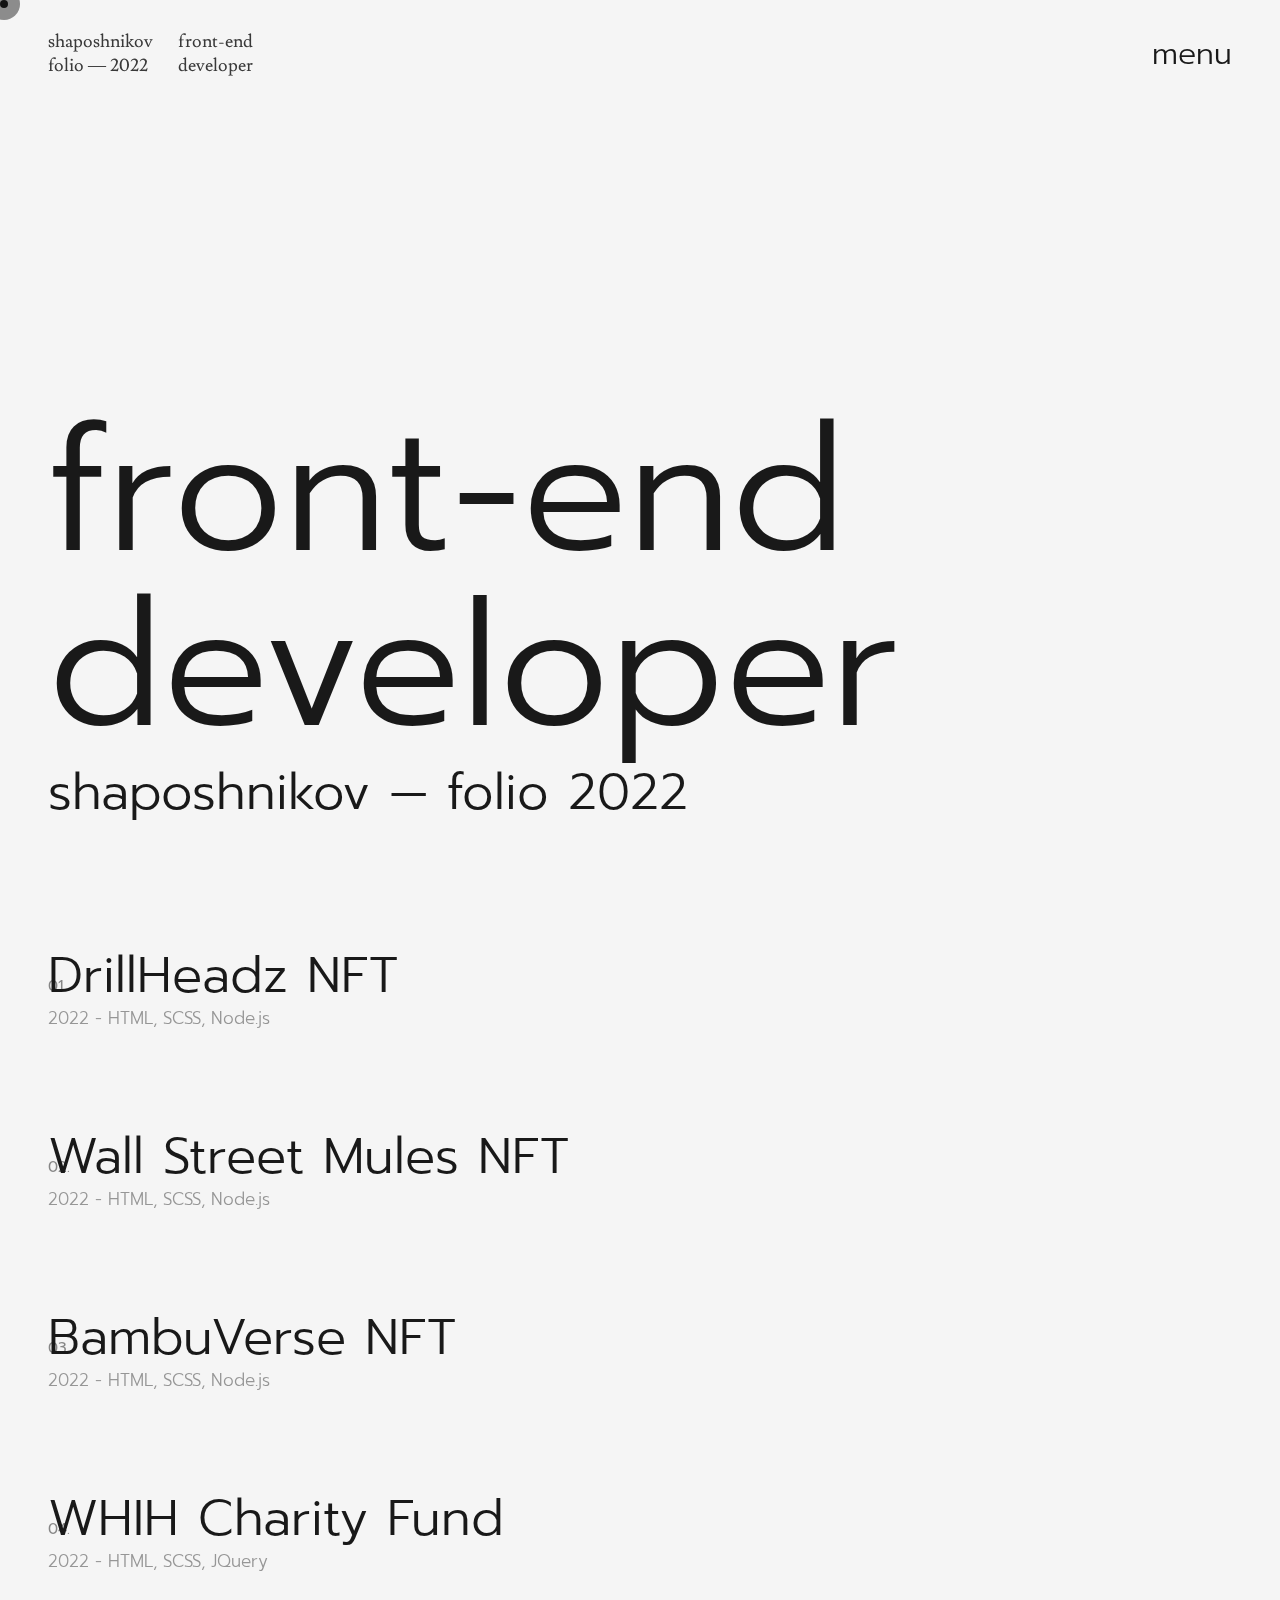
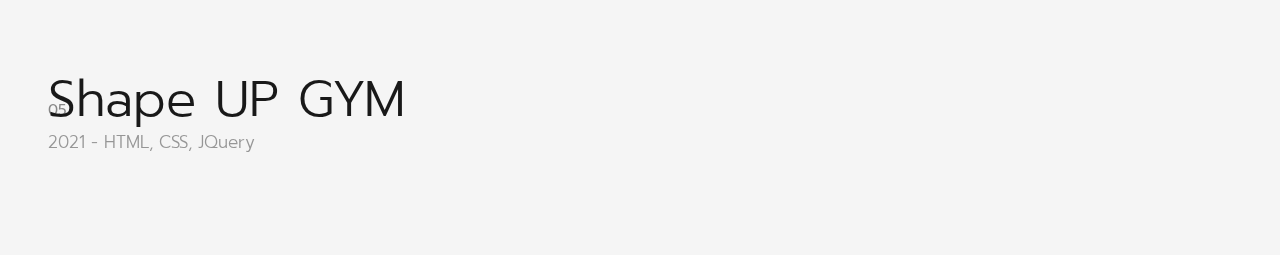
==== src/index.html @ c18197f6 "upd" ====
<!DOCTYPE html>
<html lang="uk">
<head>
    <meta charset="utf-8"/>
    <title>shaposhnikov — portfolio 2022</title>
    <meta http-equiv="X-UA-Compatible" content="IE=edge"/>
    <meta content="width=device-width, initial-scale=1" name="viewport"/>
    <meta name="description" content="Благодійний фонд, основною метою якого є допомога людям, що постраждали внаслідок війни.">
    <meta name="keywords"
          content="благодійність, фонд, україна, допомога, благодійний фонд, допомога українцям, допомога людям, що постраждали внаслідок війни, допомога людям">
    <meta name="author" content="https://shaposhnikov.in/">
    <meta property="og:type" content="website">
    <meta property="og:title" content="«Всеукраінський благодійний фонд «БЕЗ НАДІЇ СПОДІВАЮСЬ»">
    <meta property="og:description" content="Благодійний фонд, основною метою якого є допомога людям, що постраждали внаслідок війни.">
    <meta property="og:url" content="http://whih.com.ua/">
    <link rel="canonical" href="http://whih.com.ua/">
    <meta name="apple-mobile-web-app-title" content="«Всеукраінський благодійний фонд «БЕЗ НАДІЇ СПОДІВАЮСЬ»">
    <meta name="apple-mobile-web-app-capable" content="yes">
    <meta name="format-detection" content="telephone=no">
    <meta name="format-detection" content="address=no">
    <!-- Fonts -->
    <link rel="preconnect" href="https://fonts.googleapis.com">
    <link rel="preconnect" href="https://fonts.gstatic.com" crossorigin>
    <link href="https://fonts.googleapis.com/css2?family=Lusitana&family=Prompt:wght@200;300;400;500;700&display=swap" rel="stylesheet">
    <!-- THEME STYLES -->
    <link href="assets/styles/css/main.css" rel="stylesheet" type="text/css"/>
    <!-- Favicon -->
    <link rel="shortcut icon" href="assets/images/system/favicon-32.png"/>
</head>

<body id="body">
<div class="cursor"></div>
<div class="aura"></div>
<header id="included__header" class="header"></header>
<main class="main">
    <!--========== Page Content ==========-->
    <section class="section--general">
        <div class="general">
            <div>
                <h1 class="title">front-end<br>developer</h1>
                <p class="general__subtitle">shaposhnikov — folio 2022</p>
            </div>
        </div>
    </section>

    <section class="section--projects">
        <div class="projects">
            <ul class="projects__list">
                <li class="projects__item">
                    <a href="#" class="projects__link">
                        <h2 class="projects__title">DrillHeadz NFT</h2>
                        <p class="projects__subtitle">2022 - HTML, SCSS, Node.js</p>
                    </a>
                    <div class="projects__preview">
                        <img src="../src/assets/images/projects/project1.png" alt="Project preview">
                    </div>
                </li>
                <li class="projects__item">
                    <a href="#" class="projects__link">
                        <h2 class="projects__title">Wall Street Mules NFT</h2>
                        <p class="projects__subtitle">2022 - HTML, SCSS, Node.js</p>
                    </a>
                    <div class="projects__preview">
                        <img src="../src/assets/images/projects/project22.png" alt="Project preview">
                    </div>
                </li>
                <li class="projects__item">
                    <a href="#" class="projects__link">
                        <h2 class="projects__title">BambuVerse NFT</h2>
                        <p class="projects__subtitle">2022 - HTML, SCSS, Node.js</p>
                    </a>
                    <div class="projects__preview">
                        <img src="../src/assets/images/projects/project3.png" alt="Project preview">
                    </div>
                </li>
                <li class="projects__item">
                    <a href="#" class="projects__link">
                        <h2 class="projects__title">WHIH Charity Fund</h2>
                        <p class="projects__subtitle">2022 - HTML, SCSS, JQuery</p>
                    </a>
                    <div class="projects__preview">
                        <img src="../src/assets/images/projects/project44.png" alt="Project preview">
                    </div>
                </li>
                <li class="projects__item">
                    <a href="#" class="projects__link">
                        <h2 class="projects__title">Shape UP GYM</h2>
                        <p class="projects__subtitle">2021 - HTML, CSS, JQuery</p>
                    </a>
                    <div class="projects__preview">
                        <img src="../src/assets/images/projects/project5.png" alt="Project preview">
                    </div>
                </li>
            </ul>
        </div>
    </section>
    <!--========== \Page Content ==========-->
</main>

<script src="https://cdnjs.cloudflare.com/ajax/libs/gsap/3.10.4/gsap.min.js"></script>
<!-- ADD JQUERY HERE -->
<script
        src="https://code.jquery.com/jquery-3.6.0.min.js"
        integrity="sha256-/xUj+3OJU5yExlq6GSYGSHk7tPXikynS7ogEvDej/m4="
        crossorigin="anonymous"></script>
<!-- Main.js -->
<script src="js/main.js" type="text/javascript"></script>
</body>
</html>
---- src/assets/styles/css/main.css ----
/* Breakpoint mixins */
/* line 1, ../scss/layout/layout.scss */
*,
*::before,
*::after {
  padding: 0;
  margin: 0;
  -webkit-box-sizing: border-box;
          box-sizing: border-box; }

/* line 9, ../scss/layout/layout.scss */
html, body {
  width: 100%;
  margin: 0; }

/* line 14, ../scss/layout/layout.scss */
body {
  position: relative;
  font-family: 'Prompt', sans-serif;
  font-size: 15px;
  font-weight: 400;
  color: #191919;
  background-color: whitesmoke;
  min-height: 100vh;
  cursor: none;
  isolation: isolate; }

/* line 26, ../scss/layout/layout.scss */
a, button, input, select {
  outline: none;
  border: none;
  cursor: none; }

/* line 32, ../scss/layout/layout.scss */
a {
  text-decoration: none;
  color: #191919; }
  /* line 36, ../scss/layout/layout.scss */
  a:hover {
    color: #FF0000; }

/* line 41, ../scss/layout/layout.scss */
ul, li {
  list-style-type: none; }

/* line 45, ../scss/layout/layout.scss */
details, summary {
  outline: none;
  border: none; }

/* line 50, ../scss/layout/layout.scss */
::-webkit-scrollbar {
  width: 0;
  height: 0; }

/* line 55, ../scss/layout/layout.scss */
::-moz-selection {
  background-color: #FF0000;
  color: #fff; }

/* line 60, ../scss/layout/layout.scss */
::-moz-selection {
  background-color: #FF0000;
  color: #fff; }
::selection {
  background-color: #FF0000;
  color: #fff; }

/*========================
        Common Styles
==========================*/
/* line 69, ../scss/layout/layout.scss */
.main {
  width: 100%;
  margin-left: auto;
  margin-right: auto;
  padding-left: 48px;
  padding-right: 48px; }
  @media (max-width: 768px) {
    /* line 69, ../scss/layout/layout.scss */
    .main {
      padding-left: 23px;
      padding-right: 23px; } }

/* line 82, ../scss/layout/layout.scss */
.no-scroll {
  position: fixed;
  overflow: hidden; }

/* line 87, ../scss/layout/layout.scss */
.cursor, .aura {
  position: fixed;
  border-radius: 100%;
  -webkit-transition: 0.2s cubic-bezier(0.75, -1.27, 0.3, 2.33) opacity, 0.5s cubic-bezier(0.75, -1.27, 0.3, 2.33) -webkit-transform;
  transition: 0.2s cubic-bezier(0.75, -1.27, 0.3, 2.33) opacity, 0.5s cubic-bezier(0.75, -1.27, 0.3, 2.33) -webkit-transform;
  -webkit-user-select: none;
  -moz-user-select: none;
  -ms-user-select: none;
  user-select: none;
  pointer-events: none;
  z-index: 99; }
  @media (max-width: 1024px) {
    /* line 87, ../scss/layout/layout.scss */
    .cursor, .aura {
      opacity: 1;
      visibility: hidden; } }

/* line 105, ../scss/layout/layout.scss */
.cursor {
  width: 8px;
  height: 8px;
  background-color: #222222;
  -webkit-transition: .2s linear background-color;
  transition: .2s linear background-color; }

/* line 113, ../scss/layout/layout.scss */
.cursor.is-active {
  background-color: #FF0000; }

/* line 117, ../scss/layout/layout.scss */
.cursor.cursor-red {
  background-color: #FF0000; }

/* line 121, ../scss/layout/layout.scss */
.aura {
  width: 32px;
  height: 32px;
  background-color: #222222;
  opacity: 0.5;
  -webkit-transform: translate(-12px, -12px);
          transform: translate(-12px, -12px);
  mix-blend-mode: difference;
  -webkit-transition: all .3s linear;
  transition: all .3s linear; }

/* line 132, ../scss/layout/layout.scss */
.title {
  font-size: 175px;
  line-height: 175px;
  font-weight: 300; }
  @media (max-width: 1024px) {
    /* line 132, ../scss/layout/layout.scss */
    .title {
      font-size: 97px;
      line-height: 97px; } }
  @media (max-width: 768px) {
    /* line 132, ../scss/layout/layout.scss */
    .title {
      font-size: 71px;
      line-height: 78px; } }
  @media (max-width: 390px) {
    /* line 132, ../scss/layout/layout.scss */
    .title {
      font-size: 62px;
      line-height: 74px; } }

/* line 153, ../scss/layout/layout.scss */
.socials {
  display: -webkit-box;
  display: -ms-flexbox;
  display: flex;
  gap: 25px; }
  /* line 157, ../scss/layout/layout.scss */
  .socials__link {
    color: whitesmoke;
    font-size: 16px;
    font-weight: 300;
    position: relative;
    max-width: -webkit-fit-content;
    max-width: -moz-fit-content;
    max-width: fit-content; }
    @media (max-width: 768px) {
      /* line 157, ../scss/layout/layout.scss */
      .socials__link {
        font-size: 11px; } }
    @media (max-width: 390px) {
      /* line 157, ../scss/layout/layout.scss */
      .socials__link {
        font-size: 10px; } }
    /* line 172, ../scss/layout/layout.scss */
    .socials__link:after {
      content: '';
      position: absolute;
      height: 2px;
      bottom: 0;
      left: 0;
      background-color: whitesmoke;
      width: 100%; }
      @media (max-width: 768px) {
        /* line 172, ../scss/layout/layout.scss */
        .socials__link:after {
          height: 1px; } }
  /* line 187, ../scss/layout/layout.scss */
  .socials .socials__item:hover .socials__link:after {
    opacity: 0; }

/* line 1, ../scss/layout/header/header.scss */
.header {
  width: 100%;
  margin-left: auto;
  margin-right: auto;
  padding-left: 48px;
  padding-right: 48px;
  position: fixed;
  z-index: 11; }
  @media (max-width: 1024px) {
    /* line 1, ../scss/layout/header/header.scss */
    .header {
      position: absolute;
      top: 0;
      left: 0; } }
  @media (max-width: 768px) {
    /* line 1, ../scss/layout/header/header.scss */
    .header {
      padding-left: 23px;
      padding-right: 23px; } }
  /* line 21, ../scss/layout/header/header.scss */
  .header__inner {
    display: -webkit-box;
    display: -ms-flexbox;
    display: flex;
    -webkit-box-pack: justify;
        -ms-flex-pack: justify;
            justify-content: space-between;
    -webkit-box-align: center;
        -ms-flex-align: center;
            align-items: center;
    margin-top: 30px;
    margin-bottom: 30px;
    height: 48px;
    position: relative;
    z-index: 11; }
    /* line 29, ../scss/layout/header/header.scss */
    .header__inner .header__info {
      display: -webkit-box;
      display: -ms-flexbox;
      display: flex; }
      /* line 32, ../scss/layout/header/header.scss */
      .header__inner .header__info a, .header__inner .header__info p {
        max-width: 130px;
        font-family: 'Lusitana', serif;
        font-size: 18px;
        line-height: 24px;
        color: #393939; }
      @media (max-width: 768px) {
        /* line 40, ../scss/layout/header/header.scss */
        .header__inner .header__info p {
          display: none; } }
      /* line 46, ../scss/layout/header/header.scss */
      .header__inner .header__info a {
        margin-right: 45px; }
    /* line 51, ../scss/layout/header/header.scss */
    .header__inner .menu-btn {
      font-family: 'Prompt', sans-serif;
      font-size: 30px;
      line-height: 42px;
      border: none;
      background: none;
      font-weight: 300;
      overflow-x: hidden;
      color: #191919; }
      /* line 61, ../scss/layout/header/header.scss */
      .header__inner .menu-btn:hover {
        color: #FF0000; }
        @media (max-width: 1024px) {
          /* line 61, ../scss/layout/header/header.scss */
          .header__inner .menu-btn:hover {
            color: #191919; } }
    /* line 70, ../scss/layout/header/header.scss */
    .header__inner .menu-btn.is-active, .header__inner .header__info.is-active a, .header__inner .menu-btn.is-active, .header__inner .header__info.is-active p {
      color: whitesmoke; }
    /* line 74, ../scss/layout/header/header.scss */
    .header__inner .menu-btn.is-active:hover {
      color: #FF0000; }
      @media (max-width: 1024px) {
        /* line 74, ../scss/layout/header/header.scss */
        .header__inner .menu-btn.is-active:hover {
          color: #fff; } }
  /* line 83, ../scss/layout/header/header.scss */
  .header__inner.scrolled {
    -webkit-box-pack: end;
        -ms-flex-pack: end;
            justify-content: flex-end; }

/* line 88, ../scss/layout/header/header.scss */
.nav {
  display: -webkit-box;
  display: -ms-flexbox;
  display: flex;
  -webkit-box-align: center;
      -ms-flex-align: center;
          align-items: center;
  position: absolute;
  top: 0;
  left: 0;
  text-align: left;
  background-color: #191919;
  visibility: hidden;
  opacity: 0;
  z-index: 10;
  -webkit-transition: all .375s;
  transition: all .375s;
  width: 100vw; }
  /* line 102, ../scss/layout/header/header.scss */
  .nav__list {
    margin-top: auto; }
    /* line 105, ../scss/layout/header/header.scss */
    .nav__list .nav__item {
      font-size: 175px;
      line-height: 180px;
      font-weight: 300; }
      @media (max-width: 1024px) {
        /* line 105, ../scss/layout/header/header.scss */
        .nav__list .nav__item {
          font-size: 130px;
          line-height: 155px; } }
      @media (max-width: 768px) {
        /* line 105, ../scss/layout/header/header.scss */
        .nav__list .nav__item {
          font-size: 82px;
          line-height: 90px; } }
      @media (max-width: 390px) {
        /* line 105, ../scss/layout/header/header.scss */
        .nav__list .nav__item {
          font-size: 71px;
          line-height: 80px; } }
      /* line 125, ../scss/layout/header/header.scss */
      .nav__list .nav__item:first-child {
        margin-bottom: 10px; }
  /* line 131, ../scss/layout/header/header.scss */
  .nav__link {
    color: whitesmoke; }
    /* line 134, ../scss/layout/header/header.scss */
    .nav__link:hover {
      color: #FF0000; }

/* line 140, ../scss/layout/header/header.scss */
.nav.is-active--nav {
  visibility: visible;
  opacity: 1; }

/* line 145, ../scss/layout/header/header.scss */
.nav-wrapper {
  display: -webkit-box;
  display: -ms-flexbox;
  display: flex;
  -webkit-box-pack: center;
      -ms-flex-pack: center;
          justify-content: center;
  -webkit-box-orient: vertical;
  -webkit-box-direction: normal;
      -ms-flex-direction: column;
          flex-direction: column;
  height: 100vh;
  width: 100%; }

/* line 152, ../scss/layout/header/header.scss */
.socials-nav {
  margin-top: auto;
  margin-left: auto;
  padding-bottom: 48px; }
  @media (max-width: 768px) {
    /* line 152, ../scss/layout/header/header.scss */
    .socials-nav {
      padding-bottom: 23px;
      margin-left: unset; } }

/* line 3, ../scss/general/general.scss */
.section--general .general {
  display: -webkit-box;
  display: -ms-flexbox;
  display: flex;
  -webkit-box-align: end;
      -ms-flex-align: end;
          align-items: flex-end;
  min-height: 100vh;
  padding-bottom: 70px; }
  @media (max-width: 1024px) {
    /* line 3, ../scss/general/general.scss */
    .section--general .general {
      min-height: auto;
      padding-top: 250px; } }
  @media (max-width: 768px) {
    /* line 3, ../scss/general/general.scss */
    .section--general .general {
      padding-top: 170px; } }
  /* line 17, ../scss/general/general.scss */
  .section--general .general .general__subtitle {
    font-size: 50px;
    font-weight: 300; }
    @media (max-width: 1024px) {
      /* line 17, ../scss/general/general.scss */
      .section--general .general .general__subtitle {
        font-size: 28px;
        margin-top: 15px; } }
    @media (max-width: 768px) {
      /* line 17, ../scss/general/general.scss */
      .section--general .general .general__subtitle {
        font-size: 26px;
        margin-top: 10px; } }
    @media (max-width: 390px) {
      /* line 17, ../scss/general/general.scss */
      .section--general .general .general__subtitle {
        font-size: 23px; } }

/* line 40, ../scss/general/general.scss */
.section--projects .projects {
  padding-top: 50px; }
  /* line 43, ../scss/general/general.scss */
  .section--projects .projects__item {
    display: -webkit-box;
    display: -ms-flexbox;
    display: flex;
    -webkit-box-pack: justify;
        -ms-flex-pack: justify;
            justify-content: space-between;
    margin-bottom: 100px;
    position: relative;
    -webkit-transition: opacity 0.2s;
    transition: opacity 0.2s; }
    @media (max-width: 1024px) {
      /* line 43, ../scss/general/general.scss */
      .section--projects .projects__item {
        -webkit-box-orient: vertical;
        -webkit-box-direction: normal;
            -ms-flex-direction: column;
                flex-direction: column; } }
    @media (max-width: 768px) {
      /* line 43, ../scss/general/general.scss */
      .section--projects .projects__item {
        padding-left: 0; } }
    /* line 57, ../scss/general/general.scss */
    .section--projects .projects__item:after {
      content: '01.';
      position: absolute;
      left: 0;
      top: 25px;
      font-size: 15px;
      opacity: 0.5; }
      @media (max-width: 768px) {
        /* line 57, ../scss/general/general.scss */
        .section--projects .projects__item:after {
          font-size: 12px;
          top: 10px; } }
    /* line 71, ../scss/general/general.scss */
    .section--projects .projects__item:hover .projects__preview {
      display: block; }
    /* line 77, ../scss/general/general.scss */
    .section--projects .projects__item:nth-child(2):after {
      content: '02.'; }
    /* line 84, ../scss/general/general.scss */
    .section--projects .projects__item:nth-child(3):after {
      content: '03.'; }
    /* line 91, ../scss/general/general.scss */
    .section--projects .projects__item:nth-child(4):after {
      content: '04.'; }
    /* line 98, ../scss/general/general.scss */
    .section--projects .projects__item:nth-child(5):after {
      content: '05.'; }
    /* line 103, ../scss/general/general.scss */
    .section--projects .projects__item .projects__link:hover {
      color: #191919; }
  /* line 108, ../scss/general/general.scss */
  .section--projects .projects__title {
    font-size: 50px;
    font-weight: 300;
    line-height: 50px; }
    @media (max-width: 768px) {
      /* line 108, ../scss/general/general.scss */
      .section--projects .projects__title {
        font-size: 29px;
        line-height: 29px;
        padding-left: 24px; } }
  /* line 120, ../scss/general/general.scss */
  .section--projects .projects__subtitle {
    margin-top: 5px;
    color: #393939;
    opacity: 0.5;
    font-size: 17px;
    font-weight: 300; }
    @media (max-width: 768px) {
      /* line 120, ../scss/general/general.scss */
      .section--projects .projects__subtitle {
        font-size: 12px;
        margin-top: 0; } }
  /* line 133, ../scss/general/general.scss */
  .section--projects .projects .projects__preview {
    position: fixed;
    z-index: -1;
    right: -48px;
    top: 50%;
    display: none;
    max-width: 960px;
    height: 580px;
    -webkit-transform: translate(0%, -50%);
            transform: translate(0%, -50%); }
    @media (max-width: 1024px) {
      /* line 133, ../scss/general/general.scss */
      .section--projects .projects .projects__preview {
        position: unset;
        display: block;
        z-index: 1;
        -webkit-transform: none;
                transform: none;
        max-width: 700px;
        height: 400px;
        margin-top: 40px; } }
    @media (max-width: 768px) {
      /* line 133, ../scss/general/general.scss */
      .section--projects .projects .projects__preview {
        max-width: 400px;
        height: 200px;
        margin-top: 15px; } }
    /* line 159, ../scss/general/general.scss */
    .section--projects .projects .projects__preview img {
      width: 100%;
      height: 100%;
      -webkit-transition: opacity 0.5s linear 0.2s;
      transition: opacity 0.5s linear 0.2s; }

/* line 168, ../scss/general/general.scss */
.section--about {
  padding-top: 108px;
  position: relative;
  z-index: 1; }
  /* line 173, ../scss/general/general.scss */
  .section--about .about {
    position: relative; }
    /* line 176, ../scss/general/general.scss */
    .section--about .about__info {
      margin: 0 auto;
      padding-top: 75px;
      max-width: 700px;
      width: 100%; }
      @media (max-width: 1024px) {
        /* line 176, ../scss/general/general.scss */
        .section--about .about__info {
          max-width: 525px; } }
      @media (max-width: 768px) {
        /* line 176, ../scss/general/general.scss */
        .section--about .about__info {
          max-width: 285px; } }
      /* line 190, ../scss/general/general.scss */
      .section--about .about__info-text {
        font-size: 30px;
        line-height: 48px;
        font-weight: 300;
        margin-bottom: 15px; }
        @media (max-width: 1024px) {
          /* line 190, ../scss/general/general.scss */
          .section--about .about__info-text {
            font-size: 24px;
            line-height: 34px; } }
        @media (max-width: 768px) {
          /* line 190, ../scss/general/general.scss */
          .section--about .about__info-text {
            font-size: 19px;
            line-height: 29px; } }
        @media (max-width: 390px) {
          /* line 190, ../scss/general/general.scss */
          .section--about .about__info-text {
            font-size: 17px;
            line-height: 25px; } }
      /* line 212, ../scss/general/general.scss */
      .section--about .about__info-author {
        margin-top: 50px;
        font-size: 30px;
        font-weight: 300; }
        @media (max-width: 1024px) {
          /* line 212, ../scss/general/general.scss */
          .section--about .about__info-author {
            font-size: 24px; } }
        @media (max-width: 768px) {
          /* line 212, ../scss/general/general.scss */
          .section--about .about__info-author {
            font-size: 20px; } }
        @media (max-width: 390px) {
          /* line 212, ../scss/general/general.scss */
          .section--about .about__info-author {
            font-size: 17px; } }
        /* line 229, ../scss/general/general.scss */
        .section--about .about__info-author a {
          text-decoration: underline; }
    /* line 235, ../scss/general/general.scss */
    .section--about .about__contact {
      padding-top: 900px;
      max-width: 815px;
      width: 100%;
      margin-left: auto; }
      @media (max-width: 1024px) {
        /* line 235, ../scss/general/general.scss */
        .section--about .about__contact {
          padding-top: 350px;
          max-width: 475px; } }
      @media (max-width: 768px) {
        /* line 235, ../scss/general/general.scss */
        .section--about .about__contact {
          margin-left: unset;
          margin-bottom: 30px; } }
      @media (max-width: 390px) {
        /* line 235, ../scss/general/general.scss */
        .section--about .about__contact {
          padding-top: 300px; } }
      /* line 255, ../scss/general/general.scss */
      .section--about .about__contact p {
        font-size: 45px;
        line-height: 60px;
        font-weight: 300; }
        @media (max-width: 1024px) {
          /* line 255, ../scss/general/general.scss */
          .section--about .about__contact p {
            font-size: 27px;
            line-height: 34px;
            font-weight: 400; } }
        @media (max-width: 768px) {
          /* line 255, ../scss/general/general.scss */
          .section--about .about__contact p {
            font-size: 20px;
            line-height: 22px;
            font-weight: 300; } }
        @media (max-width: 390px) {
          /* line 255, ../scss/general/general.scss */
          .section--about .about__contact p {
            font-size: 17px;
            line-height: 19px; } }
      /* line 278, ../scss/general/general.scss */
      .section--about .about__contact a {
        -webkit-animation: blink 3s linear infinite;
        animation: blink 3s linear infinite; }
@-webkit-keyframes blink {
  0% {
    color: #191919; }
  25% {
    color: #949494; }
  50% {
    color: #fff; }
  75% {
    color: #949494; }
  100% {
    color: #191919; } }
@keyframes blink {
  0% {
    color: #191919; }
  25% {
    color: #949494; }
  50% {
    color: #fff; }
  75% {
    color: #949494; }
  100% {
    color: #191919; } }
  /* line 301, ../scss/general/general.scss */
  .section--about .socials-about {
    -webkit-box-orient: vertical;
    -webkit-box-direction: normal;
        -ms-flex-direction: column;
            flex-direction: column;
    margin-top: 50px; }
    /* line 305, ../scss/general/general.scss */
    .section--about .socials-about .socials__link {
      color: #191919;
      font-size: 25px; }
      @media (max-width: 1024px) {
        /* line 305, ../scss/general/general.scss */
        .section--about .socials-about .socials__link {
          font-size: 23px; } }
      @media (max-width: 768px) {
        /* line 305, ../scss/general/general.scss */
        .section--about .socials-about .socials__link {
          font-size: 20px; } }
      @media (max-width: 390px) {
        /* line 305, ../scss/general/general.scss */
        .section--about .socials-about .socials__link {
          font-size: 17px; } }
      /* line 321, ../scss/general/general.scss */
      .section--about .socials-about .socials__link:after {
        background-color: #191919; }

/* line 328, ../scss/general/general.scss */
.about__background-img {
  max-width: 383px;
  width: 100%;
  height: 383px;
  position: fixed;
  z-index: -1;
  -webkit-transform: translate(-50%, -50%);
          transform: translate(-50%, -50%);
  pointer-events: none;
  -webkit-transition: all .2s linear;
  transition: all .2s linear; }
  @media (max-width: 1024px) {
    /* line 328, ../scss/general/general.scss */
    .about__background-img {
      visibility: hidden; } }
  /* line 342, ../scss/general/general.scss */
  .about__background-img img {
    position: relative;
    overflow: hidden;
    -webkit-transform: scale(1.01);
            transform: scale(1.01); }

/* line 350, ../scss/general/general.scss */
.section--jungles {
  background-color: #393939;
  color: #fff; }
  /* line 354, ../scss/general/general.scss */
  .section--jungles .noise {
    height: 100%;
    left: 0;
    overflow: hidden;
    pointer-events: none;
    position: fixed;
    top: 0;
    width: 100%;
    z-index: 0; }
    /* line 364, ../scss/general/general.scss */
    .section--jungles .noise div {
      position: absolute;
      inset: -500px;
      background: url("../../images/common/noise.png") 0px 0px/320px 320px transparent;
      opacity: 0.2;
      -webkit-animation: noise 1s steps(8, end) infinite both;
              animation: noise 1s steps(8, end) infinite both; }
@-webkit-keyframes noise {
  0% {
    -webkit-transform: translateX(0px, 0px);
    transform: translateX(0px, 0px); }
  10% {
    -webkit-transform: translate(-100px, 100px);
    transform: translate(-100px, 100px); }
  20% {
    -webkit-transform: translate(150px, -100px);
    transform: translate(150px, -100px); }
  30% {
    -webkit-transform: translate(-100px, 100px);
    transform: translate(-100px, 100px); }
  40% {
    -webkit-transform: translate(100px, -150px);
    transform: translate(100px, -150px); }
  50% {
    -webkit-transform: translate(-100px, 200px);
    transform: translate(-100px, 200px); }
  60% {
    -webkit-transform: translate(-200px, -100px);
    transform: translate(-200px, -100px); }
  70% {
    -webkit-transform: translateY(50px, 100px);
    transform: translateY(50px, 100px); }
  80% {
    -webkit-transform: translate(100px, -150px);
    transform: translate(100px, -150px); }
  90% {
    -webkit-transform: translate(0px, 200px);
    transform: translate(0px, 200px); }
  100% {
    -webkit-transform: translate(-100px, 100px);
    transform: translate(-100px, 100px); } }
@keyframes noise {
  0% {
    -webkit-transform: translateX(0px, 0px);
    transform: translateX(0px, 0px); }
  10% {
    -webkit-transform: translate(-100px, 100px);
    transform: translate(-100px, 100px); }
  20% {
    -webkit-transform: translate(150px, -100px);
    transform: translate(150px, -100px); }
  30% {
    -webkit-transform: translate(-100px, 100px);
    transform: translate(-100px, 100px); }
  40% {
    -webkit-transform: translate(100px, -150px);
    transform: translate(100px, -150px); }
  50% {
    -webkit-transform: translate(-100px, 200px);
    transform: translate(-100px, 200px); }
  60% {
    -webkit-transform: translate(-200px, -100px);
    transform: translate(-200px, -100px); }
  70% {
    -webkit-transform: translateY(50px, 100px);
    transform: translateY(50px, 100px); }
  80% {
    -webkit-transform: translate(100px, -150px);
    transform: translate(100px, -150px); }
  90% {
    -webkit-transform: translate(0px, 200px);
    transform: translate(0px, 200px); }
  100% {
    -webkit-transform: translate(-100px, 100px);
    transform: translate(-100px, 100px); } }
  /* line 430, ../scss/general/general.scss */
  .section--jungles .jungles__title-wrap {
    position: fixed;
    z-index: 14;
    width: 100%; }
    /* line 435, ../scss/general/general.scss */
    .section--jungles .jungles__title-wrap div {
      display: block;
      width: 200%;
      height: 250px;
      position: absolute;
      overflow: hidden;
      -webkit-animation: moving 30s linear infinite;
      animation: moving 30s linear infinite; }
      @media (max-width: 768px) {
        /* line 435, ../scss/general/general.scss */
        .section--jungles .jungles__title-wrap div {
          height: 118px; } }
      /* line 448, ../scss/general/general.scss */
      .section--jungles .jungles__title-wrap div span {
        padding: 0 45px;
        width: 50%;
        font-size: 200px;
        font-weight: 700;
        line-height: 225px;
        color: transparent;
        -webkit-text-fill-color: transparent;
        -webkit-text-stroke: 1px rgba(255, 255, 255, 0.5); }
        @media (max-width: 768px) {
          /* line 448, ../scss/general/general.scss */
          .section--jungles .jungles__title-wrap div span {
            font-size: 110px;
            line-height: 110px;
            padding: 0 5px; } }
@-webkit-keyframes moving {
  0% {
    left: 0; }
  100% {
    left: -100%; } }
@keyframes moving {
  0% {
    left: 0; }
  100% {
    left: -100%; } }
  /* line 477, ../scss/general/general.scss */
  .section--jungles .jungles {
    padding-right: 48px;
    padding-left: 48px;
    padding-top: 300px;
    position: relative;
    z-index: 15; }
    @media (max-width: 768px) {
      /* line 477, ../scss/general/general.scss */
      .section--jungles .jungles {
        padding-left: 23px;
        padding-right: 23px;
        padding-top: 165px; } }
    /* line 490, ../scss/general/general.scss */
    .section--jungles .jungles__desc {
      max-width: 450px; }
      @media (max-width: 768px) {
        /* line 490, ../scss/general/general.scss */
        .section--jungles .jungles__desc {
          margin: 0 auto;
          text-align: center; } }
      /* line 498, ../scss/general/general.scss */
      .section--jungles .jungles__desc p {
        margin-bottom: 10px; }
      /* line 502, ../scss/general/general.scss */
      .section--jungles .jungles__desc a {
        color: #FF0000;
        text-decoration: underline;
        display: block;
        margin-top: 30px; }
        /* line 508, ../scss/general/general.scss */
        .section--jungles .jungles__desc a:hover {
          text-decoration: none; }
    /* line 514, ../scss/general/general.scss */
    .section--jungles .jungles__list {
      margin-top: 100px;
      display: -webkit-box;
      display: -ms-flexbox;
      display: flex;
      -webkit-box-pack: justify;
          -ms-flex-pack: justify;
              justify-content: space-between;
      -ms-flex-wrap: wrap;
          flex-wrap: wrap;
      width: 100%; }
      @media (max-width: 768px) {
        /* line 514, ../scss/general/general.scss */
        .section--jungles .jungles__list {
          margin-top: 60px; } }
      /* line 524, ../scss/general/general.scss */
      .section--jungles .jungles__list .jungles__item {
        width: 23%;
        margin-bottom: 150px;
        display: -webkit-box;
        display: -ms-flexbox;
        display: flex;
        -webkit-box-orient: vertical;
        -webkit-box-direction: normal;
            -ms-flex-direction: column;
                flex-direction: column; }
        @media (max-width: 1024px) {
          /* line 524, ../scss/general/general.scss */
          .section--jungles .jungles__list .jungles__item {
            width: 43%; } }
        @media (max-width: 768px) {
          /* line 524, ../scss/general/general.scss */
          .section--jungles .jungles__list .jungles__item {
            width: 100%;
            -webkit-box-align: center;
                -ms-flex-align: center;
                    align-items: center;
            margin-bottom: 50px; } }
        /* line 540, ../scss/general/general.scss */
        .section--jungles .jungles__list .jungles__item:nth-child(4n-2) {
          margin-top: 50px; }
          @media (max-width: 768px) {
            /* line 540, ../scss/general/general.scss */
            .section--jungles .jungles__list .jungles__item:nth-child(4n-2) {
              margin-top: 50px; } }
        /* line 548, ../scss/general/general.scss */
        .section--jungles .jungles__list .jungles__item:nth-child(4n-1) {
          margin-top: 100px; }
          @media (max-width: 768px) {
            /* line 548, ../scss/general/general.scss */
            .section--jungles .jungles__list .jungles__item:nth-child(4n-1) {
              margin-top: 50px; } }
        /* line 556, ../scss/general/general.scss */
        .section--jungles .jungles__list .jungles__item:nth-child(4n) {
          margin-top: 150px; }
          @media (max-width: 768px) {
            /* line 556, ../scss/general/general.scss */
            .section--jungles .jungles__list .jungles__item:nth-child(4n) {
              margin-top: 50px; } }
        /* line 564, ../scss/general/general.scss */
        .section--jungles .jungles__list .jungles__item img {
          max-width: 400px;
          width: 100%;
          -webkit-transition: -webkit-transform 2.5s ease-out 0s;
          transition: -webkit-transform 2.5s ease-out 0s;
          transition: transform 2.5s ease-out 0s;
          transition: transform 2.5s ease-out 0s, -webkit-transform 2.5s ease-out 0s; }
        /* line 570, ../scss/general/general.scss */
        .section--jungles .jungles__list .jungles__item-info {
          max-width: 400px;
          width: 100%; }
          /* line 574, ../scss/general/general.scss */
          .section--jungles .jungles__list .jungles__item-info .jungles__item-title {
            font-size: 18px;
            font-weight: 700;
            margin-bottom: 10px;
            margin-top: 10px; }
          /* line 581, ../scss/general/general.scss */
          .section--jungles .jungles__list .jungles__item-info .jungles__item-date {
            font-size: 14px;
            color: #d1d1d1; }
          /* line 586, ../scss/general/general.scss */
          .section--jungles .jungles__list .jungles__item-info .jungles__item-desc {
            max-width: 400px; }
          /* line 590, ../scss/general/general.scss */
          .section--jungles .jungles__list .jungles__item-info .jungles__item-link {
            max-width: -webkit-fit-content;
            max-width: -moz-fit-content;
            max-width: fit-content;
            display: block;
            margin-top: 25px;
            color: #FF0000;
            text-decoration: underline; }
            @media (max-width: 768px) {
              /* line 590, ../scss/general/general.scss */
              .section--jungles .jungles__list .jungles__item-info .jungles__item-link {
                margin-top: 15px; } }
            /* line 601, ../scss/general/general.scss */
            .section--jungles .jungles__list .jungles__item-info .jungles__item-link:hover {
              text-decoration: none; }

/*# sourceMappingURL=main.css.map */
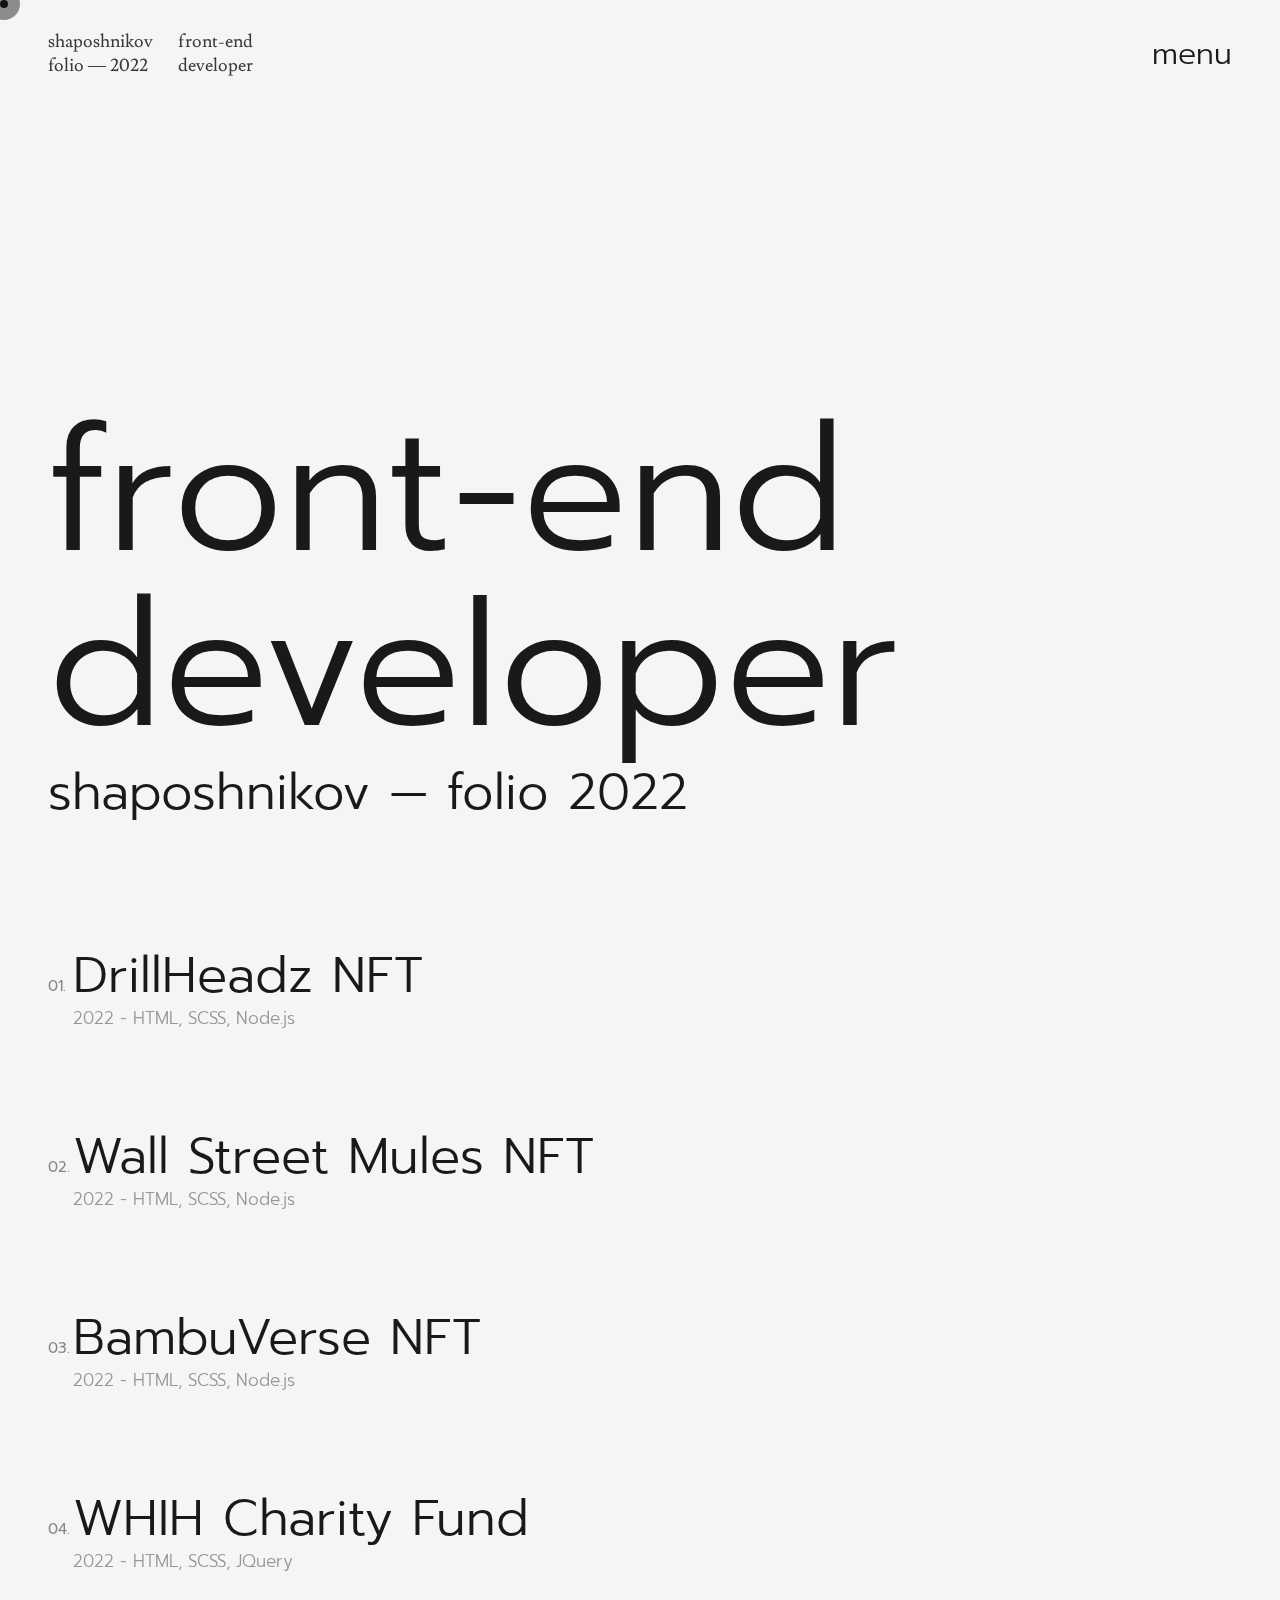
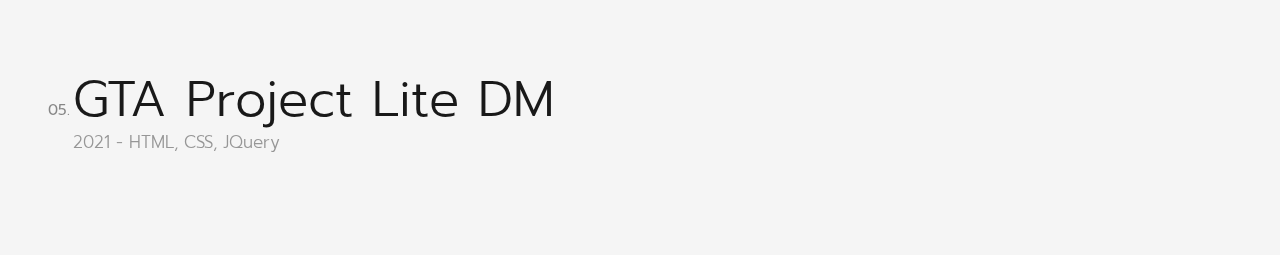
==== commit d71803ee: "preloader and main page fixes" ====
--- a/src/index.html
+++ b/src/index.html
@@ -32,6 +32,12 @@
 <div class="cursor"></div>
 <div class="aura"></div>
 <header id="included__header" class="header"></header>
+
+<div class="preloader noise">
+    <div></div>
+    <h2 class="title">shaposhnikov</h2>
+</div>
+
 <main class="main">
     <!--========== Page Content ==========-->
     <section class="section--general">
@@ -47,7 +53,7 @@
         <div class="projects">
             <ul class="projects__list">
                 <li class="projects__item">
-                    <a href="#" class="projects__link">
+                    <a href="https://pavelshaposhnikov.github.io/Drill" target="_blank" class="projects__link">
                         <h2 class="projects__title">DrillHeadz NFT</h2>
                         <p class="projects__subtitle">2022 - HTML, SCSS, Node.js</p>
                     </a>
@@ -56,16 +62,16 @@
                     </div>
                 </li>
                 <li class="projects__item">
-                    <a href="#" class="projects__link">
+                    <a href="https://pavelshaposhnikov.github.io/Mules/" target="_blank" class="projects__link">
                         <h2 class="projects__title">Wall Street Mules NFT</h2>
                         <p class="projects__subtitle">2022 - HTML, SCSS, Node.js</p>
                     </a>
                     <div class="projects__preview">
-                        <img src="../src/assets/images/projects/project22.png" alt="Project preview">
+                        <img src="../src/assets/images/projects/project2.png" alt="Project preview">
                     </div>
                 </li>
                 <li class="projects__item">
-                    <a href="#" class="projects__link">
+                    <a href="https://pavelshaposhnikov.github.io/Bambu" target="_blank" class="projects__link">
                         <h2 class="projects__title">BambuVerse NFT</h2>
                         <p class="projects__subtitle">2022 - HTML, SCSS, Node.js</p>
                     </a>
@@ -74,17 +80,17 @@
                     </div>
                 </li>
                 <li class="projects__item">
-                    <a href="#" class="projects__link">
+                    <a href="https://whih.com.ua/" target="_blank" class="projects__link">
                         <h2 class="projects__title">WHIH Charity Fund</h2>
                         <p class="projects__subtitle">2022 - HTML, SCSS, JQuery</p>
                     </a>
                     <div class="projects__preview">
-                        <img src="../src/assets/images/projects/project44.png" alt="Project preview">
+                        <img src="../src/assets/images/projects/project4.png" alt="Project preview">
                     </div>
                 </li>
                 <li class="projects__item">
-                    <a href="#" class="projects__link">
-                        <h2 class="projects__title">Shape UP GYM</h2>
+                    <a href="https://pavelshaposhnikov.github.io/Lite-DeathMatch/" target="_blank" class="projects__link">
+                        <h2 class="projects__title">GTA Project Lite DM</h2>
                         <p class="projects__subtitle">2021 - HTML, CSS, JQuery</p>
                     </a>
                     <div class="projects__preview">
--- a/src/assets/styles/css/main.css
+++ b/src/assets/styles/css/main.css
@@ -1,5 +1,4 @@
 /* Breakpoint mixins */
-/* line 1, ../scss/layout/layout.scss */
 *,
 *::before,
 *::after {
@@ -8,12 +7,10 @@
   -webkit-box-sizing: border-box;
           box-sizing: border-box; }
 
-/* line 9, ../scss/layout/layout.scss */
 html, body {
   width: 100%;
   margin: 0; }
 
-/* line 14, ../scss/layout/layout.scss */
 body {
   position: relative;
   font-family: 'Prompt', sans-serif;
@@ -25,43 +22,32 @@
   cursor: none;
   isolation: isolate; }
 
-/* line 26, ../scss/layout/layout.scss */
 a, button, input, select {
   outline: none;
   border: none;
   cursor: none; }
 
-/* line 32, ../scss/layout/layout.scss */
 a {
   text-decoration: none;
   color: #191919; }
-  /* line 36, ../scss/layout/layout.scss */
   a:hover {
     color: #FF0000; }
 
-/* line 41, ../scss/layout/layout.scss */
 ul, li {
   list-style-type: none; }
 
-/* line 45, ../scss/layout/layout.scss */
 details, summary {
   outline: none;
   border: none; }
 
-/* line 50, ../scss/layout/layout.scss */
 ::-webkit-scrollbar {
   width: 0;
   height: 0; }
 
-/* line 55, ../scss/layout/layout.scss */
 ::-moz-selection {
   background-color: #FF0000;
   color: #fff; }
 
-/* line 60, ../scss/layout/layout.scss */
-::-moz-selection {
-  background-color: #FF0000;
-  color: #fff; }
 ::selection {
   background-color: #FF0000;
   color: #fff; }
@@ -69,7 +55,6 @@
 /*========================
         Common Styles
 ==========================*/
-/* line 69, ../scss/layout/layout.scss */
 .main {
   width: 100%;
   margin-left: auto;
@@ -77,17 +62,14 @@
   padding-left: 48px;
   padding-right: 48px; }
   @media (max-width: 768px) {
-    /* line 69, ../scss/layout/layout.scss */
     .main {
       padding-left: 23px;
       padding-right: 23px; } }
 
-/* line 82, ../scss/layout/layout.scss */
 .no-scroll {
   position: fixed;
   overflow: hidden; }
 
-/* line 87, ../scss/layout/layout.scss */
 .cursor, .aura {
   position: fixed;
   border-radius: 100%;
@@ -100,12 +82,10 @@
   pointer-events: none;
   z-index: 99; }
   @media (max-width: 1024px) {
-    /* line 87, ../scss/layout/layout.scss */
     .cursor, .aura {
       opacity: 1;
       visibility: hidden; } }
 
-/* line 105, ../scss/layout/layout.scss */
 .cursor {
   width: 8px;
   height: 8px;
@@ -113,15 +93,12 @@
   -webkit-transition: .2s linear background-color;
   transition: .2s linear background-color; }
 
-/* line 113, ../scss/layout/layout.scss */
 .cursor.is-active {
   background-color: #FF0000; }
 
-/* line 117, ../scss/layout/layout.scss */
 .cursor.cursor-red {
   background-color: #FF0000; }
 
-/* line 121, ../scss/layout/layout.scss */
 .aura {
   width: 32px;
   height: 32px;
@@ -133,34 +110,28 @@
   -webkit-transition: all .3s linear;
   transition: all .3s linear; }
 
-/* line 132, ../scss/layout/layout.scss */
 .title {
   font-size: 175px;
   line-height: 175px;
   font-weight: 300; }
   @media (max-width: 1024px) {
-    /* line 132, ../scss/layout/layout.scss */
     .title {
       font-size: 97px;
       line-height: 97px; } }
   @media (max-width: 768px) {
-    /* line 132, ../scss/layout/layout.scss */
     .title {
       font-size: 71px;
       line-height: 78px; } }
   @media (max-width: 390px) {
-    /* line 132, ../scss/layout/layout.scss */
     .title {
       font-size: 62px;
       line-height: 74px; } }
 
-/* line 153, ../scss/layout/layout.scss */
 .socials {
   display: -webkit-box;
   display: -ms-flexbox;
   display: flex;
   gap: 25px; }
-  /* line 157, ../scss/layout/layout.scss */
   .socials__link {
     color: whitesmoke;
     font-size: 16px;
@@ -170,14 +141,11 @@
     max-width: -moz-fit-content;
     max-width: fit-content; }
     @media (max-width: 768px) {
-      /* line 157, ../scss/layout/layout.scss */
       .socials__link {
         font-size: 11px; } }
     @media (max-width: 390px) {
-      /* line 157, ../scss/layout/layout.scss */
       .socials__link {
         font-size: 10px; } }
-    /* line 172, ../scss/layout/layout.scss */
     .socials__link:after {
       content: '';
       position: absolute;
@@ -187,540 +155,36 @@
       background-color: whitesmoke;
       width: 100%; }
       @media (max-width: 768px) {
-        /* line 172, ../scss/layout/layout.scss */
         .socials__link:after {
           height: 1px; } }
-  /* line 187, ../scss/layout/layout.scss */
   .socials .socials__item:hover .socials__link:after {
     opacity: 0; }
 
-/* line 1, ../scss/layout/header/header.scss */
-.header {
-  width: 100%;
-  margin-left: auto;
-  margin-right: auto;
-  padding-left: 48px;
-  padding-right: 48px;
-  position: fixed;
-  z-index: 11; }
-  @media (max-width: 1024px) {
-    /* line 1, ../scss/layout/header/header.scss */
-    .header {
-      position: absolute;
-      top: 0;
-      left: 0; } }
-  @media (max-width: 768px) {
-    /* line 1, ../scss/layout/header/header.scss */
-    .header {
-      padding-left: 23px;
-      padding-right: 23px; } }
-  /* line 21, ../scss/layout/header/header.scss */
-  .header__inner {
-    display: -webkit-box;
-    display: -ms-flexbox;
-    display: flex;
-    -webkit-box-pack: justify;
-        -ms-flex-pack: justify;
-            justify-content: space-between;
-    -webkit-box-align: center;
-        -ms-flex-align: center;
-            align-items: center;
-    margin-top: 30px;
-    margin-bottom: 30px;
-    height: 48px;
-    position: relative;
-    z-index: 11; }
-    /* line 29, ../scss/layout/header/header.scss */
-    .header__inner .header__info {
-      display: -webkit-box;
-      display: -ms-flexbox;
-      display: flex; }
-      /* line 32, ../scss/layout/header/header.scss */
-      .header__inner .header__info a, .header__inner .header__info p {
-        max-width: 130px;
-        font-family: 'Lusitana', serif;
-        font-size: 18px;
-        line-height: 24px;
-        color: #393939; }
-      @media (max-width: 768px) {
-        /* line 40, ../scss/layout/header/header.scss */
-        .header__inner .header__info p {
-          display: none; } }
-      /* line 46, ../scss/layout/header/header.scss */
-      .header__inner .header__info a {
-        margin-right: 45px; }
-    /* line 51, ../scss/layout/header/header.scss */
-    .header__inner .menu-btn {
-      font-family: 'Prompt', sans-serif;
-      font-size: 30px;
-      line-height: 42px;
-      border: none;
-      background: none;
-      font-weight: 300;
-      overflow-x: hidden;
-      color: #191919; }
-      /* line 61, ../scss/layout/header/header.scss */
-      .header__inner .menu-btn:hover {
-        color: #FF0000; }
-        @media (max-width: 1024px) {
-          /* line 61, ../scss/layout/header/header.scss */
-          .header__inner .menu-btn:hover {
-            color: #191919; } }
-    /* line 70, ../scss/layout/header/header.scss */
-    .header__inner .menu-btn.is-active, .header__inner .header__info.is-active a, .header__inner .menu-btn.is-active, .header__inner .header__info.is-active p {
-      color: whitesmoke; }
-    /* line 74, ../scss/layout/header/header.scss */
-    .header__inner .menu-btn.is-active:hover {
-      color: #FF0000; }
-      @media (max-width: 1024px) {
-        /* line 74, ../scss/layout/header/header.scss */
-        .header__inner .menu-btn.is-active:hover {
-          color: #fff; } }
-  /* line 83, ../scss/layout/header/header.scss */
-  .header__inner.scrolled {
-    -webkit-box-pack: end;
-        -ms-flex-pack: end;
-            justify-content: flex-end; }
-
-/* line 88, ../scss/layout/header/header.scss */
-.nav {
-  display: -webkit-box;
-  display: -ms-flexbox;
-  display: flex;
-  -webkit-box-align: center;
-      -ms-flex-align: center;
-          align-items: center;
-  position: absolute;
-  top: 0;
-  left: 0;
-  text-align: left;
-  background-color: #191919;
-  visibility: hidden;
-  opacity: 0;
-  z-index: 10;
-  -webkit-transition: all .375s;
-  transition: all .375s;
-  width: 100vw; }
-  /* line 102, ../scss/layout/header/header.scss */
-  .nav__list {
-    margin-top: auto; }
-    /* line 105, ../scss/layout/header/header.scss */
-    .nav__list .nav__item {
-      font-size: 175px;
-      line-height: 180px;
-      font-weight: 300; }
-      @media (max-width: 1024px) {
-        /* line 105, ../scss/layout/header/header.scss */
-        .nav__list .nav__item {
-          font-size: 130px;
-          line-height: 155px; } }
-      @media (max-width: 768px) {
-        /* line 105, ../scss/layout/header/header.scss */
-        .nav__list .nav__item {
-          font-size: 82px;
-          line-height: 90px; } }
-      @media (max-width: 390px) {
-        /* line 105, ../scss/layout/header/header.scss */
-        .nav__list .nav__item {
-          font-size: 71px;
-          line-height: 80px; } }
-      /* line 125, ../scss/layout/header/header.scss */
-      .nav__list .nav__item:first-child {
-        margin-bottom: 10px; }
-  /* line 131, ../scss/layout/header/header.scss */
-  .nav__link {
-    color: whitesmoke; }
-    /* line 134, ../scss/layout/header/header.scss */
-    .nav__link:hover {
-      color: #FF0000; }
-
-/* line 140, ../scss/layout/header/header.scss */
-.nav.is-active--nav {
-  visibility: visible;
-  opacity: 1; }
-
-/* line 145, ../scss/layout/header/header.scss */
-.nav-wrapper {
+.noise {
   display: -webkit-box;
   display: -ms-flexbox;
   display: flex;
   -webkit-box-pack: center;
       -ms-flex-pack: center;
           justify-content: center;
-  -webkit-box-orient: vertical;
-  -webkit-box-direction: normal;
-      -ms-flex-direction: column;
-          flex-direction: column;
-  height: 100vh;
-  width: 100%; }
-
-/* line 152, ../scss/layout/header/header.scss */
-.socials-nav {
-  margin-top: auto;
-  margin-left: auto;
-  padding-bottom: 48px; }
-  @media (max-width: 768px) {
-    /* line 152, ../scss/layout/header/header.scss */
-    .socials-nav {
-      padding-bottom: 23px;
-      margin-left: unset; } }
-
-/* line 3, ../scss/general/general.scss */
-.section--general .general {
-  display: -webkit-box;
-  display: -ms-flexbox;
-  display: flex;
-  -webkit-box-align: end;
-      -ms-flex-align: end;
-          align-items: flex-end;
-  min-height: 100vh;
-  padding-bottom: 70px; }
-  @media (max-width: 1024px) {
-    /* line 3, ../scss/general/general.scss */
-    .section--general .general {
-      min-height: auto;
-      padding-top: 250px; } }
-  @media (max-width: 768px) {
-    /* line 3, ../scss/general/general.scss */
-    .section--general .general {
-      padding-top: 170px; } }
-  /* line 17, ../scss/general/general.scss */
-  .section--general .general .general__subtitle {
-    font-size: 50px;
-    font-weight: 300; }
-    @media (max-width: 1024px) {
-      /* line 17, ../scss/general/general.scss */
-      .section--general .general .general__subtitle {
-        font-size: 28px;
-        margin-top: 15px; } }
-    @media (max-width: 768px) {
-      /* line 17, ../scss/general/general.scss */
-      .section--general .general .general__subtitle {
-        font-size: 26px;
-        margin-top: 10px; } }
-    @media (max-width: 390px) {
-      /* line 17, ../scss/general/general.scss */
-      .section--general .general .general__subtitle {
-        font-size: 23px; } }
-
-/* line 40, ../scss/general/general.scss */
-.section--projects .projects {
-  padding-top: 50px; }
-  /* line 43, ../scss/general/general.scss */
-  .section--projects .projects__item {
-    display: -webkit-box;
-    display: -ms-flexbox;
-    display: flex;
-    -webkit-box-pack: justify;
-        -ms-flex-pack: justify;
-            justify-content: space-between;
-    margin-bottom: 100px;
-    position: relative;
-    -webkit-transition: opacity 0.2s;
-    transition: opacity 0.2s; }
-    @media (max-width: 1024px) {
-      /* line 43, ../scss/general/general.scss */
-      .section--projects .projects__item {
-        -webkit-box-orient: vertical;
-        -webkit-box-direction: normal;
-            -ms-flex-direction: column;
-                flex-direction: column; } }
-    @media (max-width: 768px) {
-      /* line 43, ../scss/general/general.scss */
-      .section--projects .projects__item {
-        padding-left: 0; } }
-    /* line 57, ../scss/general/general.scss */
-    .section--projects .projects__item:after {
-      content: '01.';
-      position: absolute;
-      left: 0;
-      top: 25px;
-      font-size: 15px;
-      opacity: 0.5; }
-      @media (max-width: 768px) {
-        /* line 57, ../scss/general/general.scss */
-        .section--projects .projects__item:after {
-          font-size: 12px;
-          top: 10px; } }
-    /* line 71, ../scss/general/general.scss */
-    .section--projects .projects__item:hover .projects__preview {
-      display: block; }
-    /* line 77, ../scss/general/general.scss */
-    .section--projects .projects__item:nth-child(2):after {
-      content: '02.'; }
-    /* line 84, ../scss/general/general.scss */
-    .section--projects .projects__item:nth-child(3):after {
-      content: '03.'; }
-    /* line 91, ../scss/general/general.scss */
-    .section--projects .projects__item:nth-child(4):after {
-      content: '04.'; }
-    /* line 98, ../scss/general/general.scss */
-    .section--projects .projects__item:nth-child(5):after {
-      content: '05.'; }
-    /* line 103, ../scss/general/general.scss */
-    .section--projects .projects__item .projects__link:hover {
-      color: #191919; }
-  /* line 108, ../scss/general/general.scss */
-  .section--projects .projects__title {
-    font-size: 50px;
-    font-weight: 300;
-    line-height: 50px; }
-    @media (max-width: 768px) {
-      /* line 108, ../scss/general/general.scss */
-      .section--projects .projects__title {
-        font-size: 29px;
-        line-height: 29px;
-        padding-left: 24px; } }
-  /* line 120, ../scss/general/general.scss */
-  .section--projects .projects__subtitle {
-    margin-top: 5px;
-    color: #393939;
-    opacity: 0.5;
-    font-size: 17px;
-    font-weight: 300; }
-    @media (max-width: 768px) {
-      /* line 120, ../scss/general/general.scss */
-      .section--projects .projects__subtitle {
-        font-size: 12px;
-        margin-top: 0; } }
-  /* line 133, ../scss/general/general.scss */
-  .section--projects .projects .projects__preview {
-    position: fixed;
-    z-index: -1;
-    right: -48px;
-    top: 50%;
-    display: none;
-    max-width: 960px;
-    height: 580px;
-    -webkit-transform: translate(0%, -50%);
-            transform: translate(0%, -50%); }
-    @media (max-width: 1024px) {
-      /* line 133, ../scss/general/general.scss */
-      .section--projects .projects .projects__preview {
-        position: unset;
-        display: block;
-        z-index: 1;
-        -webkit-transform: none;
-                transform: none;
-        max-width: 700px;
-        height: 400px;
-        margin-top: 40px; } }
-    @media (max-width: 768px) {
-      /* line 133, ../scss/general/general.scss */
-      .section--projects .projects .projects__preview {
-        max-width: 400px;
-        height: 200px;
-        margin-top: 15px; } }
-    /* line 159, ../scss/general/general.scss */
-    .section--projects .projects .projects__preview img {
-      width: 100%;
-      height: 100%;
-      -webkit-transition: opacity 0.5s linear 0.2s;
-      transition: opacity 0.5s linear 0.2s; }
-
-/* line 168, ../scss/general/general.scss */
-.section--about {
-  padding-top: 108px;
-  position: relative;
-  z-index: 1; }
-  /* line 173, ../scss/general/general.scss */
-  .section--about .about {
-    position: relative; }
-    /* line 176, ../scss/general/general.scss */
-    .section--about .about__info {
-      margin: 0 auto;
-      padding-top: 75px;
-      max-width: 700px;
-      width: 100%; }
-      @media (max-width: 1024px) {
-        /* line 176, ../scss/general/general.scss */
-        .section--about .about__info {
-          max-width: 525px; } }
-      @media (max-width: 768px) {
-        /* line 176, ../scss/general/general.scss */
-        .section--about .about__info {
-          max-width: 285px; } }
-      /* line 190, ../scss/general/general.scss */
-      .section--about .about__info-text {
-        font-size: 30px;
-        line-height: 48px;
-        font-weight: 300;
-        margin-bottom: 15px; }
-        @media (max-width: 1024px) {
-          /* line 190, ../scss/general/general.scss */
-          .section--about .about__info-text {
-            font-size: 24px;
-            line-height: 34px; } }
-        @media (max-width: 768px) {
-          /* line 190, ../scss/general/general.scss */
-          .section--about .about__info-text {
-            font-size: 19px;
-            line-height: 29px; } }
-        @media (max-width: 390px) {
-          /* line 190, ../scss/general/general.scss */
-          .section--about .about__info-text {
-            font-size: 17px;
-            line-height: 25px; } }
-      /* line 212, ../scss/general/general.scss */
-      .section--about .about__info-author {
-        margin-top: 50px;
-        font-size: 30px;
-        font-weight: 300; }
-        @media (max-width: 1024px) {
-          /* line 212, ../scss/general/general.scss */
-          .section--about .about__info-author {
-            font-size: 24px; } }
-        @media (max-width: 768px) {
-          /* line 212, ../scss/general/general.scss */
-          .section--about .about__info-author {
-            font-size: 20px; } }
-        @media (max-width: 390px) {
-          /* line 212, ../scss/general/general.scss */
-          .section--about .about__info-author {
-            font-size: 17px; } }
-        /* line 229, ../scss/general/general.scss */
-        .section--about .about__info-author a {
-          text-decoration: underline; }
-    /* line 235, ../scss/general/general.scss */
-    .section--about .about__contact {
-      padding-top: 900px;
-      max-width: 815px;
-      width: 100%;
-      margin-left: auto; }
-      @media (max-width: 1024px) {
-        /* line 235, ../scss/general/general.scss */
-        .section--about .about__contact {
-          padding-top: 350px;
-          max-width: 475px; } }
-      @media (max-width: 768px) {
-        /* line 235, ../scss/general/general.scss */
-        .section--about .about__contact {
-          margin-left: unset;
-          margin-bottom: 30px; } }
-      @media (max-width: 390px) {
-        /* line 235, ../scss/general/general.scss */
-        .section--about .about__contact {
-          padding-top: 300px; } }
-      /* line 255, ../scss/general/general.scss */
-      .section--about .about__contact p {
-        font-size: 45px;
-        line-height: 60px;
-        font-weight: 300; }
-        @media (max-width: 1024px) {
-          /* line 255, ../scss/general/general.scss */
-          .section--about .about__contact p {
-            font-size: 27px;
-            line-height: 34px;
-            font-weight: 400; } }
-        @media (max-width: 768px) {
-          /* line 255, ../scss/general/general.scss */
-          .section--about .about__contact p {
-            font-size: 20px;
-            line-height: 22px;
-            font-weight: 300; } }
-        @media (max-width: 390px) {
-          /* line 255, ../scss/general/general.scss */
-          .section--about .about__contact p {
-            font-size: 17px;
-            line-height: 19px; } }
-      /* line 278, ../scss/general/general.scss */
-      .section--about .about__contact a {
-        -webkit-animation: blink 3s linear infinite;
-        animation: blink 3s linear infinite; }
-@-webkit-keyframes blink {
-  0% {
-    color: #191919; }
-  25% {
-    color: #949494; }
-  50% {
-    color: #fff; }
-  75% {
-    color: #949494; }
-  100% {
-    color: #191919; } }
-@keyframes blink {
-  0% {
-    color: #191919; }
-  25% {
-    color: #949494; }
-  50% {
-    color: #fff; }
-  75% {
-    color: #949494; }
-  100% {
-    color: #191919; } }
-  /* line 301, ../scss/general/general.scss */
-  .section--about .socials-about {
-    -webkit-box-orient: vertical;
-    -webkit-box-direction: normal;
-        -ms-flex-direction: column;
-            flex-direction: column;
-    margin-top: 50px; }
-    /* line 305, ../scss/general/general.scss */
-    .section--about .socials-about .socials__link {
-      color: #191919;
-      font-size: 25px; }
-      @media (max-width: 1024px) {
-        /* line 305, ../scss/general/general.scss */
-        .section--about .socials-about .socials__link {
-          font-size: 23px; } }
-      @media (max-width: 768px) {
-        /* line 305, ../scss/general/general.scss */
-        .section--about .socials-about .socials__link {
-          font-size: 20px; } }
-      @media (max-width: 390px) {
-        /* line 305, ../scss/general/general.scss */
-        .section--about .socials-about .socials__link {
-          font-size: 17px; } }
-      /* line 321, ../scss/general/general.scss */
-      .section--about .socials-about .socials__link:after {
-        background-color: #191919; }
-
-/* line 328, ../scss/general/general.scss */
-.about__background-img {
-  max-width: 383px;
+  -webkit-box-align: center;
+      -ms-flex-align: center;
+          align-items: center;
+  height: 100%;
+  left: 0;
+  overflow: hidden;
+  pointer-events: none;
+  position: fixed;
+  top: 0;
   width: 100%;
-  height: 383px;
-  position: fixed;
-  z-index: -1;
-  -webkit-transform: translate(-50%, -50%);
-          transform: translate(-50%, -50%);
-  pointer-events: none;
-  -webkit-transition: all .2s linear;
-  transition: all .2s linear; }
-  @media (max-width: 1024px) {
-    /* line 328, ../scss/general/general.scss */
-    .about__background-img {
-      visibility: hidden; } }
-  /* line 342, ../scss/general/general.scss */
-  .about__background-img img {
-    position: relative;
-    overflow: hidden;
-    -webkit-transform: scale(1.01);
-            transform: scale(1.01); }
-
-/* line 350, ../scss/general/general.scss */
-.section--jungles {
-  background-color: #393939;
-  color: #fff; }
-  /* line 354, ../scss/general/general.scss */
-  .section--jungles .noise {
-    height: 100%;
-    left: 0;
-    overflow: hidden;
-    pointer-events: none;
-    position: fixed;
-    top: 0;
-    width: 100%;
-    z-index: 0; }
-    /* line 364, ../scss/general/general.scss */
-    .section--jungles .noise div {
-      position: absolute;
-      inset: -500px;
-      background: url("../../images/common/noise.png") 0px 0px/320px 320px transparent;
-      opacity: 0.2;
-      -webkit-animation: noise 1s steps(8, end) infinite both;
-              animation: noise 1s steps(8, end) infinite both; }
+  z-index: 20; }
+  .noise div {
+    position: absolute;
+    inset: -500px;
+    background: url("../../images/common/noise.png") 0px 0px/320px 320px transparent;
+    opacity: 0.2;
+    -webkit-animation: noise 1s steps(8, end) infinite both;
+            animation: noise 1s steps(8, end) infinite both; }
 @-webkit-keyframes noise {
   0% {
     -webkit-transform: translateX(0px, 0px);
@@ -789,12 +253,494 @@
   100% {
     -webkit-transform: translate(-100px, 100px);
     transform: translate(-100px, 100px); } }
-  /* line 430, ../scss/general/general.scss */
+  .noise .title {
+    color: #fff;
+    font-size: 120px;
+    line-height: 120px; }
+    @media (max-width: 1024px) {
+      .noise .title {
+        font-size: 80px;
+        line-height: 80px; } }
+    @media (max-width: 768px) {
+      .noise .title {
+        font-size: 51px;
+        line-height: 51px; } }
+  .noise.preloader {
+    background-color: #000; }
+
+.loaded-active .preloader {
+  -webkit-transition: opacity 1s linear 0s;
+  transition: opacity 1s linear 0s;
+  -webkit-transition-delay: 10s;
+          transition-delay: 10s;
+  opacity: 0; }
+
+.loaded .preloader {
+  -webkit-animation: fadeOut 1s;
+          animation: fadeOut 1s;
+  -webkit-animation-fill-mode: forwards;
+          animation-fill-mode: forwards; }
+@-webkit-keyframes fadeOut {
+  100% {
+    opacity: 0;
+    visibility: hidden; } }
+@keyframes fadeOut {
+  100% {
+    opacity: 0;
+    visibility: hidden; } }
+.header {
+  width: 100%;
+  margin-left: auto;
+  margin-right: auto;
+  padding-left: 48px;
+  padding-right: 48px;
+  position: fixed;
+  z-index: 11; }
+  @media (max-width: 1024px) {
+    .header {
+      position: absolute;
+      top: 0;
+      left: 0; } }
+  @media (max-width: 768px) {
+    .header {
+      padding-left: 23px;
+      padding-right: 23px; } }
+  .header__inner {
+    display: -webkit-box;
+    display: -ms-flexbox;
+    display: flex;
+    -webkit-box-pack: justify;
+        -ms-flex-pack: justify;
+            justify-content: space-between;
+    -webkit-box-align: center;
+        -ms-flex-align: center;
+            align-items: center;
+    margin-top: 30px;
+    margin-bottom: 30px;
+    height: 48px;
+    position: relative;
+    z-index: 11; }
+    .header__inner .header__info {
+      display: -webkit-box;
+      display: -ms-flexbox;
+      display: flex; }
+      .header__inner .header__info a, .header__inner .header__info p {
+        max-width: 130px;
+        font-family: 'Lusitana', serif;
+        font-size: 18px;
+        line-height: 24px;
+        color: #393939; }
+      @media (max-width: 768px) {
+        .header__inner .header__info p {
+          display: none; } }
+      .header__inner .header__info a {
+        margin-right: 45px; }
+    .header__inner .menu-btn {
+      font-family: 'Prompt', sans-serif;
+      font-size: 30px;
+      line-height: 42px;
+      border: none;
+      background: none;
+      font-weight: 300;
+      overflow-x: hidden;
+      color: #191919; }
+      .header__inner .menu-btn:hover {
+        color: #FF0000; }
+        @media (max-width: 1024px) {
+          .header__inner .menu-btn:hover {
+            color: #191919; } }
+    .header__inner .menu-btn.is-active, .header__inner .header__info.is-active a, .header__inner .menu-btn.is-active, .header__inner .header__info.is-active p {
+      color: whitesmoke; }
+    .header__inner .menu-btn.is-active:hover {
+      color: #FF0000; }
+      @media (max-width: 1024px) {
+        .header__inner .menu-btn.is-active:hover {
+          color: #fff; } }
+  .header__inner.scrolled {
+    -webkit-box-pack: end;
+        -ms-flex-pack: end;
+            justify-content: flex-end; }
+
+.nav {
+  display: -webkit-box;
+  display: -ms-flexbox;
+  display: flex;
+  -webkit-box-align: center;
+      -ms-flex-align: center;
+          align-items: center;
+  position: absolute;
+  top: 0;
+  left: 0;
+  text-align: left;
+  background-color: #191919;
+  visibility: hidden;
+  opacity: 0;
+  z-index: 10;
+  -webkit-transition: all .375s;
+  transition: all .375s;
+  width: 100vw; }
+  .nav__list {
+    margin-top: auto;
+    padding-top: 108px; }
+    @media (max-width: 1024px) {
+      .nav__list {
+        padding-top: 0; } }
+    .nav__list .nav__item {
+      font-size: 175px;
+      line-height: 180px;
+      font-weight: 300; }
+      @media (max-width: 1024px) {
+        .nav__list .nav__item {
+          font-size: 130px;
+          line-height: 155px; } }
+      @media (max-width: 768px) {
+        .nav__list .nav__item {
+          font-size: 82px;
+          line-height: 90px; } }
+      @media (max-width: 390px) {
+        .nav__list .nav__item {
+          font-size: 71px;
+          line-height: 80px; } }
+      .nav__list .nav__item:first-child {
+        margin-bottom: 10px; }
+  .nav__link {
+    color: whitesmoke; }
+    .nav__link:hover {
+      color: #FF0000; }
+
+.nav.is-active--nav {
+  visibility: visible;
+  opacity: 1; }
+
+.nav-wrapper {
+  display: -webkit-box;
+  display: -ms-flexbox;
+  display: flex;
+  -webkit-box-pack: center;
+      -ms-flex-pack: center;
+          justify-content: center;
+  -webkit-box-orient: vertical;
+  -webkit-box-direction: normal;
+      -ms-flex-direction: column;
+          flex-direction: column;
+  width: 100%;
+  height: 100vh; }
+  @media (max-width: 768px) {
+    .nav-wrapper {
+      padding-bottom: 48px; } }
+
+.socials-nav {
+  margin-top: auto;
+  margin-left: auto;
+  padding-bottom: 48px; }
+  @media (max-width: 768px) {
+    .socials-nav {
+      margin-left: unset; } }
+
+.section--general .general {
+  display: -webkit-box;
+  display: -ms-flexbox;
+  display: flex;
+  -webkit-box-align: end;
+      -ms-flex-align: end;
+          align-items: flex-end;
+  min-height: 100vh;
+  padding-bottom: 70px; }
+  @media (max-width: 1024px) {
+    .section--general .general {
+      min-height: auto;
+      padding-top: 250px; } }
+  @media (max-width: 768px) {
+    .section--general .general {
+      padding-top: 0;
+      padding-bottom: 0;
+      -webkit-box-align: center;
+          -ms-flex-align: center;
+              align-items: center;
+      height: 100vh; } }
+  .section--general .general .general__subtitle {
+    font-size: 50px;
+    font-weight: 300; }
+    @media (max-width: 1024px) {
+      .section--general .general .general__subtitle {
+        font-size: 28px;
+        margin-top: 15px; } }
+    @media (max-width: 768px) {
+      .section--general .general .general__subtitle {
+        font-size: 26px;
+        margin-top: 10px; } }
+    @media (max-width: 390px) {
+      .section--general .general .general__subtitle {
+        font-size: 23px; } }
+
+.section--projects .projects {
+  padding-top: 50px; }
+  @media (max-width: 768px) {
+    .section--projects .projects {
+      padding-top: 0; } }
+  .section--projects .projects__item {
+    display: -webkit-box;
+    display: -ms-flexbox;
+    display: flex;
+    -webkit-box-pack: justify;
+        -ms-flex-pack: justify;
+            justify-content: space-between;
+    margin-bottom: 100px;
+    position: relative;
+    -webkit-transition: opacity 0.2s;
+    transition: opacity 0.2s;
+    max-width: -webkit-max-content;
+    max-width: -moz-max-content;
+    max-width: max-content; }
+    @media (max-width: 1024px) {
+      .section--projects .projects__item {
+        -webkit-box-orient: vertical;
+        -webkit-box-direction: normal;
+            -ms-flex-direction: column;
+                flex-direction: column;
+        max-width: inherit; } }
+    @media (max-width: 768px) {
+      .section--projects .projects__item {
+        padding-left: 0; } }
+    .section--projects .projects__item:after {
+      content: '01.';
+      position: absolute;
+      left: 0;
+      top: 25px;
+      font-size: 15px;
+      opacity: 0.5; }
+      @media (max-width: 768px) {
+        .section--projects .projects__item:after {
+          font-size: 12px;
+          top: 10px; } }
+    .section--projects .projects__item:hover .projects__preview {
+      display: block; }
+    .section--projects .projects__item:nth-child(2):after {
+      content: '02.'; }
+    .section--projects .projects__item:nth-child(3):after {
+      content: '03.'; }
+    .section--projects .projects__item:nth-child(4):after {
+      content: '04.'; }
+    .section--projects .projects__item:nth-child(5):after {
+      content: '05.'; }
+    .section--projects .projects__item .projects__link {
+      padding-left: 25px; }
+      .section--projects .projects__item .projects__link:hover {
+        color: #191919; }
+  .section--projects .projects__title {
+    font-size: 50px;
+    font-weight: 300;
+    line-height: 50px;
+    -webkit-transition: all 0.1s linear;
+    transition: all 0.1s linear; }
+    @media (max-width: 768px) {
+      .section--projects .projects__title {
+        font-size: 29px;
+        line-height: 29px; } }
+    .section--projects .projects__title:hover {
+      opacity: 0.7;
+      -webkit-transition: all 0.1s linear;
+      transition: all 0.1s linear; }
+  .section--projects .projects__subtitle {
+    margin-top: 5px;
+    color: #393939;
+    opacity: 0.5;
+    font-size: 17px;
+    font-weight: 300; }
+    @media (max-width: 768px) {
+      .section--projects .projects__subtitle {
+        font-size: 12px;
+        margin-top: 0; } }
+  .section--projects .projects .projects__preview {
+    position: fixed;
+    z-index: -1;
+    right: -48px;
+    top: 50%;
+    display: none;
+    max-width: 960px;
+    height: 580px;
+    -webkit-transform: translate(0%, -50%);
+            transform: translate(0%, -50%);
+    box-shadow: 1px 1px 9px 0px rgba(0, 0, 0, 0.51);
+    -webkit-box-shadow: 1px 1px 9px 0px rgba(0, 0, 0, 0.51);
+    -moz-box-shadow: 1px 1px 9px 0px rgba(0, 0, 0, 0.51); }
+    @media (max-width: 1024px) {
+      .section--projects .projects .projects__preview {
+        position: unset;
+        display: block;
+        z-index: 1;
+        -webkit-transform: none;
+                transform: none;
+        max-width: 700px;
+        height: 400px;
+        margin-top: 40px; } }
+    @media (max-width: 768px) {
+      .section--projects .projects .projects__preview {
+        max-width: 400px;
+        height: 200px;
+        margin-top: 15px; } }
+    .section--projects .projects .projects__preview img {
+      width: 100%;
+      height: 100%;
+      -webkit-transition: opacity 0.5s linear 0.2s;
+      transition: opacity 0.5s linear 0.2s; }
+
+.section--about {
+  padding-top: 108px;
+  position: relative;
+  z-index: 1; }
+  .section--about .about {
+    position: relative; }
+    .section--about .about__info {
+      margin: 0 auto;
+      padding-top: 75px;
+      max-width: 700px;
+      width: 100%; }
+      @media (max-width: 1024px) {
+        .section--about .about__info {
+          max-width: 525px; } }
+      @media (max-width: 768px) {
+        .section--about .about__info {
+          max-width: 285px; } }
+      .section--about .about__info-text {
+        font-size: 30px;
+        line-height: 48px;
+        font-weight: 300;
+        margin-bottom: 15px; }
+        @media (max-width: 1024px) {
+          .section--about .about__info-text {
+            font-size: 24px;
+            line-height: 34px; } }
+        @media (max-width: 768px) {
+          .section--about .about__info-text {
+            font-size: 19px;
+            line-height: 29px; } }
+        @media (max-width: 390px) {
+          .section--about .about__info-text {
+            font-size: 17px;
+            line-height: 25px; } }
+      .section--about .about__info-author {
+        margin-top: 50px;
+        font-size: 30px;
+        font-weight: 300; }
+        @media (max-width: 1024px) {
+          .section--about .about__info-author {
+            font-size: 24px; } }
+        @media (max-width: 768px) {
+          .section--about .about__info-author {
+            font-size: 20px; } }
+        @media (max-width: 390px) {
+          .section--about .about__info-author {
+            font-size: 17px; } }
+        .section--about .about__info-author a {
+          text-decoration: underline; }
+    .section--about .about__contact {
+      padding-top: 900px;
+      max-width: 815px;
+      width: 100%;
+      margin-left: auto; }
+      @media (max-width: 1024px) {
+        .section--about .about__contact {
+          padding-top: 350px;
+          max-width: 475px; } }
+      @media (max-width: 768px) {
+        .section--about .about__contact {
+          margin-left: unset;
+          margin-bottom: 30px; } }
+      @media (max-width: 390px) {
+        .section--about .about__contact {
+          padding-top: 300px; } }
+      .section--about .about__contact p {
+        font-size: 45px;
+        line-height: 60px;
+        font-weight: 300; }
+        @media (max-width: 1024px) {
+          .section--about .about__contact p {
+            font-size: 27px;
+            line-height: 34px;
+            font-weight: 400; } }
+        @media (max-width: 768px) {
+          .section--about .about__contact p {
+            font-size: 20px;
+            line-height: 22px;
+            font-weight: 300; } }
+        @media (max-width: 390px) {
+          .section--about .about__contact p {
+            font-size: 17px;
+            line-height: 19px; } }
+      .section--about .about__contact a {
+        -webkit-animation: blink 3s linear infinite;
+        animation: blink 3s linear infinite; }
+@-webkit-keyframes blink {
+  0% {
+    color: #191919; }
+  25% {
+    color: #949494; }
+  50% {
+    color: #fff; }
+  75% {
+    color: #949494; }
+  100% {
+    color: #191919; } }
+@keyframes blink {
+  0% {
+    color: #191919; }
+  25% {
+    color: #949494; }
+  50% {
+    color: #fff; }
+  75% {
+    color: #949494; }
+  100% {
+    color: #191919; } }
+  .section--about .socials-about {
+    -webkit-box-orient: vertical;
+    -webkit-box-direction: normal;
+        -ms-flex-direction: column;
+            flex-direction: column;
+    margin-top: 50px; }
+    .section--about .socials-about .socials__link {
+      color: #191919;
+      font-size: 25px; }
+      @media (max-width: 1024px) {
+        .section--about .socials-about .socials__link {
+          font-size: 23px; } }
+      @media (max-width: 768px) {
+        .section--about .socials-about .socials__link {
+          font-size: 20px; } }
+      @media (max-width: 390px) {
+        .section--about .socials-about .socials__link {
+          font-size: 17px; } }
+      .section--about .socials-about .socials__link:after {
+        background-color: #191919; }
+
+.about__background-img {
+  max-width: 383px;
+  width: 100%;
+  height: 383px;
+  position: fixed;
+  z-index: -1;
+  -webkit-transform: translate(-50%, -50%);
+          transform: translate(-50%, -50%);
+  pointer-events: none;
+  -webkit-transition: all .2s linear;
+  transition: all .2s linear; }
+  @media (max-width: 1024px) {
+    .about__background-img {
+      visibility: hidden; } }
+  .about__background-img img {
+    position: relative;
+    overflow: hidden;
+    -webkit-transform: scale(1.01);
+            transform: scale(1.01); }
+
+.section--jungles {
+  background-color: #393939;
+  color: #fff; }
   .section--jungles .jungles__title-wrap {
     position: fixed;
     z-index: 14;
     width: 100%; }
-    /* line 435, ../scss/general/general.scss */
     .section--jungles .jungles__title-wrap div {
       display: block;
       width: 200%;
@@ -804,10 +750,8 @@
       -webkit-animation: moving 30s linear infinite;
       animation: moving 30s linear infinite; }
       @media (max-width: 768px) {
-        /* line 435, ../scss/general/general.scss */
         .section--jungles .jungles__title-wrap div {
           height: 118px; } }
-      /* line 448, ../scss/general/general.scss */
       .section--jungles .jungles__title-wrap div span {
         padding: 0 45px;
         width: 50%;
@@ -818,7 +762,6 @@
         -webkit-text-fill-color: transparent;
         -webkit-text-stroke: 1px rgba(255, 255, 255, 0.5); }
         @media (max-width: 768px) {
-          /* line 448, ../scss/general/general.scss */
           .section--jungles .jungles__title-wrap div span {
             font-size: 110px;
             line-height: 110px;
@@ -833,7 +776,6 @@
     left: 0; }
   100% {
     left: -100%; } }
-  /* line 477, ../scss/general/general.scss */
   .section--jungles .jungles {
     padding-right: 48px;
     padding-left: 48px;
@@ -841,32 +783,25 @@
     position: relative;
     z-index: 15; }
     @media (max-width: 768px) {
-      /* line 477, ../scss/general/general.scss */
       .section--jungles .jungles {
         padding-left: 23px;
         padding-right: 23px;
         padding-top: 165px; } }
-    /* line 490, ../scss/general/general.scss */
     .section--jungles .jungles__desc {
       max-width: 450px; }
       @media (max-width: 768px) {
-        /* line 490, ../scss/general/general.scss */
         .section--jungles .jungles__desc {
           margin: 0 auto;
           text-align: center; } }
-      /* line 498, ../scss/general/general.scss */
       .section--jungles .jungles__desc p {
         margin-bottom: 10px; }
-      /* line 502, ../scss/general/general.scss */
       .section--jungles .jungles__desc a {
         color: #FF0000;
         text-decoration: underline;
         display: block;
         margin-top: 30px; }
-        /* line 508, ../scss/general/general.scss */
         .section--jungles .jungles__desc a:hover {
           text-decoration: none; }
-    /* line 514, ../scss/general/general.scss */
     .section--jungles .jungles__list {
       margin-top: 100px;
       display: -webkit-box;
@@ -879,10 +814,8 @@
           flex-wrap: wrap;
       width: 100%; }
       @media (max-width: 768px) {
-        /* line 514, ../scss/general/general.scss */
         .section--jungles .jungles__list {
           margin-top: 60px; } }
-      /* line 524, ../scss/general/general.scss */
       .section--jungles .jungles__list .jungles__item {
         width: 23%;
         margin-bottom: 150px;
@@ -894,39 +827,30 @@
             -ms-flex-direction: column;
                 flex-direction: column; }
         @media (max-width: 1024px) {
-          /* line 524, ../scss/general/general.scss */
           .section--jungles .jungles__list .jungles__item {
             width: 43%; } }
         @media (max-width: 768px) {
-          /* line 524, ../scss/general/general.scss */
           .section--jungles .jungles__list .jungles__item {
             width: 100%;
             -webkit-box-align: center;
                 -ms-flex-align: center;
                     align-items: center;
             margin-bottom: 50px; } }
-        /* line 540, ../scss/general/general.scss */
         .section--jungles .jungles__list .jungles__item:nth-child(4n-2) {
           margin-top: 50px; }
           @media (max-width: 768px) {
-            /* line 540, ../scss/general/general.scss */
             .section--jungles .jungles__list .jungles__item:nth-child(4n-2) {
               margin-top: 50px; } }
-        /* line 548, ../scss/general/general.scss */
         .section--jungles .jungles__list .jungles__item:nth-child(4n-1) {
           margin-top: 100px; }
           @media (max-width: 768px) {
-            /* line 548, ../scss/general/general.scss */
             .section--jungles .jungles__list .jungles__item:nth-child(4n-1) {
               margin-top: 50px; } }
-        /* line 556, ../scss/general/general.scss */
         .section--jungles .jungles__list .jungles__item:nth-child(4n) {
           margin-top: 150px; }
           @media (max-width: 768px) {
-            /* line 556, ../scss/general/general.scss */
             .section--jungles .jungles__list .jungles__item:nth-child(4n) {
               margin-top: 50px; } }
-        /* line 564, ../scss/general/general.scss */
         .section--jungles .jungles__list .jungles__item img {
           max-width: 400px;
           width: 100%;
@@ -934,24 +858,19 @@
           transition: -webkit-transform 2.5s ease-out 0s;
           transition: transform 2.5s ease-out 0s;
           transition: transform 2.5s ease-out 0s, -webkit-transform 2.5s ease-out 0s; }
-        /* line 570, ../scss/general/general.scss */
         .section--jungles .jungles__list .jungles__item-info {
           max-width: 400px;
           width: 100%; }
-          /* line 574, ../scss/general/general.scss */
           .section--jungles .jungles__list .jungles__item-info .jungles__item-title {
             font-size: 18px;
             font-weight: 700;
             margin-bottom: 10px;
             margin-top: 10px; }
-          /* line 581, ../scss/general/general.scss */
           .section--jungles .jungles__list .jungles__item-info .jungles__item-date {
             font-size: 14px;
             color: #d1d1d1; }
-          /* line 586, ../scss/general/general.scss */
           .section--jungles .jungles__list .jungles__item-info .jungles__item-desc {
             max-width: 400px; }
-          /* line 590, ../scss/general/general.scss */
           .section--jungles .jungles__list .jungles__item-info .jungles__item-link {
             max-width: -webkit-fit-content;
             max-width: -moz-fit-content;
@@ -961,10 +880,8 @@
             color: #FF0000;
             text-decoration: underline; }
             @media (max-width: 768px) {
-              /* line 590, ../scss/general/general.scss */
               .section--jungles .jungles__list .jungles__item-info .jungles__item-link {
                 margin-top: 15px; } }
-            /* line 601, ../scss/general/general.scss */
             .section--jungles .jungles__list .jungles__item-info .jungles__item-link:hover {
               text-decoration: none; }
 
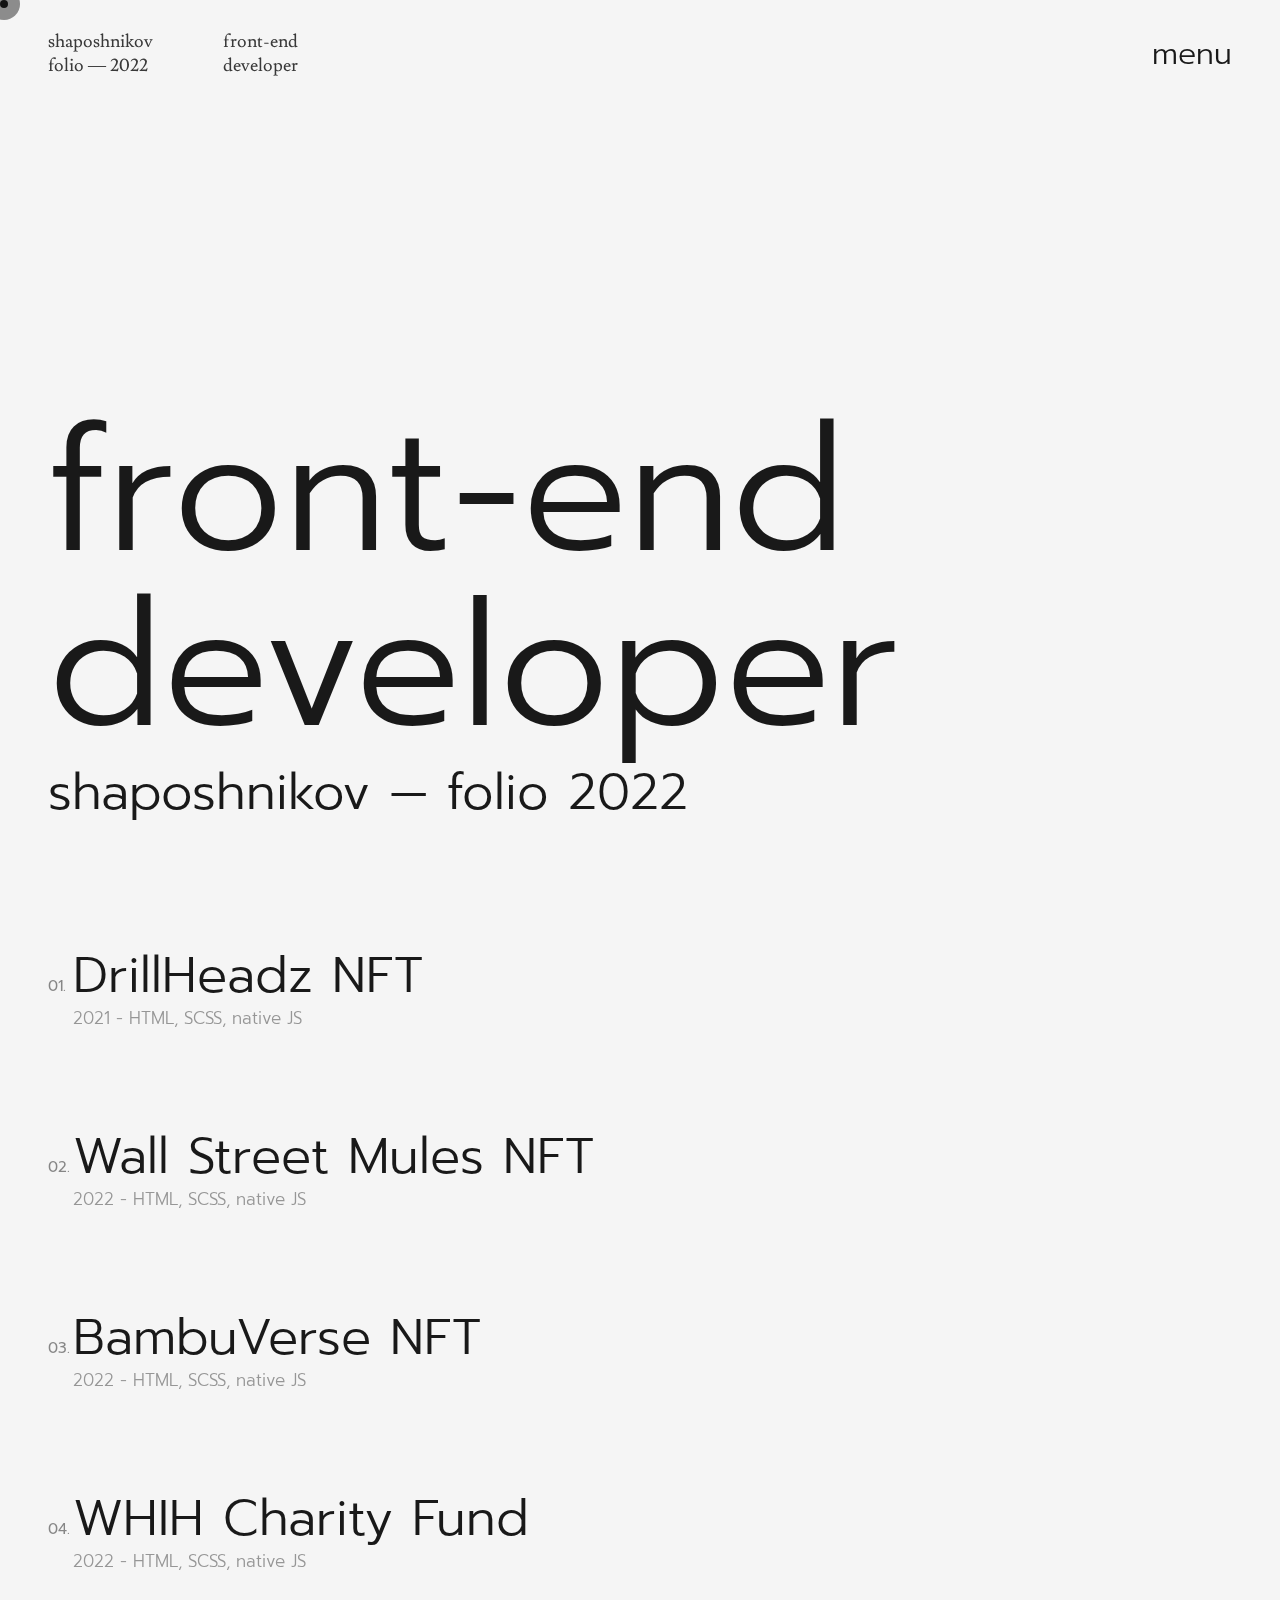
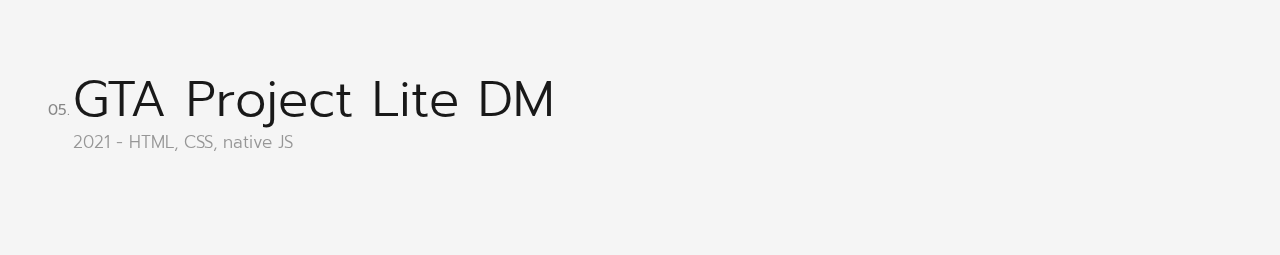
==== commit 95e5d14e: "links update" ====
--- a/src/index.html
+++ b/src/index.html
@@ -5,16 +5,10 @@
     <title>shaposhnikov — portfolio 2022</title>
     <meta http-equiv="X-UA-Compatible" content="IE=edge"/>
     <meta content="width=device-width, initial-scale=1" name="viewport"/>
-    <meta name="description" content="Благодійний фонд, основною метою якого є допомога людям, що постраждали внаслідок війни.">
-    <meta name="keywords"
-          content="благодійність, фонд, україна, допомога, благодійний фонд, допомога українцям, допомога людям, що постраждали внаслідок війни, допомога людям">
     <meta name="author" content="https://shaposhnikov.in/">
     <meta property="og:type" content="website">
-    <meta property="og:title" content="«Всеукраінський благодійний фонд «БЕЗ НАДІЇ СПОДІВАЮСЬ»">
-    <meta property="og:description" content="Благодійний фонд, основною метою якого є допомога людям, що постраждали внаслідок війни.">
-    <meta property="og:url" content="http://whih.com.ua/">
-    <link rel="canonical" href="http://whih.com.ua/">
-    <meta name="apple-mobile-web-app-title" content="«Всеукраінський благодійний фонд «БЕЗ НАДІЇ СПОДІВАЮСЬ»">
+    <meta property="og:title" content="«Shaposhnikov folio»">
+    <meta name="apple-mobile-web-app-title" content="Shaposhnikov folio 2022">
     <meta name="apple-mobile-web-app-capable" content="yes">
     <meta name="format-detection" content="telephone=no">
     <meta name="format-detection" content="address=no">
@@ -53,27 +47,27 @@
         <div class="projects">
             <ul class="projects__list">
                 <li class="projects__item">
-                    <a href="https://pavelshaposhnikov.github.io/Drill" target="_blank" class="projects__link">
+                    <a href="https://pavloshaposhnikov.github.io/Drill" target="_blank" class="projects__link">
                         <h2 class="projects__title">DrillHeadz NFT</h2>
-                        <p class="projects__subtitle">2022 - HTML, SCSS, Node.js</p>
+                        <p class="projects__subtitle">2021 - HTML, SCSS, native JS</p>
                     </a>
                     <div class="projects__preview">
                         <img src="../src/assets/images/projects/project1.png" alt="Project preview">
                     </div>
                 </li>
                 <li class="projects__item">
-                    <a href="https://pavelshaposhnikov.github.io/Mules/" target="_blank" class="projects__link">
+                    <a href="https://pavloshaposhnikov.github.io/Mules/" target="_blank" class="projects__link">
                         <h2 class="projects__title">Wall Street Mules NFT</h2>
-                        <p class="projects__subtitle">2022 - HTML, SCSS, Node.js</p>
+                        <p class="projects__subtitle">2022 - HTML, SCSS, native JS</p>
                     </a>
                     <div class="projects__preview">
                         <img src="../src/assets/images/projects/project2.png" alt="Project preview">
                     </div>
                 </li>
                 <li class="projects__item">
-                    <a href="https://pavelshaposhnikov.github.io/Bambu" target="_blank" class="projects__link">
+                    <a href="https://pavloshaposhnikov.github.io/Bambu" target="_blank" class="projects__link">
                         <h2 class="projects__title">BambuVerse NFT</h2>
-                        <p class="projects__subtitle">2022 - HTML, SCSS, Node.js</p>
+                        <p class="projects__subtitle">2022 - HTML, SCSS, native JS</p>
                     </a>
                     <div class="projects__preview">
                         <img src="../src/assets/images/projects/project3.png" alt="Project preview">
@@ -82,16 +76,16 @@
                 <li class="projects__item">
                     <a href="https://whih.com.ua/" target="_blank" class="projects__link">
                         <h2 class="projects__title">WHIH Charity Fund</h2>
-                        <p class="projects__subtitle">2022 - HTML, SCSS, JQuery</p>
+                        <p class="projects__subtitle">2022 - HTML, SCSS, native JS</p>
                     </a>
                     <div class="projects__preview">
                         <img src="../src/assets/images/projects/project4.png" alt="Project preview">
                     </div>
                 </li>
                 <li class="projects__item">
-                    <a href="https://pavelshaposhnikov.github.io/Lite-DeathMatch/" target="_blank" class="projects__link">
+                    <a href="https://pavloshaposhnikov.github.io/Lite-DeathMatch/" target="_blank" class="projects__link">
                         <h2 class="projects__title">GTA Project Lite DM</h2>
-                        <p class="projects__subtitle">2021 - HTML, CSS, JQuery</p>
+                        <p class="projects__subtitle">2021 - HTML, CSS, native JS</p>
                     </a>
                     <div class="projects__preview">
                         <img src="../src/assets/images/projects/project5.png" alt="Project preview">
--- a/src/assets/styles/css/main.css
+++ b/src/assets/styles/css/main.css
@@ -4,53 +4,63 @@
 *::after {
   padding: 0;
   margin: 0;
-  -webkit-box-sizing: border-box;
-          box-sizing: border-box; }
+  box-sizing: border-box;
+}
 
 html, body {
   width: 100%;
-  margin: 0; }
+  margin: 0;
+}
 
 body {
   position: relative;
-  font-family: 'Prompt', sans-serif;
+  font-family: "Prompt", sans-serif;
   font-size: 15px;
   font-weight: 400;
   color: #191919;
-  background-color: whitesmoke;
+  background-color: rgb(245, 245, 245);
   min-height: 100vh;
   cursor: none;
-  isolation: isolate; }
+  isolation: isolate;
+}
 
 a, button, input, select {
   outline: none;
   border: none;
-  cursor: none; }
+  cursor: none;
+}
 
 a {
   text-decoration: none;
-  color: #191919; }
-  a:hover {
-    color: #FF0000; }
+  color: #191919;
+}
+a:hover {
+  color: #FF0000;
+}
 
 ul, li {
-  list-style-type: none; }
+  list-style-type: none;
+}
 
 details, summary {
   outline: none;
-  border: none; }
+  border: none;
+}
 
 ::-webkit-scrollbar {
   width: 0;
-  height: 0; }
+  height: 0;
+}
 
 ::-moz-selection {
   background-color: #FF0000;
-  color: #fff; }
+  color: #fff;
+}
 
 ::selection {
   background-color: #FF0000;
-  color: #fff; }
+  color: #fff;
+}
 
 /*========================
         Common Styles
@@ -60,15 +70,19 @@
   margin-left: auto;
   margin-right: auto;
   padding-left: 48px;
-  padding-right: 48px; }
-  @media (max-width: 768px) {
-    .main {
-      padding-left: 23px;
-      padding-right: 23px; } }
+  padding-right: 48px;
+}
+@media (max-width: 768px) {
+  .main {
+    padding-left: 23px;
+    padding-right: 23px;
+  }
+}
 
 .no-scroll {
   position: fixed;
-  overflow: hidden; }
+  overflow: hidden;
+}
 
 .cursor, .aura {
   position: fixed;
@@ -80,96 +94,109 @@
   -ms-user-select: none;
   user-select: none;
   pointer-events: none;
-  z-index: 99; }
-  @media (max-width: 1024px) {
-    .cursor, .aura {
-      opacity: 1;
-      visibility: hidden; } }
+  z-index: 99;
+}
+@media (max-width: 1024px) {
+  .cursor, .aura {
+    opacity: 1;
+    visibility: hidden;
+  }
+}
 
 .cursor {
   width: 8px;
   height: 8px;
   background-color: #222222;
-  -webkit-transition: .2s linear background-color;
-  transition: .2s linear background-color; }
+  -webkit-transition: 0.2s linear background-color;
+  transition: 0.2s linear background-color;
+}
 
 .cursor.is-active {
-  background-color: #FF0000; }
+  background-color: #FF0000;
+}
 
 .cursor.cursor-red {
-  background-color: #FF0000; }
+  background-color: #FF0000;
+}
 
 .aura {
   width: 32px;
   height: 32px;
   background-color: #222222;
   opacity: 0.5;
-  -webkit-transform: translate(-12px, -12px);
-          transform: translate(-12px, -12px);
+  transform: translate(-12px, -12px);
   mix-blend-mode: difference;
-  -webkit-transition: all .3s linear;
-  transition: all .3s linear; }
+  -webkit-transition: all 0.3s linear;
+  transition: all 0.3s linear;
+}
 
 .title {
   font-size: 175px;
   line-height: 175px;
-  font-weight: 300; }
-  @media (max-width: 1024px) {
-    .title {
-      font-size: 97px;
-      line-height: 97px; } }
-  @media (max-width: 768px) {
-    .title {
-      font-size: 71px;
-      line-height: 78px; } }
-  @media (max-width: 390px) {
-    .title {
-      font-size: 62px;
-      line-height: 74px; } }
+  font-weight: 300;
+}
+@media (max-width: 1024px) {
+  .title {
+    font-size: 97px;
+    line-height: 97px;
+  }
+}
+@media (max-width: 768px) {
+  .title {
+    font-size: 71px;
+    line-height: 78px;
+  }
+}
+@media (max-width: 390px) {
+  .title {
+    font-size: 62px;
+    line-height: 74px;
+  }
+}
 
 .socials {
-  display: -webkit-box;
-  display: -ms-flexbox;
   display: flex;
-  gap: 25px; }
+  gap: 25px;
+}
+.socials__link {
+  color: rgb(245, 245, 245);
+  font-size: 16px;
+  font-weight: 300;
+  position: relative;
+  max-width: fit-content;
+}
+@media (max-width: 768px) {
   .socials__link {
-    color: whitesmoke;
-    font-size: 16px;
-    font-weight: 300;
-    position: relative;
-    max-width: -webkit-fit-content;
-    max-width: -moz-fit-content;
-    max-width: fit-content; }
-    @media (max-width: 768px) {
-      .socials__link {
-        font-size: 11px; } }
-    @media (max-width: 390px) {
-      .socials__link {
-        font-size: 10px; } }
-    .socials__link:after {
-      content: '';
-      position: absolute;
-      height: 2px;
-      bottom: 0;
-      left: 0;
-      background-color: whitesmoke;
-      width: 100%; }
-      @media (max-width: 768px) {
-        .socials__link:after {
-          height: 1px; } }
-  .socials .socials__item:hover .socials__link:after {
-    opacity: 0; }
+    font-size: 11px;
+  }
+}
+@media (max-width: 390px) {
+  .socials__link {
+    font-size: 10px;
+  }
+}
+.socials__link:after {
+  content: "";
+  position: absolute;
+  height: 2px;
+  bottom: 0;
+  left: 0;
+  background-color: rgb(245, 245, 245);
+  width: 100%;
+}
+@media (max-width: 768px) {
+  .socials__link:after {
+    height: 1px;
+  }
+}
+.socials .socials__item:hover .socials__link:after {
+  opacity: 0;
+}
 
 .noise {
-  display: -webkit-box;
-  display: -ms-flexbox;
   display: flex;
-  -webkit-box-pack: center;
-      -ms-flex-pack: center;
-          justify-content: center;
-  -webkit-box-align: center;
-      -ms-flex-align: center;
-          align-items: center;
+  justify-content: center;
+  align-items: center;
   height: 100%;
   left: 0;
   overflow: hidden;
@@ -177,117 +204,100 @@
   position: fixed;
   top: 0;
   width: 100%;
-  z-index: 20; }
-  .noise div {
-    position: absolute;
-    inset: -500px;
-    background: url("../../images/common/noise.png") 0px 0px/320px 320px transparent;
-    opacity: 0.2;
-    -webkit-animation: noise 1s steps(8, end) infinite both;
-            animation: noise 1s steps(8, end) infinite both; }
-@-webkit-keyframes noise {
-  0% {
-    -webkit-transform: translateX(0px, 0px);
-    transform: translateX(0px, 0px); }
-  10% {
-    -webkit-transform: translate(-100px, 100px);
-    transform: translate(-100px, 100px); }
-  20% {
-    -webkit-transform: translate(150px, -100px);
-    transform: translate(150px, -100px); }
-  30% {
-    -webkit-transform: translate(-100px, 100px);
-    transform: translate(-100px, 100px); }
-  40% {
-    -webkit-transform: translate(100px, -150px);
-    transform: translate(100px, -150px); }
-  50% {
-    -webkit-transform: translate(-100px, 200px);
-    transform: translate(-100px, 200px); }
-  60% {
-    -webkit-transform: translate(-200px, -100px);
-    transform: translate(-200px, -100px); }
-  70% {
-    -webkit-transform: translateY(50px, 100px);
-    transform: translateY(50px, 100px); }
-  80% {
-    -webkit-transform: translate(100px, -150px);
-    transform: translate(100px, -150px); }
-  90% {
-    -webkit-transform: translate(0px, 200px);
-    transform: translate(0px, 200px); }
-  100% {
-    -webkit-transform: translate(-100px, 100px);
-    transform: translate(-100px, 100px); } }
+  z-index: 20;
+}
+.noise div {
+  position: absolute;
+  inset: -500px;
+  background: url("../../images/common/noise.png") 0px 0px/320px 320px transparent;
+  opacity: 0.2;
+  animation: noise 1s steps(8, end) infinite both;
+}
 @keyframes noise {
   0% {
     -webkit-transform: translateX(0px, 0px);
-    transform: translateX(0px, 0px); }
+    transform: translateX(0px, 0px);
+  }
   10% {
     -webkit-transform: translate(-100px, 100px);
-    transform: translate(-100px, 100px); }
+    transform: translate(-100px, 100px);
+  }
   20% {
     -webkit-transform: translate(150px, -100px);
-    transform: translate(150px, -100px); }
+    transform: translate(150px, -100px);
+  }
   30% {
     -webkit-transform: translate(-100px, 100px);
-    transform: translate(-100px, 100px); }
+    transform: translate(-100px, 100px);
+  }
   40% {
     -webkit-transform: translate(100px, -150px);
-    transform: translate(100px, -150px); }
+    transform: translate(100px, -150px);
+  }
   50% {
     -webkit-transform: translate(-100px, 200px);
-    transform: translate(-100px, 200px); }
+    transform: translate(-100px, 200px);
+  }
   60% {
     -webkit-transform: translate(-200px, -100px);
-    transform: translate(-200px, -100px); }
+    transform: translate(-200px, -100px);
+  }
   70% {
     -webkit-transform: translateY(50px, 100px);
-    transform: translateY(50px, 100px); }
+    transform: translateY(50px, 100px);
+  }
   80% {
     -webkit-transform: translate(100px, -150px);
-    transform: translate(100px, -150px); }
+    transform: translate(100px, -150px);
+  }
   90% {
     -webkit-transform: translate(0px, 200px);
-    transform: translate(0px, 200px); }
+    transform: translate(0px, 200px);
+  }
   100% {
     -webkit-transform: translate(-100px, 100px);
-    transform: translate(-100px, 100px); } }
+    transform: translate(-100px, 100px);
+  }
+}
+.noise .title {
+  color: #fff;
+  font-size: 120px;
+  line-height: 120px;
+}
+@media (max-width: 1024px) {
   .noise .title {
-    color: #fff;
-    font-size: 120px;
-    line-height: 120px; }
-    @media (max-width: 1024px) {
-      .noise .title {
-        font-size: 80px;
-        line-height: 80px; } }
-    @media (max-width: 768px) {
-      .noise .title {
-        font-size: 51px;
-        line-height: 51px; } }
-  .noise.preloader {
-    background-color: #000; }
+    font-size: 80px;
+    line-height: 80px;
+  }
+}
+@media (max-width: 768px) {
+  .noise .title {
+    font-size: 51px;
+    line-height: 51px;
+  }
+}
+.noise.preloader {
+  background-color: #000;
+}
 
 .loaded-active .preloader {
   -webkit-transition: opacity 1s linear 0s;
   transition: opacity 1s linear 0s;
-  -webkit-transition-delay: 10s;
-          transition-delay: 10s;
-  opacity: 0; }
+  transition-delay: 10s;
+  opacity: 0;
+}
 
 .loaded .preloader {
-  -webkit-animation: fadeOut 1s;
-          animation: fadeOut 1s;
-  -webkit-animation-fill-mode: forwards;
-          animation-fill-mode: forwards; }
-@-webkit-keyframes fadeOut {
-  100% {
-    opacity: 0;
-    visibility: hidden; } }
+  animation: fadeOut 1s;
+  animation-fill-mode: forwards;
+}
 @keyframes fadeOut {
   100% {
     opacity: 0;
-    visibility: hidden; } }
+    visibility: hidden;
+  }
+}
+
 .header {
   width: 100%;
   margin-left: auto;
@@ -295,79 +305,85 @@
   padding-left: 48px;
   padding-right: 48px;
   position: fixed;
-  z-index: 11; }
-  @media (max-width: 1024px) {
-    .header {
-      position: absolute;
-      top: 0;
-      left: 0; } }
-  @media (max-width: 768px) {
-    .header {
-      padding-left: 23px;
-      padding-right: 23px; } }
-  .header__inner {
-    display: -webkit-box;
-    display: -ms-flexbox;
-    display: flex;
-    -webkit-box-pack: justify;
-        -ms-flex-pack: justify;
-            justify-content: space-between;
-    -webkit-box-align: center;
-        -ms-flex-align: center;
-            align-items: center;
-    margin-top: 30px;
-    margin-bottom: 30px;
-    height: 48px;
-    position: relative;
-    z-index: 11; }
-    .header__inner .header__info {
-      display: -webkit-box;
-      display: -ms-flexbox;
-      display: flex; }
-      .header__inner .header__info a, .header__inner .header__info p {
-        max-width: 130px;
-        font-family: 'Lusitana', serif;
-        font-size: 18px;
-        line-height: 24px;
-        color: #393939; }
-      @media (max-width: 768px) {
-        .header__inner .header__info p {
-          display: none; } }
-      .header__inner .header__info a {
-        margin-right: 45px; }
-    .header__inner .menu-btn {
-      font-family: 'Prompt', sans-serif;
-      font-size: 30px;
-      line-height: 42px;
-      border: none;
-      background: none;
-      font-weight: 300;
-      overflow-x: hidden;
-      color: #191919; }
-      .header__inner .menu-btn:hover {
-        color: #FF0000; }
-        @media (max-width: 1024px) {
-          .header__inner .menu-btn:hover {
-            color: #191919; } }
-    .header__inner .menu-btn.is-active, .header__inner .header__info.is-active a, .header__inner .menu-btn.is-active, .header__inner .header__info.is-active p {
-      color: whitesmoke; }
-    .header__inner .menu-btn.is-active:hover {
-      color: #FF0000; }
-      @media (max-width: 1024px) {
-        .header__inner .menu-btn.is-active:hover {
-          color: #fff; } }
-  .header__inner.scrolled {
-    -webkit-box-pack: end;
-        -ms-flex-pack: end;
-            justify-content: flex-end; }
+  z-index: 11;
+}
+@media (max-width: 1024px) {
+  .header {
+    position: absolute;
+    top: 0;
+    left: 0;
+  }
+}
+@media (max-width: 768px) {
+  .header {
+    padding-left: 23px;
+    padding-right: 23px;
+  }
+}
+.header__inner {
+  display: flex;
+  justify-content: space-between;
+  align-items: center;
+  margin-top: 30px;
+  margin-bottom: 30px;
+  height: 48px;
+  position: relative;
+  z-index: 11;
+}
+.header__inner .header__info {
+  display: flex;
+}
+.header__inner .header__info a, .header__inner .header__info p {
+  max-width: 130px;
+  font-family: "Lusitana", serif;
+  font-size: 18px;
+  line-height: 24px;
+  color: #393939;
+}
+@media (max-width: 768px) {
+  .header__inner .header__info p {
+    display: none;
+  }
+}
+.header__inner .header__info a {
+  margin-right: 45px;
+}
+.header__inner .menu-btn {
+  font-family: "Prompt", sans-serif;
+  font-size: 30px;
+  line-height: 42px;
+  border: none;
+  background: none;
+  font-weight: 300;
+  overflow-x: hidden;
+  color: #191919;
+}
+.header__inner .menu-btn:hover {
+  color: #FF0000;
+}
+@media (max-width: 1024px) {
+  .header__inner .menu-btn:hover {
+    color: #191919;
+  }
+}
+.header__inner .menu-btn.is-active, .header__inner .header__info.is-active a, .header__inner .menu-btn.is-active, .header__inner .header__info.is-active p {
+  color: rgb(245, 245, 245);
+}
+.header__inner .menu-btn.is-active:hover {
+  color: #FF0000;
+}
+@media (max-width: 1024px) {
+  .header__inner .menu-btn.is-active:hover {
+    color: #fff;
+  }
+}
+.header__inner.scrolled {
+  justify-content: flex-end;
+}
 
 .nav {
-  display: -webkit-box;
-  display: -ms-flexbox;
   display: flex;
-  -webkit-box-align: center;
-      -ms-flex-align: center;
-          align-items: center;
+  align-items: center;
   position: absolute;
   top: 0;
   left: 0;
@@ -376,343 +392,433 @@
   visibility: hidden;
   opacity: 0;
   z-index: 10;
-  -webkit-transition: all .375s;
-  transition: all .375s;
-  width: 100vw; }
+  transition: all 0.375s;
+  width: 100vw;
+}
+.nav__list {
+  margin-top: auto;
+  padding-top: 108px;
+}
+@media (max-width: 1024px) {
   .nav__list {
-    margin-top: auto;
-    padding-top: 108px; }
-    @media (max-width: 1024px) {
-      .nav__list {
-        padding-top: 0; } }
-    .nav__list .nav__item {
-      font-size: 175px;
-      line-height: 180px;
-      font-weight: 300; }
-      @media (max-width: 1024px) {
-        .nav__list .nav__item {
-          font-size: 130px;
-          line-height: 155px; } }
-      @media (max-width: 768px) {
-        .nav__list .nav__item {
-          font-size: 82px;
-          line-height: 90px; } }
-      @media (max-width: 390px) {
-        .nav__list .nav__item {
-          font-size: 71px;
-          line-height: 80px; } }
-      .nav__list .nav__item:first-child {
-        margin-bottom: 10px; }
-  .nav__link {
-    color: whitesmoke; }
-    .nav__link:hover {
-      color: #FF0000; }
+    padding-top: 0;
+  }
+}
+.nav__list .nav__item {
+  font-size: 175px;
+  line-height: 180px;
+  font-weight: 300;
+}
+@media (max-width: 1024px) {
+  .nav__list .nav__item {
+    font-size: 130px;
+    line-height: 155px;
+  }
+}
+@media (max-width: 768px) {
+  .nav__list .nav__item {
+    font-size: 82px;
+    line-height: 90px;
+  }
+}
+@media (max-width: 390px) {
+  .nav__list .nav__item {
+    font-size: 71px;
+    line-height: 80px;
+  }
+}
+.nav__list .nav__item:first-child {
+  margin-bottom: 10px;
+}
+.nav__link {
+  color: rgb(245, 245, 245);
+}
+.nav__link:hover {
+  color: #FF0000;
+}
 
 .nav.is-active--nav {
   visibility: visible;
-  opacity: 1; }
+  opacity: 1;
+}
 
 .nav-wrapper {
-  display: -webkit-box;
-  display: -ms-flexbox;
   display: flex;
-  -webkit-box-pack: center;
-      -ms-flex-pack: center;
-          justify-content: center;
-  -webkit-box-orient: vertical;
-  -webkit-box-direction: normal;
-      -ms-flex-direction: column;
-          flex-direction: column;
-  width: 100%;
-  height: 100vh; }
-  @media (max-width: 768px) {
-    .nav-wrapper {
-      padding-bottom: 48px; } }
+  justify-content: center;
+  flex-direction: column;
+  width: 100%;
+  height: 100vh;
+}
+@media (max-width: 768px) {
+  .nav-wrapper {
+    padding-bottom: 48px;
+  }
+}
 
 .socials-nav {
   margin-top: auto;
   margin-left: auto;
-  padding-bottom: 48px; }
-  @media (max-width: 768px) {
-    .socials-nav {
-      margin-left: unset; } }
+  padding-bottom: 48px;
+}
+@media (max-width: 768px) {
+  .socials-nav {
+    margin-left: unset;
+  }
+}
 
 .section--general .general {
-  display: -webkit-box;
-  display: -ms-flexbox;
   display: flex;
-  -webkit-box-align: end;
-      -ms-flex-align: end;
-          align-items: flex-end;
+  align-items: flex-end;
   min-height: 100vh;
-  padding-bottom: 70px; }
-  @media (max-width: 1024px) {
-    .section--general .general {
-      min-height: auto;
-      padding-top: 250px; } }
-  @media (max-width: 768px) {
-    .section--general .general {
-      padding-top: 0;
-      padding-bottom: 0;
-      -webkit-box-align: center;
-          -ms-flex-align: center;
-              align-items: center;
-      height: 100vh; } }
+  padding-bottom: 70px;
+}
+@media (max-width: 1024px) {
+  .section--general .general {
+    min-height: auto;
+    padding-top: 250px;
+  }
+}
+@media (max-width: 768px) {
+  .section--general .general {
+    padding-top: 0;
+    padding-bottom: 0;
+    align-items: center;
+    height: 100vh;
+  }
+}
+.section--general .general .general__subtitle {
+  font-size: 50px;
+  font-weight: 300;
+}
+@media (max-width: 1024px) {
   .section--general .general .general__subtitle {
-    font-size: 50px;
-    font-weight: 300; }
-    @media (max-width: 1024px) {
-      .section--general .general .general__subtitle {
-        font-size: 28px;
-        margin-top: 15px; } }
-    @media (max-width: 768px) {
-      .section--general .general .general__subtitle {
-        font-size: 26px;
-        margin-top: 10px; } }
-    @media (max-width: 390px) {
-      .section--general .general .general__subtitle {
-        font-size: 23px; } }
+    font-size: 28px;
+    margin-top: 15px;
+  }
+}
+@media (max-width: 768px) {
+  .section--general .general .general__subtitle {
+    font-size: 26px;
+    margin-top: 10px;
+  }
+}
+@media (max-width: 390px) {
+  .section--general .general .general__subtitle {
+    font-size: 23px;
+  }
+}
 
 .section--projects .projects {
-  padding-top: 50px; }
-  @media (max-width: 768px) {
-    .section--projects .projects {
-      padding-top: 0; } }
+  padding-top: 50px;
+}
+@media (max-width: 768px) {
+  .section--projects .projects {
+    padding-top: 0;
+  }
+}
+.section--projects .projects__item {
+  display: flex;
+  justify-content: space-between;
+  margin-bottom: 100px;
+  position: relative;
+  transition: opacity 0.2s;
+  max-width: max-content;
+}
+@media (max-width: 1024px) {
   .section--projects .projects__item {
-    display: -webkit-box;
-    display: -ms-flexbox;
-    display: flex;
-    -webkit-box-pack: justify;
-        -ms-flex-pack: justify;
-            justify-content: space-between;
-    margin-bottom: 100px;
-    position: relative;
-    -webkit-transition: opacity 0.2s;
-    transition: opacity 0.2s;
-    max-width: -webkit-max-content;
-    max-width: -moz-max-content;
-    max-width: max-content; }
-    @media (max-width: 1024px) {
-      .section--projects .projects__item {
-        -webkit-box-orient: vertical;
-        -webkit-box-direction: normal;
-            -ms-flex-direction: column;
-                flex-direction: column;
-        max-width: inherit; } }
-    @media (max-width: 768px) {
-      .section--projects .projects__item {
-        padding-left: 0; } }
-    .section--projects .projects__item:after {
-      content: '01.';
-      position: absolute;
-      left: 0;
-      top: 25px;
-      font-size: 15px;
-      opacity: 0.5; }
-      @media (max-width: 768px) {
-        .section--projects .projects__item:after {
-          font-size: 12px;
-          top: 10px; } }
-    .section--projects .projects__item:hover .projects__preview {
-      display: block; }
-    .section--projects .projects__item:nth-child(2):after {
-      content: '02.'; }
-    .section--projects .projects__item:nth-child(3):after {
-      content: '03.'; }
-    .section--projects .projects__item:nth-child(4):after {
-      content: '04.'; }
-    .section--projects .projects__item:nth-child(5):after {
-      content: '05.'; }
-    .section--projects .projects__item .projects__link {
-      padding-left: 25px; }
-      .section--projects .projects__item .projects__link:hover {
-        color: #191919; }
+    flex-direction: column;
+    max-width: inherit;
+  }
+}
+@media (max-width: 768px) {
+  .section--projects .projects__item {
+    padding-left: 0;
+  }
+}
+.section--projects .projects__item:after {
+  content: "01.";
+  position: absolute;
+  left: 0;
+  top: 25px;
+  font-size: 15px;
+  opacity: 0.5;
+}
+@media (max-width: 768px) {
+  .section--projects .projects__item:after {
+    font-size: 12px;
+    top: 10px;
+  }
+}
+.section--projects .projects__item:hover .projects__preview {
+  display: block;
+}
+.section--projects .projects__item:nth-child(2):after {
+  content: "02.";
+}
+.section--projects .projects__item:nth-child(3):after {
+  content: "03.";
+}
+.section--projects .projects__item:nth-child(4):after {
+  content: "04.";
+}
+.section--projects .projects__item:nth-child(5):after {
+  content: "05.";
+}
+.section--projects .projects__item .projects__link {
+  padding-left: 25px;
+}
+.section--projects .projects__item .projects__link:hover {
+  color: #191919;
+}
+.section--projects .projects__title {
+  font-size: 50px;
+  font-weight: 300;
+  line-height: 50px;
+  transition: all 0.1s linear;
+}
+@media (max-width: 768px) {
   .section--projects .projects__title {
-    font-size: 50px;
-    font-weight: 300;
-    line-height: 50px;
-    -webkit-transition: all 0.1s linear;
-    transition: all 0.1s linear; }
-    @media (max-width: 768px) {
-      .section--projects .projects__title {
-        font-size: 29px;
-        line-height: 29px; } }
-    .section--projects .projects__title:hover {
-      opacity: 0.7;
-      -webkit-transition: all 0.1s linear;
-      transition: all 0.1s linear; }
+    font-size: 29px;
+    line-height: 29px;
+  }
+}
+.section--projects .projects__title:hover {
+  opacity: 0.7;
+  transition: all 0.1s linear;
+}
+.section--projects .projects__subtitle {
+  margin-top: 5px;
+  color: #393939;
+  opacity: 0.5;
+  font-size: 17px;
+  font-weight: 300;
+}
+@media (max-width: 768px) {
   .section--projects .projects__subtitle {
-    margin-top: 5px;
-    color: #393939;
-    opacity: 0.5;
-    font-size: 17px;
-    font-weight: 300; }
-    @media (max-width: 768px) {
-      .section--projects .projects__subtitle {
-        font-size: 12px;
-        margin-top: 0; } }
+    font-size: 12px;
+    margin-top: 0;
+  }
+}
+.section--projects .projects .projects__preview {
+  position: fixed;
+  z-index: -1;
+  right: -48px;
+  top: 50%;
+  display: none;
+  max-width: 960px;
+  height: 580px;
+  transform: translate(0%, -50%);
+  box-shadow: 1px 1px 9px 0px rgba(0, 0, 0, 0.51);
+  -webkit-box-shadow: 1px 1px 9px 0px rgba(0, 0, 0, 0.51);
+  -moz-box-shadow: 1px 1px 9px 0px rgba(0, 0, 0, 0.51);
+}
+@media (max-width: 1024px) {
   .section--projects .projects .projects__preview {
-    position: fixed;
-    z-index: -1;
-    right: -48px;
-    top: 50%;
-    display: none;
-    max-width: 960px;
-    height: 580px;
-    -webkit-transform: translate(0%, -50%);
-            transform: translate(0%, -50%);
-    box-shadow: 1px 1px 9px 0px rgba(0, 0, 0, 0.51);
-    -webkit-box-shadow: 1px 1px 9px 0px rgba(0, 0, 0, 0.51);
-    -moz-box-shadow: 1px 1px 9px 0px rgba(0, 0, 0, 0.51); }
-    @media (max-width: 1024px) {
-      .section--projects .projects .projects__preview {
-        position: unset;
-        display: block;
-        z-index: 1;
-        -webkit-transform: none;
-                transform: none;
-        max-width: 700px;
-        height: 400px;
-        margin-top: 40px; } }
-    @media (max-width: 768px) {
-      .section--projects .projects .projects__preview {
-        max-width: 400px;
-        height: 200px;
-        margin-top: 15px; } }
-    .section--projects .projects .projects__preview img {
-      width: 100%;
-      height: 100%;
-      -webkit-transition: opacity 0.5s linear 0.2s;
-      transition: opacity 0.5s linear 0.2s; }
+    position: unset;
+    display: block;
+    z-index: 1;
+    transform: none;
+    max-width: 700px;
+    height: 400px;
+    margin-top: 40px;
+  }
+}
+@media (max-width: 768px) {
+  .section--projects .projects .projects__preview {
+    max-width: 400px;
+    height: 200px;
+    margin-top: 15px;
+  }
+}
+.section--projects .projects .projects__preview img {
+  width: 100%;
+  height: 100%;
+  transition: opacity 0.5s linear 0.2s;
+}
 
 .section--about {
   padding-top: 108px;
   position: relative;
-  z-index: 1; }
-  .section--about .about {
-    position: relative; }
-    .section--about .about__info {
-      margin: 0 auto;
-      padding-top: 75px;
-      max-width: 700px;
-      width: 100%; }
-      @media (max-width: 1024px) {
-        .section--about .about__info {
-          max-width: 525px; } }
-      @media (max-width: 768px) {
-        .section--about .about__info {
-          max-width: 285px; } }
-      .section--about .about__info-text {
-        font-size: 30px;
-        line-height: 48px;
-        font-weight: 300;
-        margin-bottom: 15px; }
-        @media (max-width: 1024px) {
-          .section--about .about__info-text {
-            font-size: 24px;
-            line-height: 34px; } }
-        @media (max-width: 768px) {
-          .section--about .about__info-text {
-            font-size: 19px;
-            line-height: 29px; } }
-        @media (max-width: 390px) {
-          .section--about .about__info-text {
-            font-size: 17px;
-            line-height: 25px; } }
-      .section--about .about__info-author {
-        margin-top: 50px;
-        font-size: 30px;
-        font-weight: 300; }
-        @media (max-width: 1024px) {
-          .section--about .about__info-author {
-            font-size: 24px; } }
-        @media (max-width: 768px) {
-          .section--about .about__info-author {
-            font-size: 20px; } }
-        @media (max-width: 390px) {
-          .section--about .about__info-author {
-            font-size: 17px; } }
-        .section--about .about__info-author a {
-          text-decoration: underline; }
-    .section--about .about__contact {
-      padding-top: 900px;
-      max-width: 815px;
-      width: 100%;
-      margin-left: auto; }
-      @media (max-width: 1024px) {
-        .section--about .about__contact {
-          padding-top: 350px;
-          max-width: 475px; } }
-      @media (max-width: 768px) {
-        .section--about .about__contact {
-          margin-left: unset;
-          margin-bottom: 30px; } }
-      @media (max-width: 390px) {
-        .section--about .about__contact {
-          padding-top: 300px; } }
-      .section--about .about__contact p {
-        font-size: 45px;
-        line-height: 60px;
-        font-weight: 300; }
-        @media (max-width: 1024px) {
-          .section--about .about__contact p {
-            font-size: 27px;
-            line-height: 34px;
-            font-weight: 400; } }
-        @media (max-width: 768px) {
-          .section--about .about__contact p {
-            font-size: 20px;
-            line-height: 22px;
-            font-weight: 300; } }
-        @media (max-width: 390px) {
-          .section--about .about__contact p {
-            font-size: 17px;
-            line-height: 19px; } }
-      .section--about .about__contact a {
-        -webkit-animation: blink 3s linear infinite;
-        animation: blink 3s linear infinite; }
+  z-index: 1;
+}
+.section--about .about {
+  position: relative;
+}
+.section--about .about__info {
+  margin: 0 auto;
+  padding-top: 75px;
+  max-width: 700px;
+  width: 100%;
+}
+@media (max-width: 1024px) {
+  .section--about .about__info {
+    max-width: 525px;
+  }
+}
+@media (max-width: 768px) {
+  .section--about .about__info {
+    max-width: 285px;
+  }
+}
+.section--about .about__info-text {
+  font-size: 30px;
+  line-height: 48px;
+  font-weight: 300;
+  margin-bottom: 15px;
+}
+@media (max-width: 1024px) {
+  .section--about .about__info-text {
+    font-size: 24px;
+    line-height: 34px;
+  }
+}
+@media (max-width: 768px) {
+  .section--about .about__info-text {
+    font-size: 19px;
+    line-height: 29px;
+  }
+}
+@media (max-width: 390px) {
+  .section--about .about__info-text {
+    font-size: 17px;
+    line-height: 25px;
+  }
+}
+.section--about .about__info-author {
+  margin-top: 50px;
+  font-size: 30px;
+  font-weight: 300;
+}
+@media (max-width: 1024px) {
+  .section--about .about__info-author {
+    font-size: 24px;
+  }
+}
+@media (max-width: 768px) {
+  .section--about .about__info-author {
+    font-size: 20px;
+  }
+}
+@media (max-width: 390px) {
+  .section--about .about__info-author {
+    font-size: 17px;
+  }
+}
+.section--about .about__info-author a {
+  text-decoration: underline;
+}
+.section--about .about__contact {
+  padding-top: 900px;
+  max-width: 815px;
+  width: 100%;
+  margin-left: auto;
+}
+@media (max-width: 1024px) {
+  .section--about .about__contact {
+    padding-top: 350px;
+    max-width: 475px;
+  }
+}
+@media (max-width: 768px) {
+  .section--about .about__contact {
+    margin-left: unset;
+    margin-bottom: 30px;
+  }
+}
+@media (max-width: 390px) {
+  .section--about .about__contact {
+    padding-top: 300px;
+  }
+}
+.section--about .about__contact p {
+  font-size: 45px;
+  line-height: 60px;
+  font-weight: 300;
+}
+@media (max-width: 1024px) {
+  .section--about .about__contact p {
+    font-size: 27px;
+    line-height: 34px;
+    font-weight: 400;
+  }
+}
+@media (max-width: 768px) {
+  .section--about .about__contact p {
+    font-size: 20px;
+    line-height: 22px;
+    font-weight: 300;
+  }
+}
+@media (max-width: 390px) {
+  .section--about .about__contact p {
+    font-size: 17px;
+    line-height: 19px;
+  }
+}
+.section--about .about__contact a {
+  -webkit-animation: blink 3s linear infinite;
+  animation: blink 3s linear infinite;
+}
 @-webkit-keyframes blink {
   0% {
-    color: #191919; }
+    color: #191919;
+  }
   25% {
-    color: #949494; }
+    color: #949494;
+  }
   50% {
-    color: #fff; }
+    color: #fff;
+  }
   75% {
-    color: #949494; }
+    color: #949494;
+  }
   100% {
-    color: #191919; } }
+    color: #191919;
+  }
+}
 @keyframes blink {
   0% {
-    color: #191919; }
+    color: #191919;
+  }
   25% {
-    color: #949494; }
+    color: #949494;
+  }
   50% {
-    color: #fff; }
+    color: #fff;
+  }
   75% {
-    color: #949494; }
+    color: #949494;
+  }
   100% {
-    color: #191919; } }
-  .section--about .socials-about {
-    -webkit-box-orient: vertical;
-    -webkit-box-direction: normal;
-        -ms-flex-direction: column;
-            flex-direction: column;
-    margin-top: 50px; }
-    .section--about .socials-about .socials__link {
-      color: #191919;
-      font-size: 25px; }
-      @media (max-width: 1024px) {
-        .section--about .socials-about .socials__link {
-          font-size: 23px; } }
-      @media (max-width: 768px) {
-        .section--about .socials-about .socials__link {
-          font-size: 20px; } }
-      @media (max-width: 390px) {
-        .section--about .socials-about .socials__link {
-          font-size: 17px; } }
-      .section--about .socials-about .socials__link:after {
-        background-color: #191919; }
+    color: #191919;
+  }
+}
+.section--about .socials-about {
+  flex-direction: column;
+  margin-top: 50px;
+}
+.section--about .socials-about .socials__link {
+  color: #191919;
+  font-size: 25px;
+}
+@media (max-width: 1024px) {
+  .section--about .socials-about .socials__link {
+    font-size: 23px;
+  }
+}
+@media (max-width: 768px) {
+  .section--about .socials-about .socials__link {
+    font-size: 20px;
+  }
+}
+@media (max-width: 390px) {
+  .section--about .socials-about .socials__link {
+    font-size: 17px;
+  }
+}
+.section--about .socials-about .socials__link:after {
+  background-color: #191919;
+}
 
 .about__background-img {
   max-width: 383px;
@@ -720,169 +826,202 @@
   height: 383px;
   position: fixed;
   z-index: -1;
-  -webkit-transform: translate(-50%, -50%);
-          transform: translate(-50%, -50%);
+  transform: translate(-50%, -50%);
   pointer-events: none;
-  -webkit-transition: all .2s linear;
-  transition: all .2s linear; }
-  @media (max-width: 1024px) {
-    .about__background-img {
-      visibility: hidden; } }
-  .about__background-img img {
-    position: relative;
-    overflow: hidden;
-    -webkit-transform: scale(1.01);
-            transform: scale(1.01); }
+  transition: all 0.2s linear;
+}
+@media (max-width: 1024px) {
+  .about__background-img {
+    visibility: hidden;
+  }
+}
+.about__background-img img {
+  position: relative;
+  overflow: hidden;
+  transform: scale(1.01);
+}
 
 .section--jungles {
   background-color: #393939;
-  color: #fff; }
-  .section--jungles .jungles__title-wrap {
-    position: fixed;
-    z-index: 14;
-    width: 100%; }
-    .section--jungles .jungles__title-wrap div {
-      display: block;
-      width: 200%;
-      height: 250px;
-      position: absolute;
-      overflow: hidden;
-      -webkit-animation: moving 30s linear infinite;
-      animation: moving 30s linear infinite; }
-      @media (max-width: 768px) {
-        .section--jungles .jungles__title-wrap div {
-          height: 118px; } }
-      .section--jungles .jungles__title-wrap div span {
-        padding: 0 45px;
-        width: 50%;
-        font-size: 200px;
-        font-weight: 700;
-        line-height: 225px;
-        color: transparent;
-        -webkit-text-fill-color: transparent;
-        -webkit-text-stroke: 1px rgba(255, 255, 255, 0.5); }
-        @media (max-width: 768px) {
-          .section--jungles .jungles__title-wrap div span {
-            font-size: 110px;
-            line-height: 110px;
-            padding: 0 5px; } }
+  color: #fff;
+}
+.section--jungles .jungles__title-wrap {
+  position: fixed;
+  z-index: 14;
+  width: 100%;
+}
+.section--jungles .jungles__title-wrap div {
+  display: block;
+  width: 200%;
+  height: 250px;
+  position: absolute;
+  overflow: hidden;
+  -webkit-animation: moving 30s linear infinite;
+  animation: moving 30s linear infinite;
+}
+@media (max-width: 768px) {
+  .section--jungles .jungles__title-wrap div {
+    height: 118px;
+  }
+}
+.section--jungles .jungles__title-wrap div span {
+  padding: 0 45px;
+  width: 50%;
+  font-size: 200px;
+  font-weight: 700;
+  line-height: 225px;
+  color: transparent;
+  -webkit-text-fill-color: transparent;
+  -webkit-text-stroke: 1px rgba(255, 255, 255, 0.5);
+}
+@media (max-width: 768px) {
+  .section--jungles .jungles__title-wrap div span {
+    font-size: 110px;
+    line-height: 110px;
+    padding: 0 5px;
+  }
+}
 @-webkit-keyframes moving {
   0% {
-    left: 0; }
+    left: 0;
+  }
   100% {
-    left: -100%; } }
+    left: -100%;
+  }
+}
 @keyframes moving {
   0% {
-    left: 0; }
+    left: 0;
+  }
   100% {
-    left: -100%; } }
+    left: -100%;
+  }
+}
+.section--jungles .jungles {
+  padding-right: 48px;
+  padding-left: 48px;
+  padding-top: 300px;
+  position: relative;
+  z-index: 15;
+}
+@media (max-width: 768px) {
   .section--jungles .jungles {
-    padding-right: 48px;
-    padding-left: 48px;
-    padding-top: 300px;
-    position: relative;
-    z-index: 15; }
-    @media (max-width: 768px) {
-      .section--jungles .jungles {
-        padding-left: 23px;
-        padding-right: 23px;
-        padding-top: 165px; } }
-    .section--jungles .jungles__desc {
-      max-width: 450px; }
-      @media (max-width: 768px) {
-        .section--jungles .jungles__desc {
-          margin: 0 auto;
-          text-align: center; } }
-      .section--jungles .jungles__desc p {
-        margin-bottom: 10px; }
-      .section--jungles .jungles__desc a {
-        color: #FF0000;
-        text-decoration: underline;
-        display: block;
-        margin-top: 30px; }
-        .section--jungles .jungles__desc a:hover {
-          text-decoration: none; }
-    .section--jungles .jungles__list {
-      margin-top: 100px;
-      display: -webkit-box;
-      display: -ms-flexbox;
-      display: flex;
-      -webkit-box-pack: justify;
-          -ms-flex-pack: justify;
-              justify-content: space-between;
-      -ms-flex-wrap: wrap;
-          flex-wrap: wrap;
-      width: 100%; }
-      @media (max-width: 768px) {
-        .section--jungles .jungles__list {
-          margin-top: 60px; } }
-      .section--jungles .jungles__list .jungles__item {
-        width: 23%;
-        margin-bottom: 150px;
-        display: -webkit-box;
-        display: -ms-flexbox;
-        display: flex;
-        -webkit-box-orient: vertical;
-        -webkit-box-direction: normal;
-            -ms-flex-direction: column;
-                flex-direction: column; }
-        @media (max-width: 1024px) {
-          .section--jungles .jungles__list .jungles__item {
-            width: 43%; } }
-        @media (max-width: 768px) {
-          .section--jungles .jungles__list .jungles__item {
-            width: 100%;
-            -webkit-box-align: center;
-                -ms-flex-align: center;
-                    align-items: center;
-            margin-bottom: 50px; } }
-        .section--jungles .jungles__list .jungles__item:nth-child(4n-2) {
-          margin-top: 50px; }
-          @media (max-width: 768px) {
-            .section--jungles .jungles__list .jungles__item:nth-child(4n-2) {
-              margin-top: 50px; } }
-        .section--jungles .jungles__list .jungles__item:nth-child(4n-1) {
-          margin-top: 100px; }
-          @media (max-width: 768px) {
-            .section--jungles .jungles__list .jungles__item:nth-child(4n-1) {
-              margin-top: 50px; } }
-        .section--jungles .jungles__list .jungles__item:nth-child(4n) {
-          margin-top: 150px; }
-          @media (max-width: 768px) {
-            .section--jungles .jungles__list .jungles__item:nth-child(4n) {
-              margin-top: 50px; } }
-        .section--jungles .jungles__list .jungles__item img {
-          max-width: 400px;
-          width: 100%;
-          -webkit-transition: -webkit-transform 2.5s ease-out 0s;
-          transition: -webkit-transform 2.5s ease-out 0s;
-          transition: transform 2.5s ease-out 0s;
-          transition: transform 2.5s ease-out 0s, -webkit-transform 2.5s ease-out 0s; }
-        .section--jungles .jungles__list .jungles__item-info {
-          max-width: 400px;
-          width: 100%; }
-          .section--jungles .jungles__list .jungles__item-info .jungles__item-title {
-            font-size: 18px;
-            font-weight: 700;
-            margin-bottom: 10px;
-            margin-top: 10px; }
-          .section--jungles .jungles__list .jungles__item-info .jungles__item-date {
-            font-size: 14px;
-            color: #d1d1d1; }
-          .section--jungles .jungles__list .jungles__item-info .jungles__item-desc {
-            max-width: 400px; }
-          .section--jungles .jungles__list .jungles__item-info .jungles__item-link {
-            max-width: -webkit-fit-content;
-            max-width: -moz-fit-content;
-            max-width: fit-content;
-            display: block;
-            margin-top: 25px;
-            color: #FF0000;
-            text-decoration: underline; }
-            @media (max-width: 768px) {
-              .section--jungles .jungles__list .jungles__item-info .jungles__item-link {
-                margin-top: 15px; } }
-            .section--jungles .jungles__list .jungles__item-info .jungles__item-link:hover {
-              text-decoration: none; }
-
-/*# sourceMappingURL=main.css.map */+    padding-left: 23px;
+    padding-right: 23px;
+    padding-top: 165px;
+  }
+}
+.section--jungles .jungles__desc {
+  max-width: 450px;
+}
+@media (max-width: 768px) {
+  .section--jungles .jungles__desc {
+    margin: 0 auto;
+    text-align: center;
+  }
+}
+.section--jungles .jungles__desc p {
+  margin-bottom: 10px;
+}
+.section--jungles .jungles__desc a {
+  color: #FF0000;
+  text-decoration: underline;
+  display: block;
+  margin-top: 30px;
+}
+.section--jungles .jungles__desc a:hover {
+  text-decoration: none;
+}
+.section--jungles .jungles__list {
+  margin-top: 100px;
+  display: flex;
+  justify-content: space-between;
+  flex-wrap: wrap;
+  width: 100%;
+}
+@media (max-width: 768px) {
+  .section--jungles .jungles__list {
+    margin-top: 60px;
+  }
+}
+.section--jungles .jungles__list .jungles__item {
+  width: 23%;
+  margin-bottom: 150px;
+  display: flex;
+  flex-direction: column;
+}
+@media (max-width: 1024px) {
+  .section--jungles .jungles__list .jungles__item {
+    width: 43%;
+  }
+}
+@media (max-width: 768px) {
+  .section--jungles .jungles__list .jungles__item {
+    width: 100%;
+    align-items: center;
+    margin-bottom: 50px;
+  }
+}
+.section--jungles .jungles__list .jungles__item:nth-child(4n-2) {
+  margin-top: 50px;
+}
+@media (max-width: 768px) {
+  .section--jungles .jungles__list .jungles__item:nth-child(4n-2) {
+    margin-top: 50px;
+  }
+}
+.section--jungles .jungles__list .jungles__item:nth-child(4n-1) {
+  margin-top: 100px;
+}
+@media (max-width: 768px) {
+  .section--jungles .jungles__list .jungles__item:nth-child(4n-1) {
+    margin-top: 50px;
+  }
+}
+.section--jungles .jungles__list .jungles__item:nth-child(4n) {
+  margin-top: 150px;
+}
+@media (max-width: 768px) {
+  .section--jungles .jungles__list .jungles__item:nth-child(4n) {
+    margin-top: 50px;
+  }
+}
+.section--jungles .jungles__list .jungles__item img {
+  max-width: 400px;
+  width: 100%;
+  transition: transform 2.5s ease-out 0s;
+}
+.section--jungles .jungles__list .jungles__item-info {
+  max-width: 400px;
+  width: 100%;
+}
+.section--jungles .jungles__list .jungles__item-info .jungles__item-title {
+  font-size: 18px;
+  font-weight: 700;
+  margin-bottom: 10px;
+  margin-top: 10px;
+}
+.section--jungles .jungles__list .jungles__item-info .jungles__item-date {
+  font-size: 14px;
+  color: #d1d1d1;
+}
+.section--jungles .jungles__list .jungles__item-info .jungles__item-desc {
+  max-width: 400px;
+}
+.section--jungles .jungles__list .jungles__item-info .jungles__item-link {
+  max-width: fit-content;
+  display: block;
+  margin-top: 25px;
+  color: #FF0000;
+  text-decoration: underline;
+}
+@media (max-width: 768px) {
+  .section--jungles .jungles__list .jungles__item-info .jungles__item-link {
+    margin-top: 15px;
+  }
+}
+.section--jungles .jungles__list .jungles__item-info .jungles__item-link:hover {
+  text-decoration: none;
+}
+
+/*# sourceMappingURL=main.css.map */
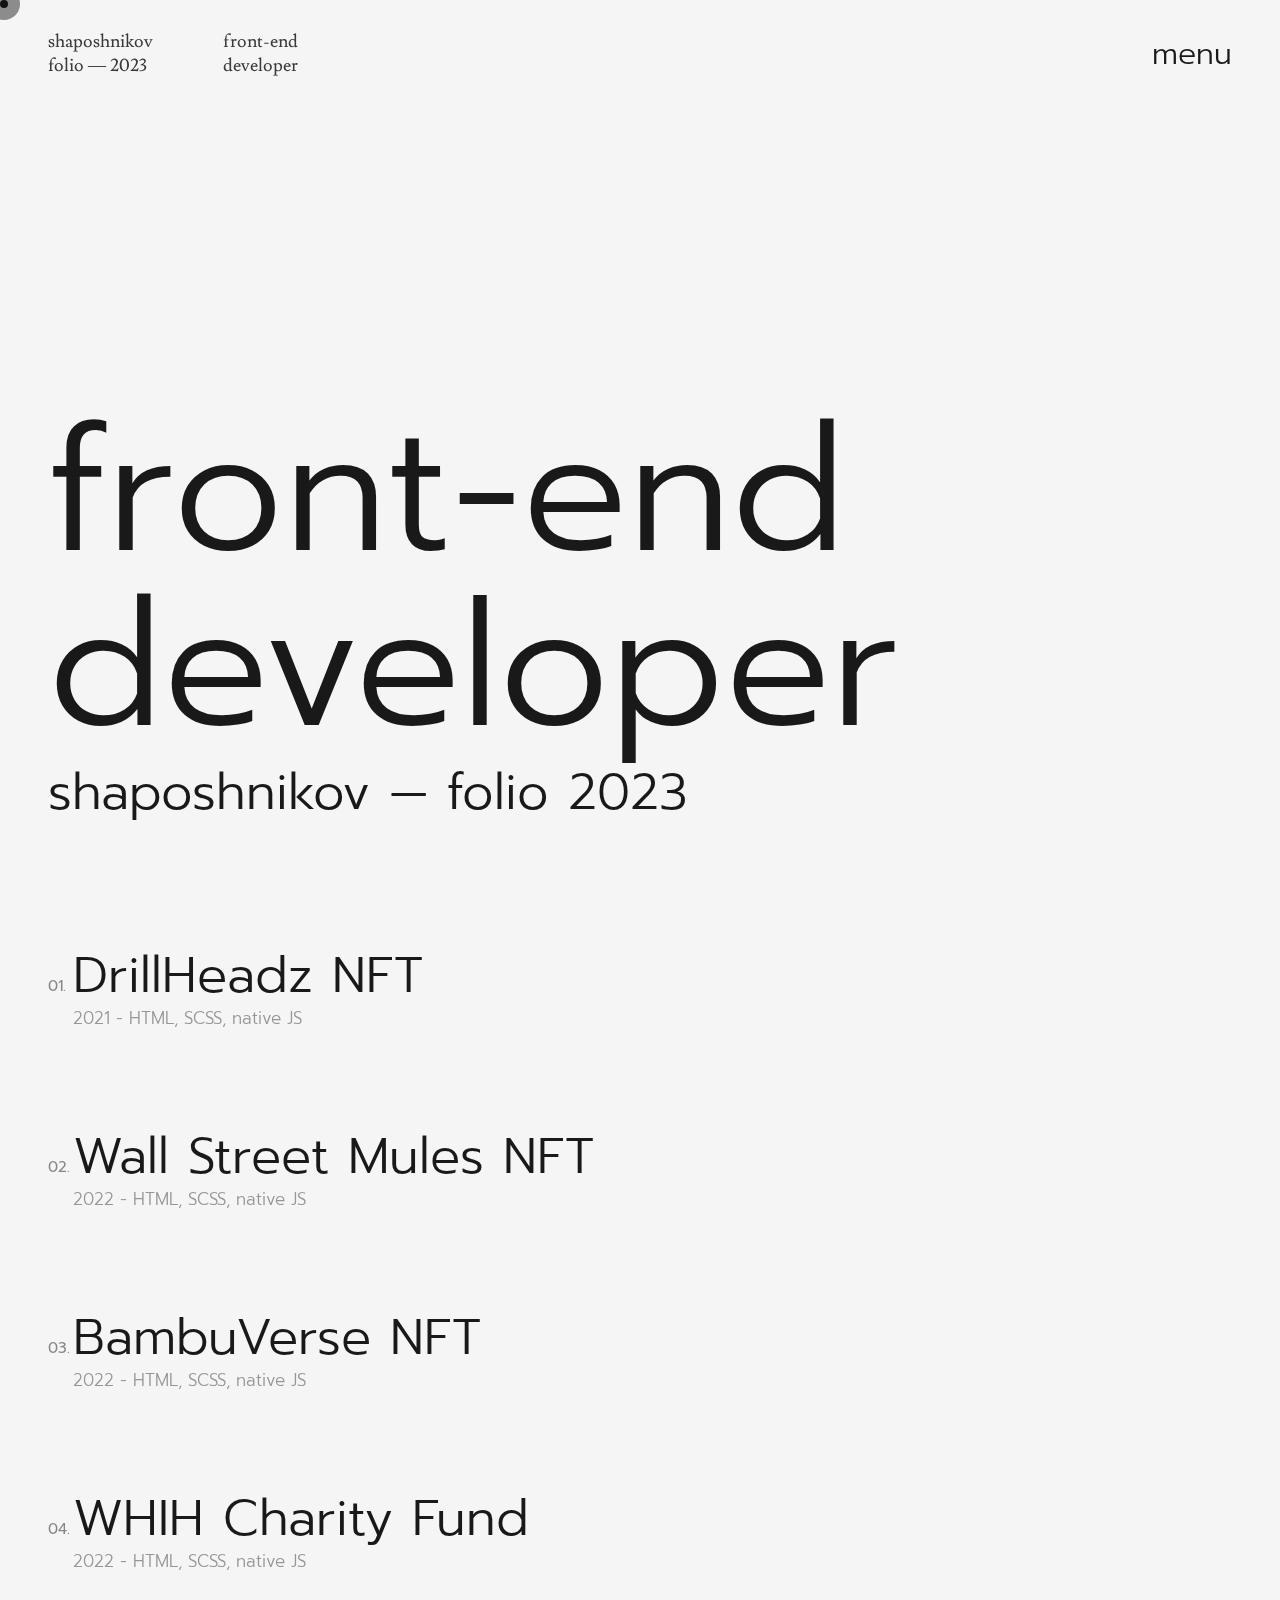
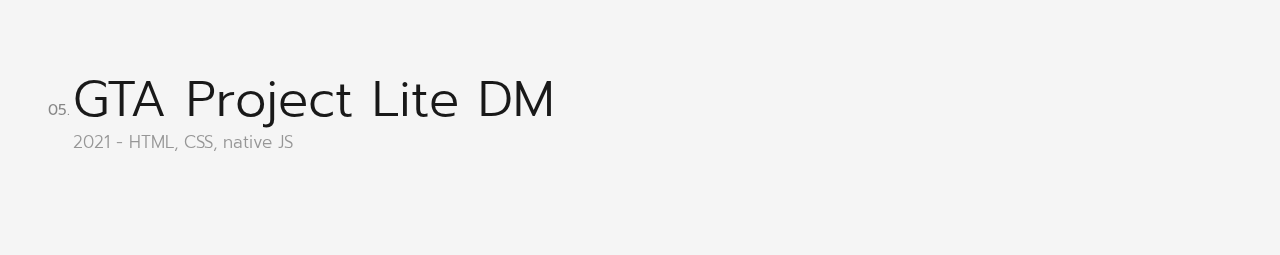
==== commit 049433d3: "small fix" ====
--- a/src/index.html
+++ b/src/index.html
@@ -2,7 +2,7 @@
 <html lang="uk">
 <head>
     <meta charset="utf-8"/>
-    <title>shaposhnikov — portfolio 2022</title>
+    <title>shaposhnikov — portfolio 2023</title>
     <meta http-equiv="X-UA-Compatible" content="IE=edge"/>
     <meta content="width=device-width, initial-scale=1" name="viewport"/>
     <meta name="author" content="https://shaposhnikov.in/">
@@ -38,7 +38,7 @@
         <div class="general">
             <div>
                 <h1 class="title">front-end<br>developer</h1>
-                <p class="general__subtitle">shaposhnikov — folio 2022</p>
+                <p class="general__subtitle">shaposhnikov — folio 2023</p>
             </div>
         </div>
     </section>
--- a/src/assets/styles/css/main.css
+++ b/src/assets/styles/css/main.css
@@ -10,6 +10,7 @@
 html, body {
   width: 100%;
   margin: 0;
+  scroll-behavior: auto;
 }
 
 body {
@@ -605,8 +606,8 @@
   right: -48px;
   top: 50%;
   display: none;
-  max-width: 960px;
-  height: 580px;
+  max-width: 860px;
+  height: 380px;
   transform: translate(0%, -50%);
   box-shadow: 1px 1px 9px 0px rgba(0, 0, 0, 0.51);
   -webkit-box-shadow: 1px 1px 9px 0px rgba(0, 0, 0, 0.51);
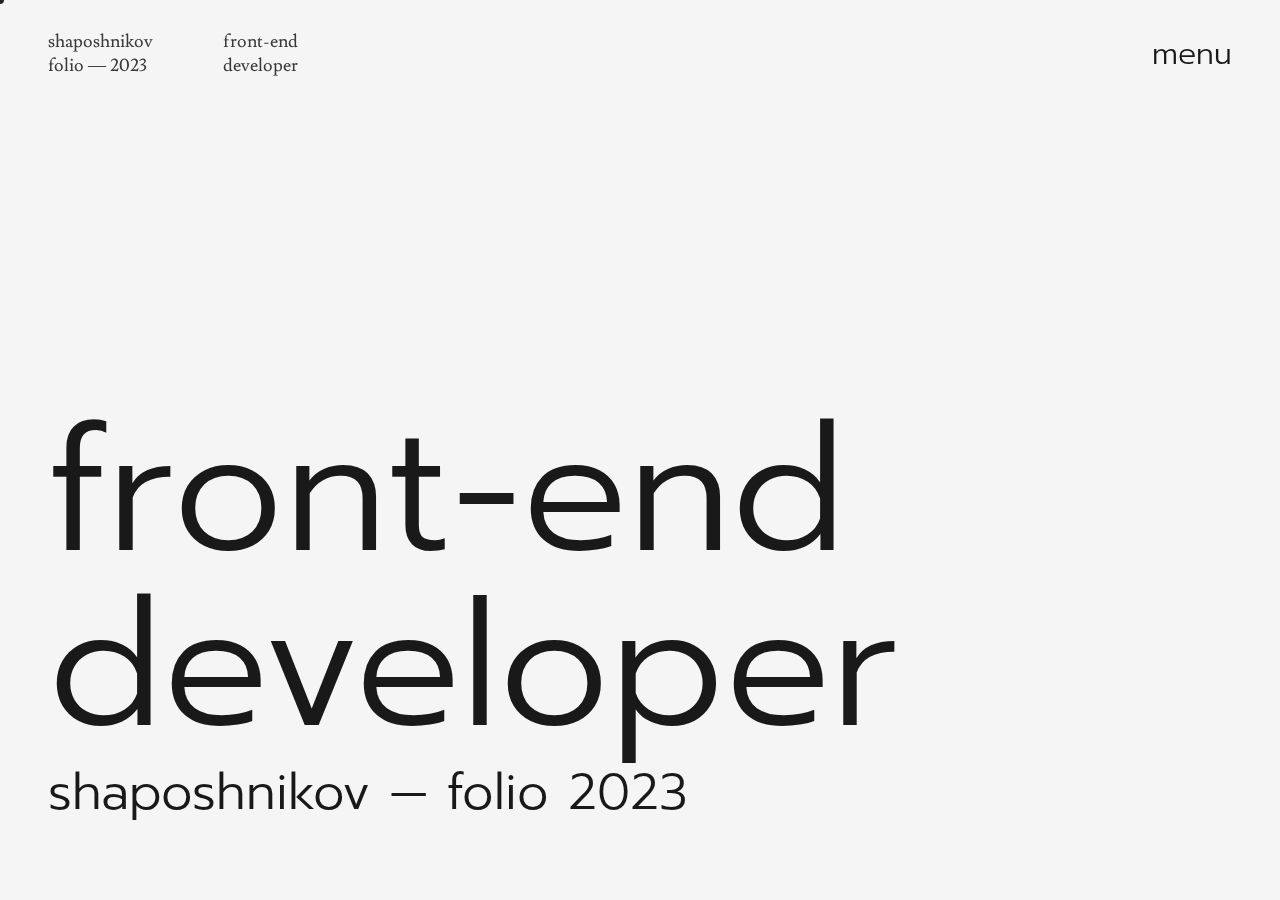
==== commit bf3eec15: "fix: cursor" ====
--- a/src/index.html
+++ b/src/index.html
@@ -23,79 +23,81 @@
 </head>
 
 <body id="body">
-<div class="cursor"></div>
-<div class="aura"></div>
-<header id="included__header" class="header"></header>
-
-<div class="preloader noise">
-    <div></div>
-    <h2 class="title">shaposhnikov</h2>
+<div class="inner">
+	<div class="cursor"></div>
+	<div class="aura"></div>
+	<header id="included__header" class="header"></header>
+	
+	<div class="preloader noise">
+		<div></div>
+		<h2 class="title">shaposhnikov</h2>
+	</div>
+	
+	<main class="main">
+		<!--========== Page Content ==========-->
+		<section class="section--general">
+			<div class="general">
+				<div>
+					<h1 class="title">front-end<br>developer</h1>
+					<p class="general__subtitle">shaposhnikov — folio 2023</p>
+				</div>
+			</div>
+		</section>
+		
+		<section class="section--projects">
+			<div class="projects">
+				<ul class="projects__list">
+					<li class="projects__item">
+						<a href="https://pavloshaposhnikov.github.io/Drill" target="_blank" class="projects__link">
+							<h2 class="projects__title">DrillHeadz NFT</h2>
+							<p class="projects__subtitle">2021 - HTML, SCSS, native JS</p>
+						</a>
+						<div class="projects__preview">
+							<img src="../src/assets/images/projects/project1.png" alt="Project preview">
+						</div>
+					</li>
+					<li class="projects__item">
+						<a href="https://pavloshaposhnikov.github.io/Mules/" target="_blank" class="projects__link">
+							<h2 class="projects__title">Wall Street Mules NFT</h2>
+							<p class="projects__subtitle">2022 - HTML, SCSS, native JS</p>
+						</a>
+						<div class="projects__preview">
+							<img src="../src/assets/images/projects/project2.png" alt="Project preview">
+						</div>
+					</li>
+					<li class="projects__item">
+						<a href="https://pavloshaposhnikov.github.io/Bambu" target="_blank" class="projects__link">
+							<h2 class="projects__title">BambuVerse NFT</h2>
+							<p class="projects__subtitle">2022 - HTML, SCSS, native JS</p>
+						</a>
+						<div class="projects__preview">
+							<img src="../src/assets/images/projects/project3.png" alt="Project preview">
+						</div>
+					</li>
+					<li class="projects__item">
+						<a href="https://whih.com.ua/" target="_blank" class="projects__link">
+							<h2 class="projects__title">WHIH Charity Fund</h2>
+							<p class="projects__subtitle">2022 - HTML, SCSS, native JS</p>
+						</a>
+						<div class="projects__preview">
+							<img src="../src/assets/images/projects/project4.png" alt="Project preview">
+						</div>
+					</li>
+					<li class="projects__item">
+						<a href="https://pavloshaposhnikov.github.io/Lite-DeathMatch/" target="_blank" class="projects__link">
+							<h2 class="projects__title">GTA Project Lite DM</h2>
+							<p class="projects__subtitle">2021 - HTML, CSS, native JS</p>
+						</a>
+						<div class="projects__preview">
+							<img src="../src/assets/images/projects/project5.png" alt="Project preview">
+						</div>
+					</li>
+				</ul>
+			</div>
+		</section>
+		<!--========== \Page Content ==========-->
+	</main>
 </div>
-
-<main class="main">
-    <!--========== Page Content ==========-->
-    <section class="section--general">
-        <div class="general">
-            <div>
-                <h1 class="title">front-end<br>developer</h1>
-                <p class="general__subtitle">shaposhnikov — folio 2023</p>
-            </div>
-        </div>
-    </section>
-
-    <section class="section--projects">
-        <div class="projects">
-            <ul class="projects__list">
-                <li class="projects__item">
-                    <a href="https://pavloshaposhnikov.github.io/Drill" target="_blank" class="projects__link">
-                        <h2 class="projects__title">DrillHeadz NFT</h2>
-                        <p class="projects__subtitle">2021 - HTML, SCSS, native JS</p>
-                    </a>
-                    <div class="projects__preview">
-                        <img src="../src/assets/images/projects/project1.png" alt="Project preview">
-                    </div>
-                </li>
-                <li class="projects__item">
-                    <a href="https://pavloshaposhnikov.github.io/Mules/" target="_blank" class="projects__link">
-                        <h2 class="projects__title">Wall Street Mules NFT</h2>
-                        <p class="projects__subtitle">2022 - HTML, SCSS, native JS</p>
-                    </a>
-                    <div class="projects__preview">
-                        <img src="../src/assets/images/projects/project2.png" alt="Project preview">
-                    </div>
-                </li>
-                <li class="projects__item">
-                    <a href="https://pavloshaposhnikov.github.io/Bambu" target="_blank" class="projects__link">
-                        <h2 class="projects__title">BambuVerse NFT</h2>
-                        <p class="projects__subtitle">2022 - HTML, SCSS, native JS</p>
-                    </a>
-                    <div class="projects__preview">
-                        <img src="../src/assets/images/projects/project3.png" alt="Project preview">
-                    </div>
-                </li>
-                <li class="projects__item">
-                    <a href="https://whih.com.ua/" target="_blank" class="projects__link">
-                        <h2 class="projects__title">WHIH Charity Fund</h2>
-                        <p class="projects__subtitle">2022 - HTML, SCSS, native JS</p>
-                    </a>
-                    <div class="projects__preview">
-                        <img src="../src/assets/images/projects/project4.png" alt="Project preview">
-                    </div>
-                </li>
-                <li class="projects__item">
-                    <a href="https://pavloshaposhnikov.github.io/Lite-DeathMatch/" target="_blank" class="projects__link">
-                        <h2 class="projects__title">GTA Project Lite DM</h2>
-                        <p class="projects__subtitle">2021 - HTML, CSS, native JS</p>
-                    </a>
-                    <div class="projects__preview">
-                        <img src="../src/assets/images/projects/project5.png" alt="Project preview">
-                    </div>
-                </li>
-            </ul>
-        </div>
-    </section>
-    <!--========== \Page Content ==========-->
-</main>
 
 <script src="https://cdnjs.cloudflare.com/ajax/libs/gsap/3.10.4/gsap.min.js"></script>
 <!-- ADD JQUERY HERE -->
--- a/src/assets/styles/css/main.css
+++ b/src/assets/styles/css/main.css
@@ -1,1028 +1,3 @@
-/* Breakpoint mixins */
-*,
-*::before,
-*::after {
-  padding: 0;
-  margin: 0;
-  box-sizing: border-box;
-}
+*,*::before,*::after{padding:0;margin:0;-webkit-box-sizing:border-box;box-sizing:border-box}html,body{width:100%;margin:0;scroll-behavior:auto}body{font-family:'Prompt', sans-serif;font-size:15px;font-weight:400;color:#191919;background-color:#f5f5f5;cursor:none;isolation:isolate}.inner{height:100vh;width:100%;overflow-y:scroll}a,button,input,select{outline:none;border:none;cursor:none}a{text-decoration:none;color:#191919}a:hover{color:red}ul,li{list-style-type:none}details,summary{outline:none;border:none}::-webkit-scrollbar{width:0;height:0}::-moz-selection{background-color:red;color:#fff}::selection{background-color:red;color:#fff}.main{width:100%;margin-left:auto;margin-right:auto;padding-left:48px;padding-right:48px}@media (max-width: 768px){.main{padding-left:23px;padding-right:23px}}.no-scroll{position:fixed;overflow:hidden}.cursor,.aura{position:absolute;top:0;left:0;border-radius:100%;-webkit-user-select:none;-moz-user-select:none;-ms-user-select:none;user-select:none;pointer-events:none;z-index:99}@media (max-width: 1024px){.cursor,.aura{opacity:1;visibility:hidden}}.cursor{width:8px;height:8px;margin-top:-4px;margin-left:-4px;background-color:#222222;-webkit-transition:background-color .2s linear;transition:background-color .2s linear}.cursor.is-active{background-color:red}.cursor.cursor-red{background-color:red}.aura{width:32px;height:32px;margin-top:-16px;margin-left:-16px;background-color:#222222;opacity:0.5;-webkit-transform:translate(-12px, -12px);transform:translate(-12px, -12px);mix-blend-mode:difference;-webkit-transition:all .3s linear;transition:all .3s linear}.title{font-size:175px;line-height:175px;font-weight:300}@media (max-width: 1024px){.title{font-size:97px;line-height:97px}}@media (max-width: 768px){.title{font-size:71px;line-height:78px}}@media (max-width: 390px){.title{font-size:62px;line-height:74px}}.socials{display:-webkit-box;display:-ms-flexbox;display:flex;gap:25px}.socials__link{color:#f5f5f5;font-size:16px;font-weight:300;position:relative;max-width:-webkit-fit-content;max-width:-moz-fit-content;max-width:fit-content}@media (max-width: 768px){.socials__link{font-size:11px}}@media (max-width: 390px){.socials__link{font-size:10px}}.socials__link:after{content:'';position:absolute;height:2px;bottom:0;left:0;background-color:#f5f5f5;width:100%}@media (max-width: 768px){.socials__link:after{height:1px}}.socials .socials__item:hover .socials__link:after{opacity:0}.noise{display:-webkit-box;display:-ms-flexbox;display:flex;-webkit-box-pack:center;-ms-flex-pack:center;justify-content:center;-webkit-box-align:center;-ms-flex-align:center;align-items:center;height:100%;left:0;overflow:hidden;pointer-events:none;position:fixed;top:0;width:100%;z-index:20}.noise div{position:absolute;inset:-500px;background:url("../../images/common/noise.png") 0px 0px/320px 320px transparent;opacity:0.2;-webkit-animation:noise 1s steps(8, end) infinite both;animation:noise 1s steps(8, end) infinite both}@-webkit-keyframes noise{0%{-webkit-transform:translateX(0px, 0px);transform:translateX(0px, 0px)}10%{-webkit-transform:translate(-100px, 100px);transform:translate(-100px, 100px)}20%{-webkit-transform:translate(150px, -100px);transform:translate(150px, -100px)}30%{-webkit-transform:translate(-100px, 100px);transform:translate(-100px, 100px)}40%{-webkit-transform:translate(100px, -150px);transform:translate(100px, -150px)}50%{-webkit-transform:translate(-100px, 200px);transform:translate(-100px, 200px)}60%{-webkit-transform:translate(-200px, -100px);transform:translate(-200px, -100px)}70%{-webkit-transform:translateY(50px, 100px);transform:translateY(50px, 100px)}80%{-webkit-transform:translate(100px, -150px);transform:translate(100px, -150px)}90%{-webkit-transform:translate(0px, 200px);transform:translate(0px, 200px)}100%{-webkit-transform:translate(-100px, 100px);transform:translate(-100px, 100px)}}@keyframes noise{0%{-webkit-transform:translateX(0px, 0px);transform:translateX(0px, 0px)}10%{-webkit-transform:translate(-100px, 100px);transform:translate(-100px, 100px)}20%{-webkit-transform:translate(150px, -100px);transform:translate(150px, -100px)}30%{-webkit-transform:translate(-100px, 100px);transform:translate(-100px, 100px)}40%{-webkit-transform:translate(100px, -150px);transform:translate(100px, -150px)}50%{-webkit-transform:translate(-100px, 200px);transform:translate(-100px, 200px)}60%{-webkit-transform:translate(-200px, -100px);transform:translate(-200px, -100px)}70%{-webkit-transform:translateY(50px, 100px);transform:translateY(50px, 100px)}80%{-webkit-transform:translate(100px, -150px);transform:translate(100px, -150px)}90%{-webkit-transform:translate(0px, 200px);transform:translate(0px, 200px)}100%{-webkit-transform:translate(-100px, 100px);transform:translate(-100px, 100px)}}.noise .title{color:#fff;font-size:120px;line-height:120px}@media (max-width: 1024px){.noise .title{font-size:80px;line-height:80px}}@media (max-width: 768px){.noise .title{font-size:51px;line-height:51px}}.noise.preloader{background-color:#000}.loaded-active .preloader{-webkit-transition:opacity 1s linear 0s;transition:opacity 1s linear 0s;-webkit-transition-delay:10s;transition-delay:10s;opacity:0}.loaded .preloader{-webkit-animation:fadeOut 1s;animation:fadeOut 1s;-webkit-animation-fill-mode:forwards;animation-fill-mode:forwards}@-webkit-keyframes fadeOut{100%{opacity:0;visibility:hidden}}@keyframes fadeOut{100%{opacity:0;visibility:hidden}}.header{width:100%;margin-left:auto;margin-right:auto;padding-left:48px;padding-right:48px;position:fixed;z-index:11}@media (max-width: 1024px){.header{position:absolute;top:0;left:0}}@media (max-width: 768px){.header{padding-left:23px;padding-right:23px}}.header__inner{display:-webkit-box;display:-ms-flexbox;display:flex;-webkit-box-pack:justify;-ms-flex-pack:justify;justify-content:space-between;-webkit-box-align:center;-ms-flex-align:center;align-items:center;margin-top:30px;margin-bottom:30px;height:48px;position:relative;z-index:11}.header__inner .header__info{display:-webkit-box;display:-ms-flexbox;display:flex}.header__inner .header__info a,.header__inner .header__info p{max-width:130px;font-family:'Lusitana', serif;font-size:18px;line-height:24px;color:#393939}@media (max-width: 768px){.header__inner .header__info p{display:none}}.header__inner .header__info a{margin-right:45px}.header__inner .menu-btn{font-family:'Prompt', sans-serif;font-size:30px;line-height:42px;border:none;background:none;font-weight:300;overflow-x:hidden;color:#191919}.header__inner .menu-btn:hover{color:red}@media (max-width: 1024px){.header__inner .menu-btn:hover{color:#191919}}.header__inner .menu-btn.is-active,.header__inner .header__info.is-active a,.header__inner .menu-btn.is-active,.header__inner .header__info.is-active p{color:#f5f5f5}.header__inner .menu-btn.is-active:hover{color:red}@media (max-width: 1024px){.header__inner .menu-btn.is-active:hover{color:#fff}}.header__inner.scrolled{-webkit-box-pack:end;-ms-flex-pack:end;justify-content:flex-end}.nav{display:-webkit-box;display:-ms-flexbox;display:flex;-webkit-box-align:center;-ms-flex-align:center;align-items:center;position:absolute;top:0;left:0;text-align:left;background-color:#191919;visibility:hidden;opacity:0;z-index:10;-webkit-transition:all .375s;transition:all .375s;width:100vw}.nav__list{margin-top:auto;padding-top:108px}@media (max-width: 1024px){.nav__list{padding-top:0}}.nav__list .nav__item{font-size:175px;line-height:180px;font-weight:300}@media (max-width: 1024px){.nav__list .nav__item{font-size:130px;line-height:155px}}@media (max-width: 768px){.nav__list .nav__item{font-size:82px;line-height:90px}}@media (max-width: 390px){.nav__list .nav__item{font-size:71px;line-height:80px}}.nav__list .nav__item:first-child{margin-bottom:10px}.nav__link{color:#f5f5f5}.nav__link:hover{color:red}.nav.is-active--nav{visibility:visible;opacity:1}.nav-wrapper{display:-webkit-box;display:-ms-flexbox;display:flex;-webkit-box-pack:center;-ms-flex-pack:center;justify-content:center;-webkit-box-orient:vertical;-webkit-box-direction:normal;-ms-flex-direction:column;flex-direction:column;width:100%;height:100vh}@media (max-width: 768px){.nav-wrapper{padding-bottom:48px}}.socials-nav{margin-top:auto;margin-left:auto;padding-bottom:48px}@media (max-width: 768px){.socials-nav{margin-left:unset}}.section--general .general{display:-webkit-box;display:-ms-flexbox;display:flex;-webkit-box-align:end;-ms-flex-align:end;align-items:flex-end;min-height:100vh;padding-bottom:70px}@media (max-width: 1024px){.section--general .general{min-height:auto;padding-top:250px}}@media (max-width: 768px){.section--general .general{padding-top:0;padding-bottom:0;-webkit-box-align:center;-ms-flex-align:center;align-items:center;height:100vh}}.section--general .general .general__subtitle{font-size:50px;font-weight:300}@media (max-width: 1024px){.section--general .general .general__subtitle{font-size:28px;margin-top:15px}}@media (max-width: 768px){.section--general .general .general__subtitle{font-size:26px;margin-top:10px}}@media (max-width: 390px){.section--general .general .general__subtitle{font-size:23px}}.section--projects .projects{padding-top:50px}@media (max-width: 768px){.section--projects .projects{padding-top:0}}.section--projects .projects__item{display:-webkit-box;display:-ms-flexbox;display:flex;-webkit-box-pack:justify;-ms-flex-pack:justify;justify-content:space-between;margin-bottom:100px;position:relative;-webkit-transition:opacity 0.2s;transition:opacity 0.2s;max-width:-webkit-max-content;max-width:-moz-max-content;max-width:max-content}@media (max-width: 1024px){.section--projects .projects__item{-webkit-box-orient:vertical;-webkit-box-direction:normal;-ms-flex-direction:column;flex-direction:column;max-width:inherit}}@media (max-width: 768px){.section--projects .projects__item{padding-left:0}}.section--projects .projects__item:after{content:'01.';position:absolute;left:0;top:25px;font-size:15px;opacity:0.5}@media (max-width: 768px){.section--projects .projects__item:after{font-size:12px;top:10px}}.section--projects .projects__item:hover .projects__preview{display:block}.section--projects .projects__item:nth-child(2):after{content:'02.'}.section--projects .projects__item:nth-child(3):after{content:'03.'}.section--projects .projects__item:nth-child(4):after{content:'04.'}.section--projects .projects__item:nth-child(5):after{content:'05.'}.section--projects .projects__item .projects__link{padding-left:25px}.section--projects .projects__item .projects__link:hover{color:#191919}.section--projects .projects__title{font-size:50px;font-weight:300;line-height:50px;-webkit-transition:all 0.1s linear;transition:all 0.1s linear}@media (max-width: 768px){.section--projects .projects__title{font-size:29px;line-height:29px}}.section--projects .projects__title:hover{opacity:0.7;-webkit-transition:all 0.1s linear;transition:all 0.1s linear}.section--projects .projects__subtitle{margin-top:5px;color:#393939;opacity:0.5;font-size:17px;font-weight:300}@media (max-width: 768px){.section--projects .projects__subtitle{font-size:12px;margin-top:0}}.section--projects .projects .projects__preview{position:fixed;z-index:-1;right:-48px;top:50%;display:none;max-width:860px;height:380px;-webkit-transform:translate(0%, -50%);transform:translate(0%, -50%);box-shadow:1px 1px 9px 0px rgba(0,0,0,0.51);-webkit-box-shadow:1px 1px 9px 0px rgba(0,0,0,0.51);-moz-box-shadow:1px 1px 9px 0px rgba(0,0,0,0.51)}@media (max-width: 1024px){.section--projects .projects .projects__preview{position:unset;display:block;z-index:1;-webkit-transform:none;transform:none;max-width:700px;height:400px;margin-top:40px}}@media (max-width: 768px){.section--projects .projects .projects__preview{max-width:400px;height:200px;margin-top:15px}}.section--projects .projects .projects__preview img{width:100%;height:100%;-webkit-transition:opacity 0.5s linear 0.2s;transition:opacity 0.5s linear 0.2s}.section--about{padding-top:108px;position:relative;z-index:1}.section--about .about{position:relative}.section--about .about__info{margin:0 auto;padding-top:75px;max-width:700px;width:100%}@media (max-width: 1024px){.section--about .about__info{max-width:525px}}@media (max-width: 768px){.section--about .about__info{max-width:285px}}.section--about .about__info-text{font-size:30px;line-height:48px;font-weight:300;margin-bottom:15px}@media (max-width: 1024px){.section--about .about__info-text{font-size:24px;line-height:34px}}@media (max-width: 768px){.section--about .about__info-text{font-size:19px;line-height:29px}}@media (max-width: 390px){.section--about .about__info-text{font-size:17px;line-height:25px}}.section--about .about__info-author{margin-top:50px;font-size:30px;font-weight:300}@media (max-width: 1024px){.section--about .about__info-author{font-size:24px}}@media (max-width: 768px){.section--about .about__info-author{font-size:20px}}@media (max-width: 390px){.section--about .about__info-author{font-size:17px}}.section--about .about__info-author a{text-decoration:underline}.section--about .about__contact{padding-top:900px;max-width:815px;width:100%;margin-left:auto}@media (max-width: 1024px){.section--about .about__contact{padding-top:350px;max-width:475px}}@media (max-width: 768px){.section--about .about__contact{margin-left:unset;margin-bottom:30px}}@media (max-width: 390px){.section--about .about__contact{padding-top:300px}}.section--about .about__contact p{font-size:45px;line-height:60px;font-weight:300}@media (max-width: 1024px){.section--about .about__contact p{font-size:27px;line-height:34px;font-weight:400}}@media (max-width: 768px){.section--about .about__contact p{font-size:20px;line-height:22px;font-weight:300}}@media (max-width: 390px){.section--about .about__contact p{font-size:17px;line-height:19px}}.section--about .about__contact a{-webkit-animation:blink 3s linear infinite;animation:blink 3s linear infinite}@-webkit-keyframes blink{0%{color:#191919}25%{color:#949494}50%{color:#fff}75%{color:#949494}100%{color:#191919}}@keyframes blink{0%{color:#191919}25%{color:#949494}50%{color:#fff}75%{color:#949494}100%{color:#191919}}.section--about .socials-about{-webkit-box-orient:vertical;-webkit-box-direction:normal;-ms-flex-direction:column;flex-direction:column;margin-top:50px}.section--about .socials-about .socials__link{color:#191919;font-size:25px}@media (max-width: 1024px){.section--about .socials-about .socials__link{font-size:23px}}@media (max-width: 768px){.section--about .socials-about .socials__link{font-size:20px}}@media (max-width: 390px){.section--about .socials-about .socials__link{font-size:17px}}.section--about .socials-about .socials__link:after{background-color:#191919}.about__background-img{max-width:383px;width:100%;height:383px;position:fixed;z-index:-1;-webkit-transform:translate(-50%, -50%);transform:translate(-50%, -50%);pointer-events:none;-webkit-transition:all .2s linear;transition:all .2s linear}@media (max-width: 1024px){.about__background-img{visibility:hidden}}.about__background-img img{position:relative;overflow:hidden;-webkit-transform:scale(1.01);transform:scale(1.01)}.section--jungles{background-color:#393939;color:#fff}.section--jungles .jungles__title-wrap{position:fixed;z-index:14;width:100%}.section--jungles .jungles__title-wrap div{display:block;width:200%;height:250px;position:absolute;overflow:hidden;-webkit-animation:moving 30s linear infinite;animation:moving 30s linear infinite}@media (max-width: 768px){.section--jungles .jungles__title-wrap div{height:118px}}.section--jungles .jungles__title-wrap div span{padding:0 45px;width:50%;font-size:200px;font-weight:700;line-height:225px;color:transparent;-webkit-text-fill-color:transparent;-webkit-text-stroke:1px rgba(255,255,255,0.5)}@media (max-width: 768px){.section--jungles .jungles__title-wrap div span{font-size:110px;line-height:110px;padding:0 5px}}@-webkit-keyframes moving{0%{left:0}100%{left:-100%}}@keyframes moving{0%{left:0}100%{left:-100%}}.section--jungles .jungles{padding-right:48px;padding-left:48px;padding-top:300px;position:relative;z-index:15}@media (max-width: 768px){.section--jungles .jungles{padding-left:23px;padding-right:23px;padding-top:165px}}.section--jungles .jungles__desc{max-width:450px}@media (max-width: 768px){.section--jungles .jungles__desc{margin:0 auto;text-align:center}}.section--jungles .jungles__desc p{margin-bottom:10px}.section--jungles .jungles__desc a{color:red;text-decoration:underline;display:block;margin-top:30px}.section--jungles .jungles__desc a:hover{text-decoration:none}.section--jungles .jungles__list{margin-top:100px;display:-webkit-box;display:-ms-flexbox;display:flex;-webkit-box-pack:justify;-ms-flex-pack:justify;justify-content:space-between;-ms-flex-wrap:wrap;flex-wrap:wrap;width:100%}@media (max-width: 768px){.section--jungles .jungles__list{margin-top:60px}}.section--jungles .jungles__list .jungles__item{width:23%;margin-bottom:150px;display:-webkit-box;display:-ms-flexbox;display:flex;-webkit-box-orient:vertical;-webkit-box-direction:normal;-ms-flex-direction:column;flex-direction:column}@media (max-width: 1024px){.section--jungles .jungles__list .jungles__item{width:43%}}@media (max-width: 768px){.section--jungles .jungles__list .jungles__item{width:100%;-webkit-box-align:center;-ms-flex-align:center;align-items:center;margin-bottom:50px}}.section--jungles .jungles__list .jungles__item:nth-child(4n-2){margin-top:50px}@media (max-width: 768px){.section--jungles .jungles__list .jungles__item:nth-child(4n-2){margin-top:50px}}.section--jungles .jungles__list .jungles__item:nth-child(4n-1){margin-top:100px}@media (max-width: 768px){.section--jungles .jungles__list .jungles__item:nth-child(4n-1){margin-top:50px}}.section--jungles .jungles__list .jungles__item:nth-child(4n){margin-top:150px}@media (max-width: 768px){.section--jungles .jungles__list .jungles__item:nth-child(4n){margin-top:50px}}.section--jungles .jungles__list .jungles__item img{max-width:400px;width:100%;-webkit-transition:-webkit-transform 2.5s ease-out 0s;transition:-webkit-transform 2.5s ease-out 0s;transition:transform 2.5s ease-out 0s;transition:transform 2.5s ease-out 0s, -webkit-transform 2.5s ease-out 0s}.section--jungles .jungles__list .jungles__item-info{max-width:400px;width:100%}.section--jungles .jungles__list .jungles__item-info .jungles__item-title{font-size:18px;font-weight:700;margin-bottom:10px;margin-top:10px}.section--jungles .jungles__list .jungles__item-info .jungles__item-date{font-size:14px;color:#d1d1d1}.section--jungles .jungles__list .jungles__item-info .jungles__item-desc{max-width:400px}.section--jungles .jungles__list .jungles__item-info .jungles__item-link{max-width:-webkit-fit-content;max-width:-moz-fit-content;max-width:fit-content;display:block;margin-top:25px;color:red;text-decoration:underline}@media (max-width: 768px){.section--jungles .jungles__list .jungles__item-info .jungles__item-link{margin-top:15px}}.section--jungles .jungles__list .jungles__item-info .jungles__item-link:hover{text-decoration:none}
 
-html, body {
-  width: 100%;
-  margin: 0;
-  scroll-behavior: auto;
-}
-
-body {
-  position: relative;
-  font-family: "Prompt", sans-serif;
-  font-size: 15px;
-  font-weight: 400;
-  color: #191919;
-  background-color: rgb(245, 245, 245);
-  min-height: 100vh;
-  cursor: none;
-  isolation: isolate;
-}
-
-a, button, input, select {
-  outline: none;
-  border: none;
-  cursor: none;
-}
-
-a {
-  text-decoration: none;
-  color: #191919;
-}
-a:hover {
-  color: #FF0000;
-}
-
-ul, li {
-  list-style-type: none;
-}
-
-details, summary {
-  outline: none;
-  border: none;
-}
-
-::-webkit-scrollbar {
-  width: 0;
-  height: 0;
-}
-
-::-moz-selection {
-  background-color: #FF0000;
-  color: #fff;
-}
-
-::selection {
-  background-color: #FF0000;
-  color: #fff;
-}
-
-/*========================
-        Common Styles
-==========================*/
-.main {
-  width: 100%;
-  margin-left: auto;
-  margin-right: auto;
-  padding-left: 48px;
-  padding-right: 48px;
-}
-@media (max-width: 768px) {
-  .main {
-    padding-left: 23px;
-    padding-right: 23px;
-  }
-}
-
-.no-scroll {
-  position: fixed;
-  overflow: hidden;
-}
-
-.cursor, .aura {
-  position: fixed;
-  border-radius: 100%;
-  -webkit-transition: 0.2s cubic-bezier(0.75, -1.27, 0.3, 2.33) opacity, 0.5s cubic-bezier(0.75, -1.27, 0.3, 2.33) -webkit-transform;
-  transition: 0.2s cubic-bezier(0.75, -1.27, 0.3, 2.33) opacity, 0.5s cubic-bezier(0.75, -1.27, 0.3, 2.33) -webkit-transform;
-  -webkit-user-select: none;
-  -moz-user-select: none;
-  -ms-user-select: none;
-  user-select: none;
-  pointer-events: none;
-  z-index: 99;
-}
-@media (max-width: 1024px) {
-  .cursor, .aura {
-    opacity: 1;
-    visibility: hidden;
-  }
-}
-
-.cursor {
-  width: 8px;
-  height: 8px;
-  background-color: #222222;
-  -webkit-transition: 0.2s linear background-color;
-  transition: 0.2s linear background-color;
-}
-
-.cursor.is-active {
-  background-color: #FF0000;
-}
-
-.cursor.cursor-red {
-  background-color: #FF0000;
-}
-
-.aura {
-  width: 32px;
-  height: 32px;
-  background-color: #222222;
-  opacity: 0.5;
-  transform: translate(-12px, -12px);
-  mix-blend-mode: difference;
-  -webkit-transition: all 0.3s linear;
-  transition: all 0.3s linear;
-}
-
-.title {
-  font-size: 175px;
-  line-height: 175px;
-  font-weight: 300;
-}
-@media (max-width: 1024px) {
-  .title {
-    font-size: 97px;
-    line-height: 97px;
-  }
-}
-@media (max-width: 768px) {
-  .title {
-    font-size: 71px;
-    line-height: 78px;
-  }
-}
-@media (max-width: 390px) {
-  .title {
-    font-size: 62px;
-    line-height: 74px;
-  }
-}
-
-.socials {
-  display: flex;
-  gap: 25px;
-}
-.socials__link {
-  color: rgb(245, 245, 245);
-  font-size: 16px;
-  font-weight: 300;
-  position: relative;
-  max-width: fit-content;
-}
-@media (max-width: 768px) {
-  .socials__link {
-    font-size: 11px;
-  }
-}
-@media (max-width: 390px) {
-  .socials__link {
-    font-size: 10px;
-  }
-}
-.socials__link:after {
-  content: "";
-  position: absolute;
-  height: 2px;
-  bottom: 0;
-  left: 0;
-  background-color: rgb(245, 245, 245);
-  width: 100%;
-}
-@media (max-width: 768px) {
-  .socials__link:after {
-    height: 1px;
-  }
-}
-.socials .socials__item:hover .socials__link:after {
-  opacity: 0;
-}
-
-.noise {
-  display: flex;
-  justify-content: center;
-  align-items: center;
-  height: 100%;
-  left: 0;
-  overflow: hidden;
-  pointer-events: none;
-  position: fixed;
-  top: 0;
-  width: 100%;
-  z-index: 20;
-}
-.noise div {
-  position: absolute;
-  inset: -500px;
-  background: url("../../images/common/noise.png") 0px 0px/320px 320px transparent;
-  opacity: 0.2;
-  animation: noise 1s steps(8, end) infinite both;
-}
-@keyframes noise {
-  0% {
-    -webkit-transform: translateX(0px, 0px);
-    transform: translateX(0px, 0px);
-  }
-  10% {
-    -webkit-transform: translate(-100px, 100px);
-    transform: translate(-100px, 100px);
-  }
-  20% {
-    -webkit-transform: translate(150px, -100px);
-    transform: translate(150px, -100px);
-  }
-  30% {
-    -webkit-transform: translate(-100px, 100px);
-    transform: translate(-100px, 100px);
-  }
-  40% {
-    -webkit-transform: translate(100px, -150px);
-    transform: translate(100px, -150px);
-  }
-  50% {
-    -webkit-transform: translate(-100px, 200px);
-    transform: translate(-100px, 200px);
-  }
-  60% {
-    -webkit-transform: translate(-200px, -100px);
-    transform: translate(-200px, -100px);
-  }
-  70% {
-    -webkit-transform: translateY(50px, 100px);
-    transform: translateY(50px, 100px);
-  }
-  80% {
-    -webkit-transform: translate(100px, -150px);
-    transform: translate(100px, -150px);
-  }
-  90% {
-    -webkit-transform: translate(0px, 200px);
-    transform: translate(0px, 200px);
-  }
-  100% {
-    -webkit-transform: translate(-100px, 100px);
-    transform: translate(-100px, 100px);
-  }
-}
-.noise .title {
-  color: #fff;
-  font-size: 120px;
-  line-height: 120px;
-}
-@media (max-width: 1024px) {
-  .noise .title {
-    font-size: 80px;
-    line-height: 80px;
-  }
-}
-@media (max-width: 768px) {
-  .noise .title {
-    font-size: 51px;
-    line-height: 51px;
-  }
-}
-.noise.preloader {
-  background-color: #000;
-}
-
-.loaded-active .preloader {
-  -webkit-transition: opacity 1s linear 0s;
-  transition: opacity 1s linear 0s;
-  transition-delay: 10s;
-  opacity: 0;
-}
-
-.loaded .preloader {
-  animation: fadeOut 1s;
-  animation-fill-mode: forwards;
-}
-@keyframes fadeOut {
-  100% {
-    opacity: 0;
-    visibility: hidden;
-  }
-}
-
-.header {
-  width: 100%;
-  margin-left: auto;
-  margin-right: auto;
-  padding-left: 48px;
-  padding-right: 48px;
-  position: fixed;
-  z-index: 11;
-}
-@media (max-width: 1024px) {
-  .header {
-    position: absolute;
-    top: 0;
-    left: 0;
-  }
-}
-@media (max-width: 768px) {
-  .header {
-    padding-left: 23px;
-    padding-right: 23px;
-  }
-}
-.header__inner {
-  display: flex;
-  justify-content: space-between;
-  align-items: center;
-  margin-top: 30px;
-  margin-bottom: 30px;
-  height: 48px;
-  position: relative;
-  z-index: 11;
-}
-.header__inner .header__info {
-  display: flex;
-}
-.header__inner .header__info a, .header__inner .header__info p {
-  max-width: 130px;
-  font-family: "Lusitana", serif;
-  font-size: 18px;
-  line-height: 24px;
-  color: #393939;
-}
-@media (max-width: 768px) {
-  .header__inner .header__info p {
-    display: none;
-  }
-}
-.header__inner .header__info a {
-  margin-right: 45px;
-}
-.header__inner .menu-btn {
-  font-family: "Prompt", sans-serif;
-  font-size: 30px;
-  line-height: 42px;
-  border: none;
-  background: none;
-  font-weight: 300;
-  overflow-x: hidden;
-  color: #191919;
-}
-.header__inner .menu-btn:hover {
-  color: #FF0000;
-}
-@media (max-width: 1024px) {
-  .header__inner .menu-btn:hover {
-    color: #191919;
-  }
-}
-.header__inner .menu-btn.is-active, .header__inner .header__info.is-active a, .header__inner .menu-btn.is-active, .header__inner .header__info.is-active p {
-  color: rgb(245, 245, 245);
-}
-.header__inner .menu-btn.is-active:hover {
-  color: #FF0000;
-}
-@media (max-width: 1024px) {
-  .header__inner .menu-btn.is-active:hover {
-    color: #fff;
-  }
-}
-.header__inner.scrolled {
-  justify-content: flex-end;
-}
-
-.nav {
-  display: flex;
-  align-items: center;
-  position: absolute;
-  top: 0;
-  left: 0;
-  text-align: left;
-  background-color: #191919;
-  visibility: hidden;
-  opacity: 0;
-  z-index: 10;
-  transition: all 0.375s;
-  width: 100vw;
-}
-.nav__list {
-  margin-top: auto;
-  padding-top: 108px;
-}
-@media (max-width: 1024px) {
-  .nav__list {
-    padding-top: 0;
-  }
-}
-.nav__list .nav__item {
-  font-size: 175px;
-  line-height: 180px;
-  font-weight: 300;
-}
-@media (max-width: 1024px) {
-  .nav__list .nav__item {
-    font-size: 130px;
-    line-height: 155px;
-  }
-}
-@media (max-width: 768px) {
-  .nav__list .nav__item {
-    font-size: 82px;
-    line-height: 90px;
-  }
-}
-@media (max-width: 390px) {
-  .nav__list .nav__item {
-    font-size: 71px;
-    line-height: 80px;
-  }
-}
-.nav__list .nav__item:first-child {
-  margin-bottom: 10px;
-}
-.nav__link {
-  color: rgb(245, 245, 245);
-}
-.nav__link:hover {
-  color: #FF0000;
-}
-
-.nav.is-active--nav {
-  visibility: visible;
-  opacity: 1;
-}
-
-.nav-wrapper {
-  display: flex;
-  justify-content: center;
-  flex-direction: column;
-  width: 100%;
-  height: 100vh;
-}
-@media (max-width: 768px) {
-  .nav-wrapper {
-    padding-bottom: 48px;
-  }
-}
-
-.socials-nav {
-  margin-top: auto;
-  margin-left: auto;
-  padding-bottom: 48px;
-}
-@media (max-width: 768px) {
-  .socials-nav {
-    margin-left: unset;
-  }
-}
-
-.section--general .general {
-  display: flex;
-  align-items: flex-end;
-  min-height: 100vh;
-  padding-bottom: 70px;
-}
-@media (max-width: 1024px) {
-  .section--general .general {
-    min-height: auto;
-    padding-top: 250px;
-  }
-}
-@media (max-width: 768px) {
-  .section--general .general {
-    padding-top: 0;
-    padding-bottom: 0;
-    align-items: center;
-    height: 100vh;
-  }
-}
-.section--general .general .general__subtitle {
-  font-size: 50px;
-  font-weight: 300;
-}
-@media (max-width: 1024px) {
-  .section--general .general .general__subtitle {
-    font-size: 28px;
-    margin-top: 15px;
-  }
-}
-@media (max-width: 768px) {
-  .section--general .general .general__subtitle {
-    font-size: 26px;
-    margin-top: 10px;
-  }
-}
-@media (max-width: 390px) {
-  .section--general .general .general__subtitle {
-    font-size: 23px;
-  }
-}
-
-.section--projects .projects {
-  padding-top: 50px;
-}
-@media (max-width: 768px) {
-  .section--projects .projects {
-    padding-top: 0;
-  }
-}
-.section--projects .projects__item {
-  display: flex;
-  justify-content: space-between;
-  margin-bottom: 100px;
-  position: relative;
-  transition: opacity 0.2s;
-  max-width: max-content;
-}
-@media (max-width: 1024px) {
-  .section--projects .projects__item {
-    flex-direction: column;
-    max-width: inherit;
-  }
-}
-@media (max-width: 768px) {
-  .section--projects .projects__item {
-    padding-left: 0;
-  }
-}
-.section--projects .projects__item:after {
-  content: "01.";
-  position: absolute;
-  left: 0;
-  top: 25px;
-  font-size: 15px;
-  opacity: 0.5;
-}
-@media (max-width: 768px) {
-  .section--projects .projects__item:after {
-    font-size: 12px;
-    top: 10px;
-  }
-}
-.section--projects .projects__item:hover .projects__preview {
-  display: block;
-}
-.section--projects .projects__item:nth-child(2):after {
-  content: "02.";
-}
-.section--projects .projects__item:nth-child(3):after {
-  content: "03.";
-}
-.section--projects .projects__item:nth-child(4):after {
-  content: "04.";
-}
-.section--projects .projects__item:nth-child(5):after {
-  content: "05.";
-}
-.section--projects .projects__item .projects__link {
-  padding-left: 25px;
-}
-.section--projects .projects__item .projects__link:hover {
-  color: #191919;
-}
-.section--projects .projects__title {
-  font-size: 50px;
-  font-weight: 300;
-  line-height: 50px;
-  transition: all 0.1s linear;
-}
-@media (max-width: 768px) {
-  .section--projects .projects__title {
-    font-size: 29px;
-    line-height: 29px;
-  }
-}
-.section--projects .projects__title:hover {
-  opacity: 0.7;
-  transition: all 0.1s linear;
-}
-.section--projects .projects__subtitle {
-  margin-top: 5px;
-  color: #393939;
-  opacity: 0.5;
-  font-size: 17px;
-  font-weight: 300;
-}
-@media (max-width: 768px) {
-  .section--projects .projects__subtitle {
-    font-size: 12px;
-    margin-top: 0;
-  }
-}
-.section--projects .projects .projects__preview {
-  position: fixed;
-  z-index: -1;
-  right: -48px;
-  top: 50%;
-  display: none;
-  max-width: 860px;
-  height: 380px;
-  transform: translate(0%, -50%);
-  box-shadow: 1px 1px 9px 0px rgba(0, 0, 0, 0.51);
-  -webkit-box-shadow: 1px 1px 9px 0px rgba(0, 0, 0, 0.51);
-  -moz-box-shadow: 1px 1px 9px 0px rgba(0, 0, 0, 0.51);
-}
-@media (max-width: 1024px) {
-  .section--projects .projects .projects__preview {
-    position: unset;
-    display: block;
-    z-index: 1;
-    transform: none;
-    max-width: 700px;
-    height: 400px;
-    margin-top: 40px;
-  }
-}
-@media (max-width: 768px) {
-  .section--projects .projects .projects__preview {
-    max-width: 400px;
-    height: 200px;
-    margin-top: 15px;
-  }
-}
-.section--projects .projects .projects__preview img {
-  width: 100%;
-  height: 100%;
-  transition: opacity 0.5s linear 0.2s;
-}
-
-.section--about {
-  padding-top: 108px;
-  position: relative;
-  z-index: 1;
-}
-.section--about .about {
-  position: relative;
-}
-.section--about .about__info {
-  margin: 0 auto;
-  padding-top: 75px;
-  max-width: 700px;
-  width: 100%;
-}
-@media (max-width: 1024px) {
-  .section--about .about__info {
-    max-width: 525px;
-  }
-}
-@media (max-width: 768px) {
-  .section--about .about__info {
-    max-width: 285px;
-  }
-}
-.section--about .about__info-text {
-  font-size: 30px;
-  line-height: 48px;
-  font-weight: 300;
-  margin-bottom: 15px;
-}
-@media (max-width: 1024px) {
-  .section--about .about__info-text {
-    font-size: 24px;
-    line-height: 34px;
-  }
-}
-@media (max-width: 768px) {
-  .section--about .about__info-text {
-    font-size: 19px;
-    line-height: 29px;
-  }
-}
-@media (max-width: 390px) {
-  .section--about .about__info-text {
-    font-size: 17px;
-    line-height: 25px;
-  }
-}
-.section--about .about__info-author {
-  margin-top: 50px;
-  font-size: 30px;
-  font-weight: 300;
-}
-@media (max-width: 1024px) {
-  .section--about .about__info-author {
-    font-size: 24px;
-  }
-}
-@media (max-width: 768px) {
-  .section--about .about__info-author {
-    font-size: 20px;
-  }
-}
-@media (max-width: 390px) {
-  .section--about .about__info-author {
-    font-size: 17px;
-  }
-}
-.section--about .about__info-author a {
-  text-decoration: underline;
-}
-.section--about .about__contact {
-  padding-top: 900px;
-  max-width: 815px;
-  width: 100%;
-  margin-left: auto;
-}
-@media (max-width: 1024px) {
-  .section--about .about__contact {
-    padding-top: 350px;
-    max-width: 475px;
-  }
-}
-@media (max-width: 768px) {
-  .section--about .about__contact {
-    margin-left: unset;
-    margin-bottom: 30px;
-  }
-}
-@media (max-width: 390px) {
-  .section--about .about__contact {
-    padding-top: 300px;
-  }
-}
-.section--about .about__contact p {
-  font-size: 45px;
-  line-height: 60px;
-  font-weight: 300;
-}
-@media (max-width: 1024px) {
-  .section--about .about__contact p {
-    font-size: 27px;
-    line-height: 34px;
-    font-weight: 400;
-  }
-}
-@media (max-width: 768px) {
-  .section--about .about__contact p {
-    font-size: 20px;
-    line-height: 22px;
-    font-weight: 300;
-  }
-}
-@media (max-width: 390px) {
-  .section--about .about__contact p {
-    font-size: 17px;
-    line-height: 19px;
-  }
-}
-.section--about .about__contact a {
-  -webkit-animation: blink 3s linear infinite;
-  animation: blink 3s linear infinite;
-}
-@-webkit-keyframes blink {
-  0% {
-    color: #191919;
-  }
-  25% {
-    color: #949494;
-  }
-  50% {
-    color: #fff;
-  }
-  75% {
-    color: #949494;
-  }
-  100% {
-    color: #191919;
-  }
-}
-@keyframes blink {
-  0% {
-    color: #191919;
-  }
-  25% {
-    color: #949494;
-  }
-  50% {
-    color: #fff;
-  }
-  75% {
-    color: #949494;
-  }
-  100% {
-    color: #191919;
-  }
-}
-.section--about .socials-about {
-  flex-direction: column;
-  margin-top: 50px;
-}
-.section--about .socials-about .socials__link {
-  color: #191919;
-  font-size: 25px;
-}
-@media (max-width: 1024px) {
-  .section--about .socials-about .socials__link {
-    font-size: 23px;
-  }
-}
-@media (max-width: 768px) {
-  .section--about .socials-about .socials__link {
-    font-size: 20px;
-  }
-}
-@media (max-width: 390px) {
-  .section--about .socials-about .socials__link {
-    font-size: 17px;
-  }
-}
-.section--about .socials-about .socials__link:after {
-  background-color: #191919;
-}
-
-.about__background-img {
-  max-width: 383px;
-  width: 100%;
-  height: 383px;
-  position: fixed;
-  z-index: -1;
-  transform: translate(-50%, -50%);
-  pointer-events: none;
-  transition: all 0.2s linear;
-}
-@media (max-width: 1024px) {
-  .about__background-img {
-    visibility: hidden;
-  }
-}
-.about__background-img img {
-  position: relative;
-  overflow: hidden;
-  transform: scale(1.01);
-}
-
-.section--jungles {
-  background-color: #393939;
-  color: #fff;
-}
-.section--jungles .jungles__title-wrap {
-  position: fixed;
-  z-index: 14;
-  width: 100%;
-}
-.section--jungles .jungles__title-wrap div {
-  display: block;
-  width: 200%;
-  height: 250px;
-  position: absolute;
-  overflow: hidden;
-  -webkit-animation: moving 30s linear infinite;
-  animation: moving 30s linear infinite;
-}
-@media (max-width: 768px) {
-  .section--jungles .jungles__title-wrap div {
-    height: 118px;
-  }
-}
-.section--jungles .jungles__title-wrap div span {
-  padding: 0 45px;
-  width: 50%;
-  font-size: 200px;
-  font-weight: 700;
-  line-height: 225px;
-  color: transparent;
-  -webkit-text-fill-color: transparent;
-  -webkit-text-stroke: 1px rgba(255, 255, 255, 0.5);
-}
-@media (max-width: 768px) {
-  .section--jungles .jungles__title-wrap div span {
-    font-size: 110px;
-    line-height: 110px;
-    padding: 0 5px;
-  }
-}
-@-webkit-keyframes moving {
-  0% {
-    left: 0;
-  }
-  100% {
-    left: -100%;
-  }
-}
-@keyframes moving {
-  0% {
-    left: 0;
-  }
-  100% {
-    left: -100%;
-  }
-}
-.section--jungles .jungles {
-  padding-right: 48px;
-  padding-left: 48px;
-  padding-top: 300px;
-  position: relative;
-  z-index: 15;
-}
-@media (max-width: 768px) {
-  .section--jungles .jungles {
-    padding-left: 23px;
-    padding-right: 23px;
-    padding-top: 165px;
-  }
-}
-.section--jungles .jungles__desc {
-  max-width: 450px;
-}
-@media (max-width: 768px) {
-  .section--jungles .jungles__desc {
-    margin: 0 auto;
-    text-align: center;
-  }
-}
-.section--jungles .jungles__desc p {
-  margin-bottom: 10px;
-}
-.section--jungles .jungles__desc a {
-  color: #FF0000;
-  text-decoration: underline;
-  display: block;
-  margin-top: 30px;
-}
-.section--jungles .jungles__desc a:hover {
-  text-decoration: none;
-}
-.section--jungles .jungles__list {
-  margin-top: 100px;
-  display: flex;
-  justify-content: space-between;
-  flex-wrap: wrap;
-  width: 100%;
-}
-@media (max-width: 768px) {
-  .section--jungles .jungles__list {
-    margin-top: 60px;
-  }
-}
-.section--jungles .jungles__list .jungles__item {
-  width: 23%;
-  margin-bottom: 150px;
-  display: flex;
-  flex-direction: column;
-}
-@media (max-width: 1024px) {
-  .section--jungles .jungles__list .jungles__item {
-    width: 43%;
-  }
-}
-@media (max-width: 768px) {
-  .section--jungles .jungles__list .jungles__item {
-    width: 100%;
-    align-items: center;
-    margin-bottom: 50px;
-  }
-}
-.section--jungles .jungles__list .jungles__item:nth-child(4n-2) {
-  margin-top: 50px;
-}
-@media (max-width: 768px) {
-  .section--jungles .jungles__list .jungles__item:nth-child(4n-2) {
-    margin-top: 50px;
-  }
-}
-.section--jungles .jungles__list .jungles__item:nth-child(4n-1) {
-  margin-top: 100px;
-}
-@media (max-width: 768px) {
-  .section--jungles .jungles__list .jungles__item:nth-child(4n-1) {
-    margin-top: 50px;
-  }
-}
-.section--jungles .jungles__list .jungles__item:nth-child(4n) {
-  margin-top: 150px;
-}
-@media (max-width: 768px) {
-  .section--jungles .jungles__list .jungles__item:nth-child(4n) {
-    margin-top: 50px;
-  }
-}
-.section--jungles .jungles__list .jungles__item img {
-  max-width: 400px;
-  width: 100%;
-  transition: transform 2.5s ease-out 0s;
-}
-.section--jungles .jungles__list .jungles__item-info {
-  max-width: 400px;
-  width: 100%;
-}
-.section--jungles .jungles__list .jungles__item-info .jungles__item-title {
-  font-size: 18px;
-  font-weight: 700;
-  margin-bottom: 10px;
-  margin-top: 10px;
-}
-.section--jungles .jungles__list .jungles__item-info .jungles__item-date {
-  font-size: 14px;
-  color: #d1d1d1;
-}
-.section--jungles .jungles__list .jungles__item-info .jungles__item-desc {
-  max-width: 400px;
-}
-.section--jungles .jungles__list .jungles__item-info .jungles__item-link {
-  max-width: fit-content;
-  display: block;
-  margin-top: 25px;
-  color: #FF0000;
-  text-decoration: underline;
-}
-@media (max-width: 768px) {
-  .section--jungles .jungles__list .jungles__item-info .jungles__item-link {
-    margin-top: 15px;
-  }
-}
-.section--jungles .jungles__list .jungles__item-info .jungles__item-link:hover {
-  text-decoration: none;
-}
-
-/*# sourceMappingURL=main.css.map */
+/*# sourceMappingURL=main.css.map */